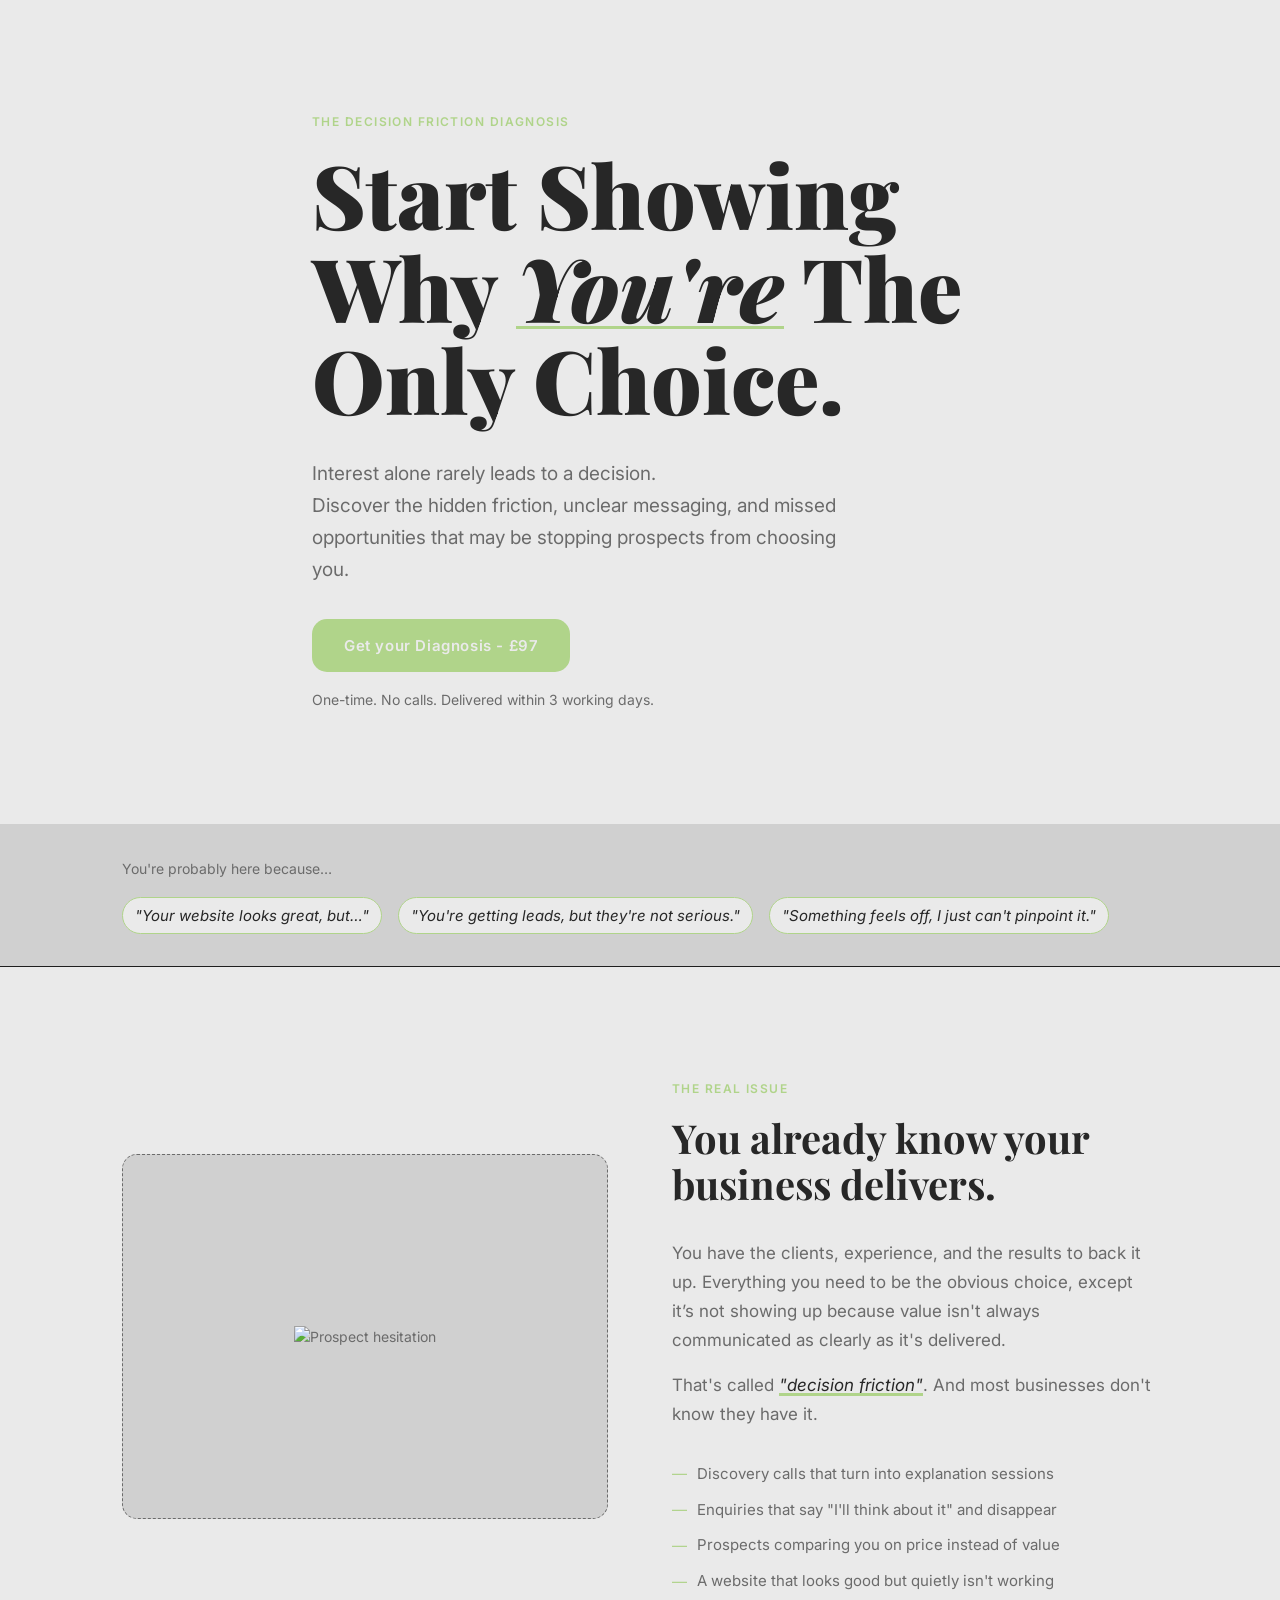
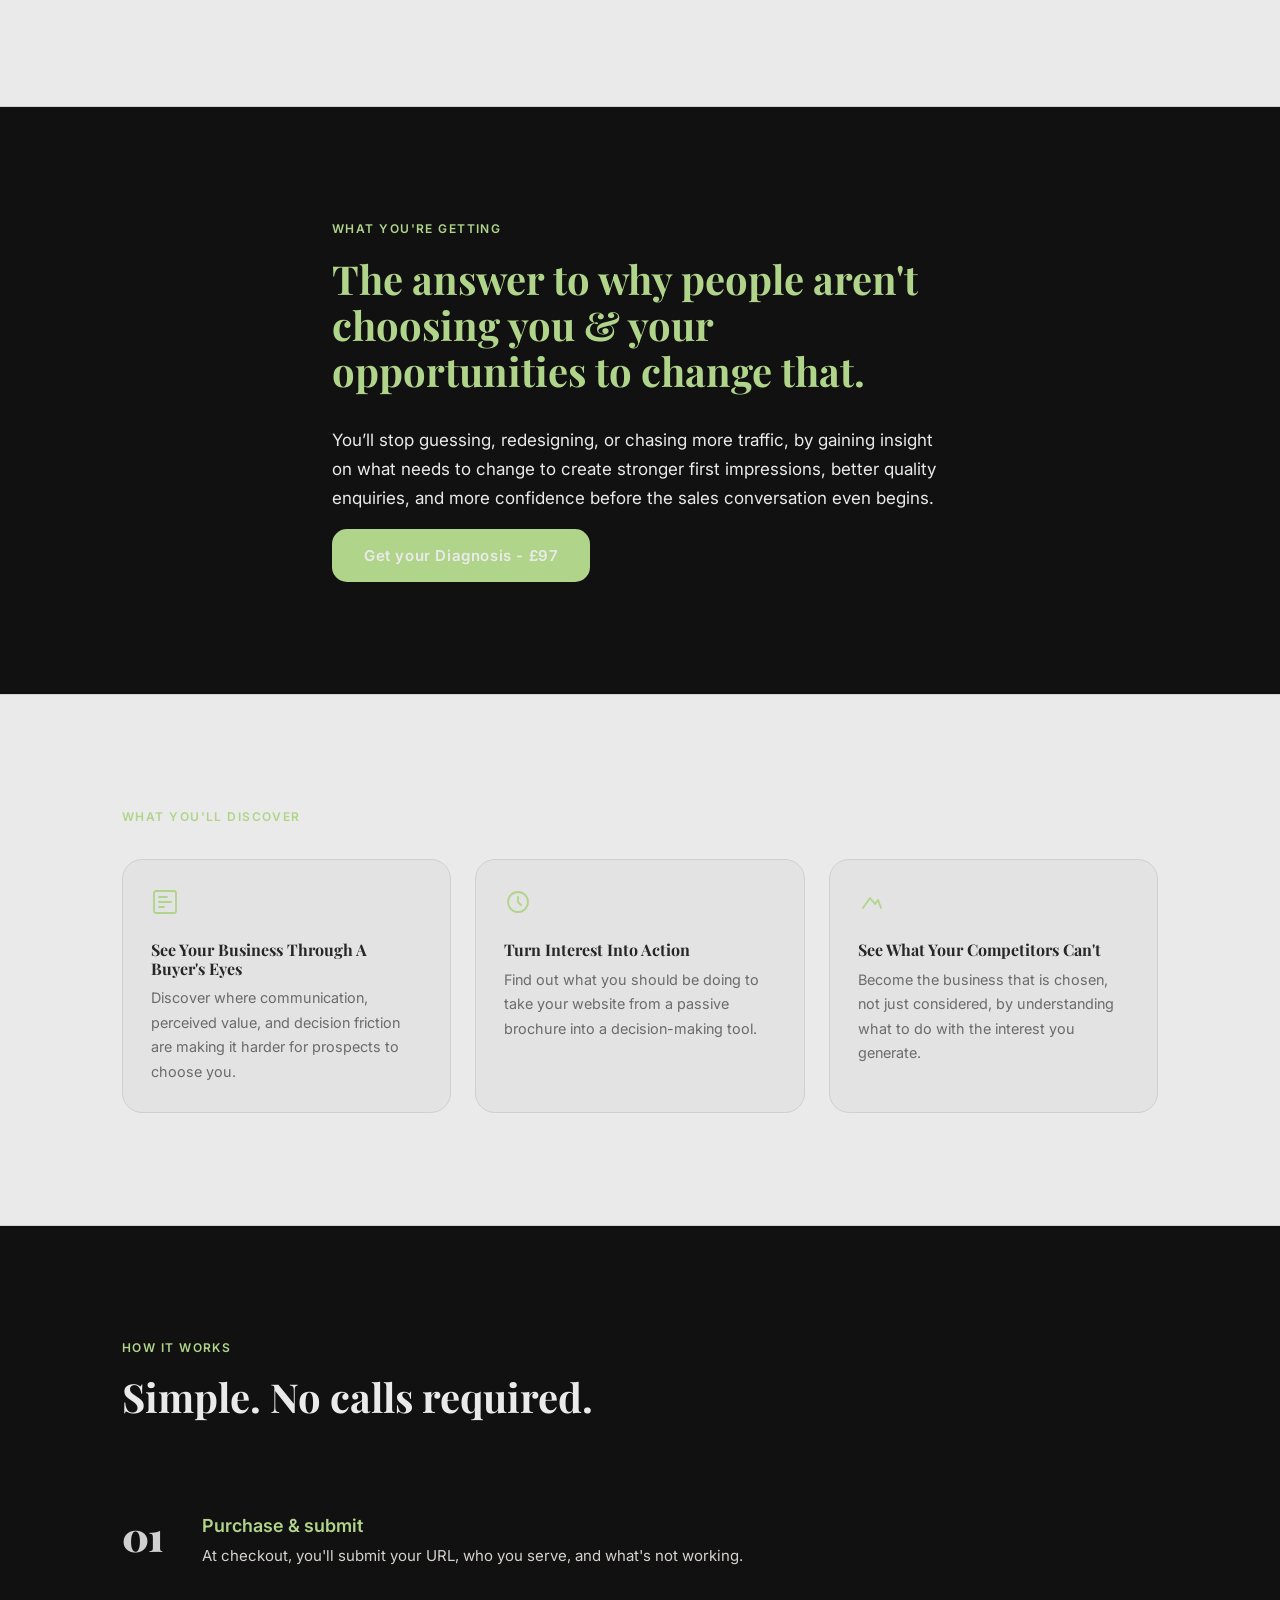
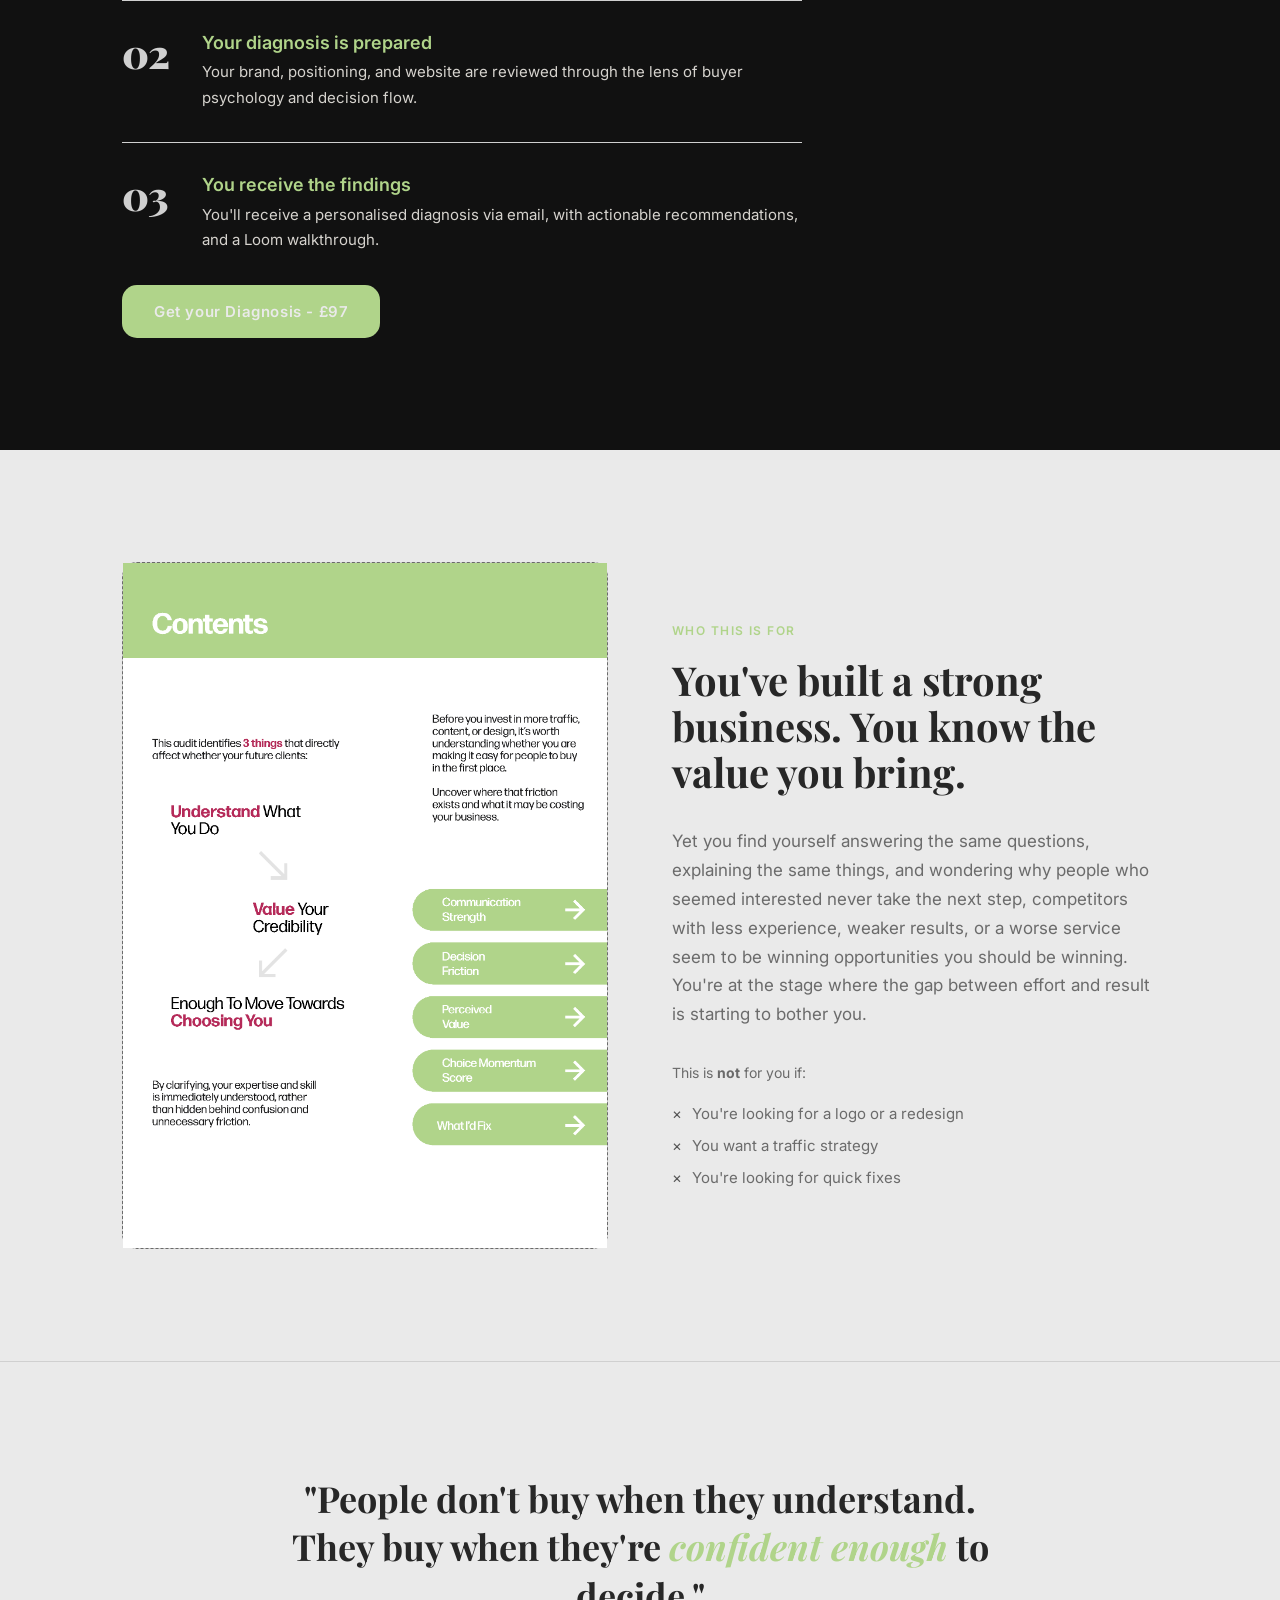
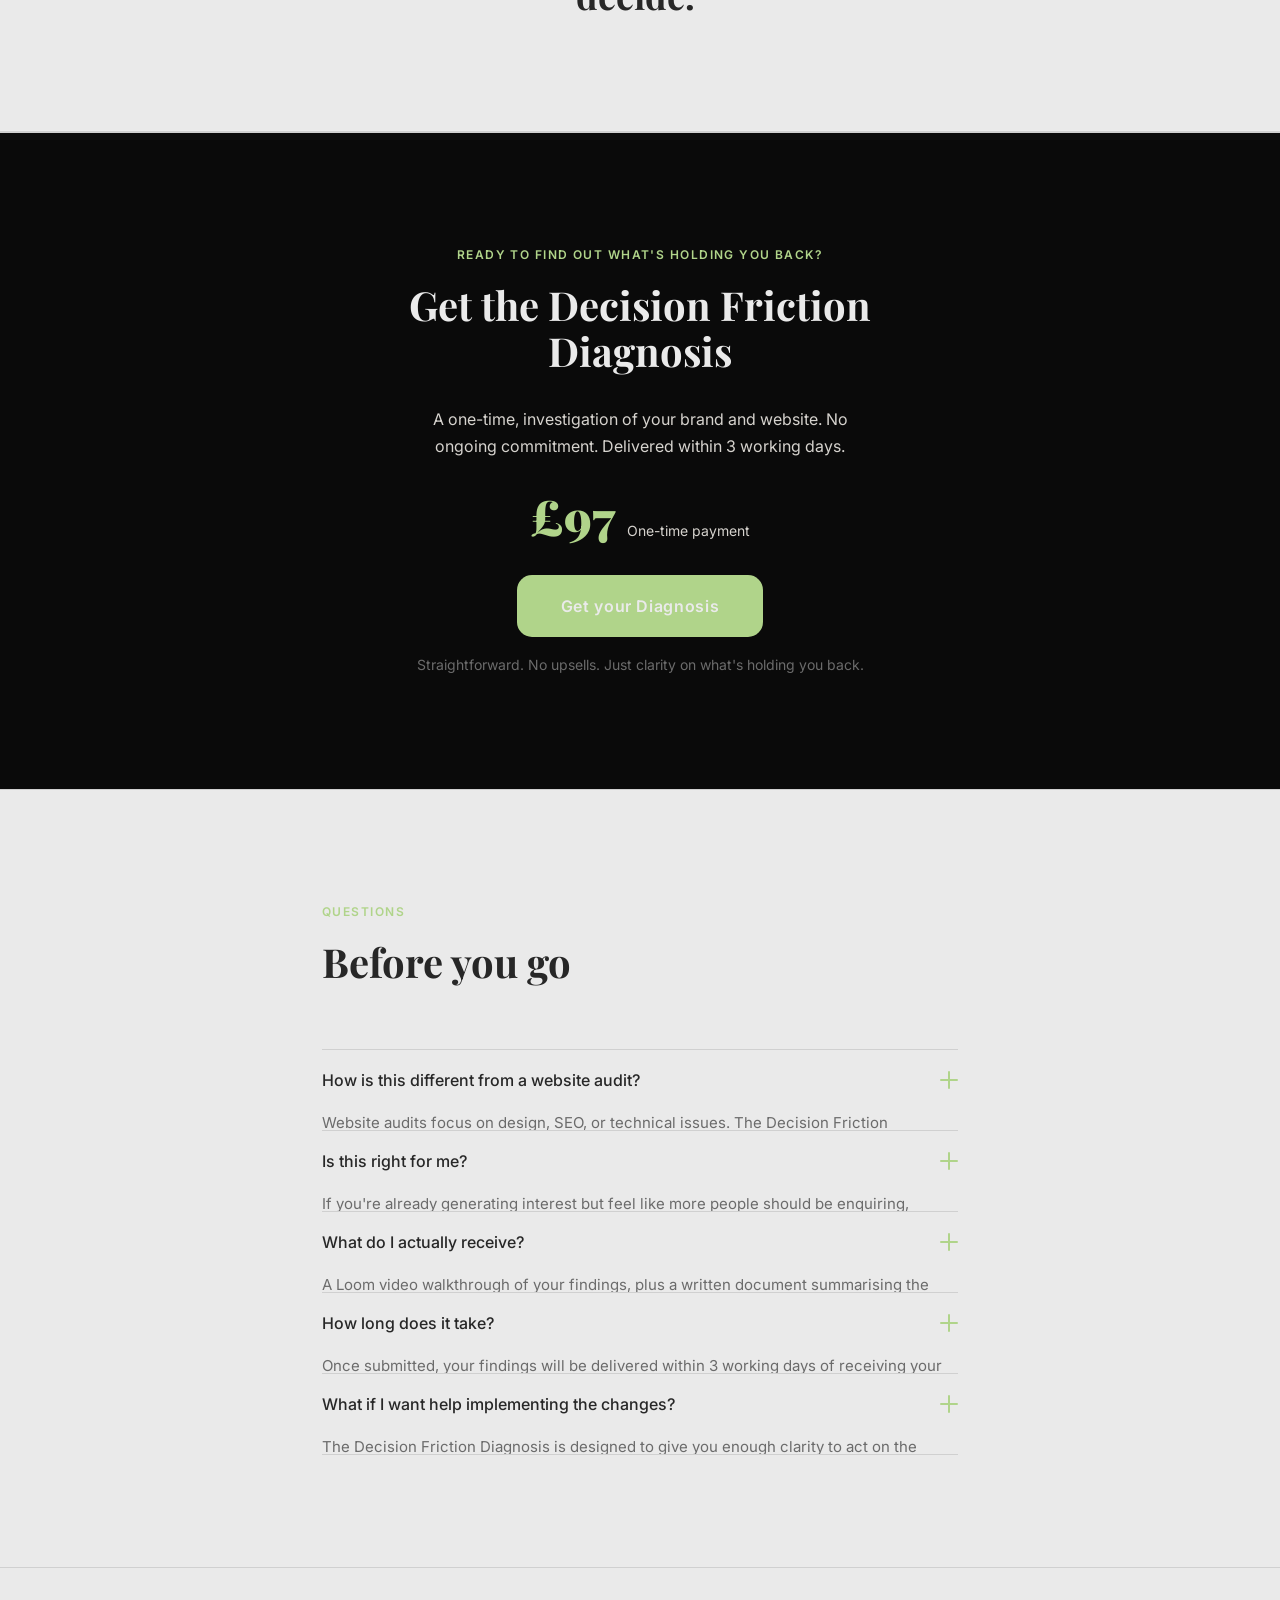
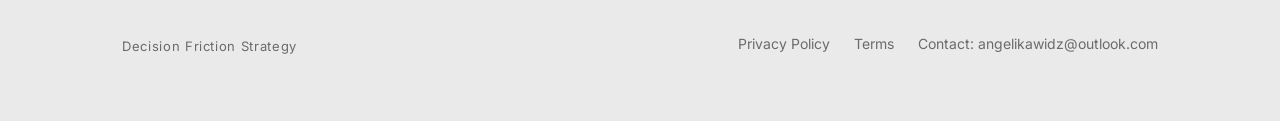
==== index.html @ 9b11dd6d "stripe link added" ====
<!DOCTYPE html>
<html lang="en">
<head>
  <meta charset="UTF-8" />
  <meta name="viewport" content="width=device-width, initial-scale=1.0" />
  <title>Decision Friction Audit — Become the Easiest Choice</title>
  <meta name="description" content="A strategic audit that identifies exactly where your brand and website are creating hesitation — and what to fix first." />
  <link rel="preconnect" href="https://fonts.googleapis.com" />
  <link rel="preconnect" href="https://fonts.gstatic.com" crossorigin />
  <link href="https://fonts.googleapis.com/css2?family=Playfair+Display:wght@700;900&family=Inter:wght@400;500;600&display=swap" rel="stylesheet" />
  <link rel="stylesheet" href="style.css" />
</head>
<body>

  <!-- ─── HERO ──────────────────────────────────────────────── -->
  <section class="hero">
    <div class="container hero__inner">
      <p class="eyebrow">The Decision Friction Diagnosis</p>
      <h1 class="hero__headline">
        Start Showing Why <span class="accent">You're</span> The Only Choice.
      </h1>
      <p class="hero__sub">
        Interest alone rarely leads to a decision.
<br>
Discover the hidden friction, unclear messaging, and missed opportunities that may be stopping prospects from choosing you.
      </p>
      <a href="https://buy.stripe.com/dRmaEXaLufKz7OXgvc9MY01" target="_blank" class="btn btn--primary">Get your Diagnosis - £97</a>
      <p class="hero__reassurance">One-time. No calls. Delivered within 3 working days.</p>
    </div>
  </section>

  <!-- ─── PROOF BAR ─────────────────────────────────────────── -->
  <section class="proof-bar">
    <div class="container proof-bar__inner">
      <p class="proof-bar__label">You're probably here because&hellip;</p>
      <div class="proof-bar__quotes">
        <span>"Your website looks great, but&hellip;"</span>
        <span>"You're getting leads, but they're not serious."</span>
        <span>"Something feels off, I just can't pinpoint it."</span>
      </div>
    </div>
  </section>

  <!-- ─── PROBLEM ───────────────────────────────────────────── -->
  <section class="section problem">
    <div class="container grid-two">
      <div class="problem__image">
        <div class="placeholder-img">
<img src="./image/Untitled - 14 June 2026 at 23.11.52 (1).gif" alt="Prospect hesitation"/>
        </div>
      </div>
      <div class="problem__copy">
        <p class="section-label">The real issue</p>
        <h2>You already know your business delivers.</h2>
        <p>
         You have the clients, experience, and the results to back it up. Everything you need to be the obvious choice, except it’s not showing up because value isn't always communicated as clearly as it's delivered.
        </p>
        <p>
          That's called <span class="accent">"decision friction"</span>. And most businesses don't know they have it.
        </p>
        <ul class="symptom-list">
          <li>Discovery calls that turn into explanation sessions</li>
          <li>Enquiries that say "I'll think about it" and disappear</li>
          <li>Prospects comparing you on price instead of value</li>
          <li>A website that looks good but quietly isn't working</li>
        </ul>
        
      </div>
    </div>
  </section>

  <!-- ─── SOLUTION INTRO ────────────────────────────────────── -->
  <section class="section solution">
    <div class="container solution__inner">
      <p class="section-label">What you're getting</p>
      <h2>The answer to why people aren't choosing you & your opportunities to change that.</h2>
      <p class="solution__lead">
        You’ll stop guessing, redesigning, or chasing more traffic, by gaining insight on what needs to change to create stronger first impressions, better quality enquiries, and more confidence before the sales conversation even begins.
      </p>
       <a href="https://buy.stripe.com/dRmaEXaLufKz7OXgvc9MY01" target="_blank" class="btn btn--primary">Get your Diagnosis - £97</a>
    </div>
  </section>

  <!-- ─── WHAT'S INCLUDED ───────────────────────────────────── -->
  <section class="section deliverables">
    <div class="container">
      <p class="section-label">What You'll Discover</p>
      <div class="deliverables__grid">

        <div class="deliverable-card">
          <div class="deliverable-card__icon">
            <svg width="28" height="28" viewBox="0 0 28 28" fill="none" aria-hidden="true">
              <rect x="3" y="3" width="22" height="22" rx="2" stroke="currentColor" stroke-width="1.8"/>
              <path d="M8 14h12M8 9h8M8 19h5" stroke="currentColor" stroke-width="1.8" stroke-linecap="round"/>
            </svg>
          </div>
          <h3>See Your Business Through A Buyer's Eyes</h3>
          <p>Discover where communication, perceived value, and decision friction are making it harder for prospects to choose you.</p>
        </div>

        <div class="deliverable-card">
          <div class="deliverable-card__icon">
            <svg width="28" height="28" viewBox="0 0 28 28" fill="none" aria-hidden="true">
              <circle cx="14" cy="14" r="10" stroke="currentColor" stroke-width="1.8"/>
              <path d="M14 9v5l3 3" stroke="currentColor" stroke-width="1.8" stroke-linecap="round" stroke-linejoin="round"/>
            </svg>
          </div>
          <h3>Turn Interest Into Action</h3>
          <p>Find out what you should be doing to take your website from a passive brochure into a decision-making tool.</p>
        </div>

        <div class="deliverable-card">
          <div class="deliverable-card__icon">
            <svg width="28" height="28" viewBox="0 0 28 28" fill="none" aria-hidden="true">
              <path d="M5 20L12 10l5 6 3-4 3 8" stroke="currentColor" stroke-width="1.8" stroke-linecap="round" stroke-linejoin="round"/>
            </svg>
          </div>
          <h3>See What Your Competitors Can't</h3>
          <p>Become the business that is chosen, not just considered, by understanding what to do with the interest you generate.</p>
        </div>

 

      </div>
    </div>
  </section>

  <!-- ─── HOW IT WORKS ──────────────────────────────────────── -->
  <section class="section how-it-works">
    <div class="container">
      <p class="section-label">How it works</p>
      <h2>Simple. No calls required.</h2>
      <div class="steps">
        <div class="step">
          <span class="step__num">01</span>
          <div>
            <h3>Purchase &amp; submit</h3>
            <p>At checkout, you'll submit your URL, who you serve, and what's not working.</p>
          </div>
        </div>
        <div class="step">
          <span class="step__num">02</span>
          <div>
            <h3>Your diagnosis is prepared</h3>
            <p>Your brand, positioning, and website are reviewed through the lens of buyer psychology and decision flow.</p>
          </div>
        </div>
        <div class="step">
          <span class="step__num">03</span>
          <div>
            <h3>You receive the findings</h3>
            <p>You'll receive a personalised diagnosis via email, with actionable recommendations, and a Loom walkthrough.</p>
          </div>
        </div>
      </div>
       <a href="https://buy.stripe.com/dRmaEXaLufKz7OXgvc9MY01" target="_blank" class="btn btn--primary">Get your Diagnosis - £97</a>
    </div>
  </section>

  <!-- ─── FOR WHO ───────────────────────────────────────────── -->
  <section class="section for-who">
    <div class="container grid-two grid-two--reversed">
      <div class="for-who__copy">
        <p class="section-label">Who this is for</p>
        <h2>You've built a strong business. You know the value you bring.</h2>
        <p>
          Yet you find yourself answering the same questions, explaining the same things, and wondering why people who seemed interested never take the next step, competitors with less experience, weaker results, or a worse service seem to be winning opportunities you should be winning. You're at the stage where the gap between effort and result is starting to bother you.
        </p>
        <p class="for-who__not-label">This is <strong>not</strong> for you if:</p>
        <ul class="not-list">
          <li>You're looking for a logo or a redesign</li>
          <li>You want a traffic strategy</li>
          <li>You're looking for quick fixes</li>
        </ul>
      </div>
      <div class="for-who__image">
        <div class="placeholder-img">
          <img src="./image/Decision Friction Diagnosis_Page_2.png" alt="Prospect hesitation"/>

        </div>
      </div>
    </div>
  </section>

  <!-- ─── BELIEF BLOCK ──────────────────────────────────────── -->
  <section class="belief">
    <div class="container">
      <blockquote class="belief__quote">
        "People don't buy when they understand.<br />
        They buy when they're <em>confident enough</em> to decide."
      </blockquote>
    </div>
  </section>

  <!-- ─── CTA ───────────────────────────────────────────────── -->
  <section class="section cta-section" id="get-audit">
    <div class="container cta-section__inner">
      <p class="section-label">Ready to find out what's holding you back?</p>
      <h2>Get the Decision Friction Diagnosis</h2>
      <p class="cta-section__detail">
        A one-time, investigation of your brand and website. No ongoing commitment. Delivered within 3 working days.
      </p>
      <div class="cta-section__price">
        <span class="price-amount">£97</span>
        <span class="price-note">One-time payment</span>
      </div>
      <a href="https://buy.stripe.com/dRmaEXaLufKz7OXgvc9MY01" target="_blank" class="btn btn--primary btn--large">Get your Diagnosis</a>
      <p class="cta-section__reassurance">Straightforward. No upsells. Just clarity on what's holding you back.</p>
    </div>
  </section>

  <!-- ─── FAQ ───────────────────────────────────────────────── -->
  <section class="section faq">
    <div class="container faq__inner">
      <p class="section-label">Questions</p>
      <h2>Before you go</h2>
      <div class="faq__list">

        <div class="faq__item">
          <button class="faq__question" aria-expanded="false">
            How is this different from a website audit?
            <span class="faq__icon" aria-hidden="true"></span>
          </button>
          <div class="faq__answer">
            <p>Website audits focus on design, SEO, or technical issues. The Decision Friction Diagnosis focuses on why prospects hesitate, delay, or leave without taking action by uncovering where decisions become hard.</p>
          </div>
        </div>

        <div class="faq__item">
          <button class="faq__question" aria-expanded="false">
            Is this right for me?
            <span class="faq__icon" aria-hidden="true"></span>
          </button>
          <div class="faq__answer">
            <p>If you're already generating interest but feel like more people should be enquiring, converting, or choosing your business, then yes.</p>
          </div>
        </div>

        <div class="faq__item">
          <button class="faq__question" aria-expanded="false">
            What do I actually receive?
            <span class="faq__icon" aria-hidden="true"></span>
          </button>
          <div class="faq__answer">
            <p>A Loom video walkthrough of your findings, plus a written document summarising the findings along with fixes you can implement. You get both so the insights are clear and you have something to refer back to when implementing.</p>
          </div>
        </div>

        <div class="faq__item">
          <button class="faq__question" aria-expanded="false">
            How long does it take?
            <span class="faq__icon" aria-hidden="true"></span>
          </button>
          <div class="faq__answer">
            <p>Once submitted, your findings will be delivered within 3 working days of receiving your completed brief. You'll be notified as soon as it's ready.</p>
          </div>
        </div>

        <div class="faq__item">
          <button class="faq__question" aria-expanded="false">
            What if I want help implementing the changes?
            <span class="faq__icon" aria-hidden="true"></span>
          </button>
          <div class="faq__answer">
            <p>The Decision Friction Diagnosis is designed to give you enough clarity to act on the findings yourself. If after reviewing it you'd like hands-on support, that's a conversation we can have at that point.</p>
          </div>
        </div>

      </div>
    </div>
  </section>

  <!-- ─── FOOTER ────────────────────────────────────────────── -->
  <footer class="footer">
    <div class="container footer__inner">
      <!-- <p class="footer__brand">[Your Name / Brand]</p> -->
      <p class="footer__tagline">Decision Friction Strategy</p>
      <nav class="footer__links" aria-label="Footer navigation">
        <a href="privacy policy.html">Privacy Policy</a>
        <a href="t&c.html">Terms</a>
        <a href="mailto:angelikawidz@outlook.com">Contact: angelikawidz@outlook.com</a>
      </nav>
    </div>
  </footer>

  <script src="script.js"></script>
</body>
</html>
---- style.css ----
/* ─────────────────────────────────────────────────
   TOKENS
───────────────────────────────────────────────── */
:root {
  --white:       #eaeaea;
  --dark-grey:   #272727;
  --green:        #b0d48a;
  --green-muted: #8fc96d;
  --grey-mid:    #6B6B6B;
  --grey-light:  #D6D3CE;
  --grey-rule:   #d0d0d0;

  --font-display: 'Playfair Display', Georgia, serif;
  --font-body:    'Inter', system-ui, sans-serif;

  --space-xs:  0.5rem;
  --space-sm:  1rem;
  --space-md:  2rem;
  --space-lg:  4rem;
  --space-xl:  7rem;

  --radius:    15px;
  --max-width: 1100px;
}

/* ─────────────────────────────────────────────────
   RESET & BASE
───────────────────────────────────────────────── */
*, *::before, *::after {
  box-sizing: border-box;
  margin: 0;
  padding: 0;
}

html {
  scroll-behavior: smooth;
}

body {
  background-color: var(--white);
  color: var(--dark-grey);
  font-family: var(--font-body);
  font-size: 1.0625rem;
  line-height: 1.7;
  -webkit-font-smoothing: antialiased;
}

img {
  display: block;
  max-width: 100%;
}

a {
  color: inherit;
  text-decoration: none;
}

ul {
  list-style: none;
}

/* ─────────────────────────────────────────────────
   LAYOUT
───────────────────────────────────────────────── */
.container {
  max-width: var(--max-width);
  margin-inline: auto;
  padding-inline: var(--space-md);
}

.section {
  padding-block: var(--space-xl);
}

.grid-two {
  display: grid;
  grid-template-columns: 1fr 1fr;
  gap: var(--space-lg);
  align-items: center;
}

.grid-two--reversed {
  direction: rtl;
}
.grid-two--reversed > * {
  direction: ltr;
}

/* ─────────────────────────────────────────────────
   TYPOGRAPHY
───────────────────────────────────────────────── */
h1, h2, h3 {
  font-family: var(--font-display);
  font-weight: 700;
  line-height: 1.15;
}

h2 {
  font-size: clamp(1.75rem, 3.5vw, 2.5rem);
  margin-bottom: var(--space-md);
  color: var(--white);
}

h3 {
  font-size: 1.125rem;
  margin-bottom: 0.5rem;
  
}

p {
  color: var(--grey-mid);
  margin-bottom: var(--space-sm);
}

p:last-child {
  margin-bottom: 0;
}

.eyebrow,
.section-label {
  font-family: var(--font-body);
  font-size: 0.75rem;
  font-weight: 600;
  letter-spacing: 0.12em;
  text-transform: uppercase;
  color: var(--green);
  margin-bottom: var(--space-sm);
}

.accent {
  position: relative;
  display: inline-block;
  font-style: italic;
  color: var(--dark-grey);
}

.accent::after {
  content: '';
  position: absolute;
  bottom: 4px;
  left: 0;
  right: 0;
  height: 3px;
  background: var(--green);
}

/* ─────────────────────────────────────────────────
   BUTTONS
───────────────────────────────────────────────── */
.btn {
  display: inline-block;
  font-family: var(--font-body);
  font-weight: 600;
  font-size: 0.9375rem;
  letter-spacing: 0.04em;
  border-radius: var(--radius);
  cursor: pointer;
  transition: background 0.2s ease, color 0.2s ease, transform 0.15s ease;
  text-align: center;
}

.btn--primary {
  background: var(--green);
  color: var(--white);
  padding: 0.875rem 2rem;
}

.btn--primary:hover {
  background: var(--green-muted);
  transform: translateY(-1px);
}

.btn--large {
  padding: 1.1rem 2.75rem;
  font-size: 1rem;
}

/* ─────────────────────────────────────────────────
   PLACEHOLDER IMAGES
───────────────────────────────────────────────── */
.placeholder-img {
  background: var(--grey-rule);
  border: 1px dashed var(--grey-mid);
  border-radius: var(--radius);
  aspect-ratio: 4 / 3;
  display: flex;
  align-items: center;
  justify-content: center;
  text-align: center;
  color: var(--grey-mid);
  font-size: 0.875rem;
  line-height: 1.5;
}

/* ─────────────────────────────────────────────────
   HERO
───────────────────────────────────────────────── */
.hero {
  padding-block: var(--space-xl);
  border-bottom: 1px solid var(--grey-rule);
}

.hero__inner {
  max-width: 720px;
}

.hero__headline {
  font-size: clamp(2.75rem, 7vw, 5.5rem);
  font-weight: 900;
  line-height: 1.05;
  margin-bottom: var(--space-md);
  color: var(--dark-grey);
}

.hero__sub {
  font-size: 1.1875rem;
  color: var(--grey-mid);
  max-width: 560px;
  margin-bottom: var(--space-md);
}

.hero__reassurance {
  margin-top: var(--space-sm);
  font-size: 0.875rem;
  color: var(--grey-mid);
}

/* ─────────────────────────────────────────────────
   PROOF BAR
───────────────────────────────────────────────── */
.proof-bar {
  background: var(--grey-rule);
  padding-block: var(--space-md);
  border-bottom: 1px solid #1F1F1F;
}

.proof-bar__inner {
  display: flex;
  flex-wrap: wrap;
  align-items: baseline;
  gap: var(--space-sm);
}

.proof-bar__label {
  color: var(--grey-mid);
  font-size: 0.875rem;
  margin: 0;
  white-space: nowrap;
}

.proof-bar__quotes {
  display: flex;
  flex-wrap: wrap;
  gap: var(--space-sm);
}

.proof-bar__quotes span {
  font-style: italic;
  font-size: 0.9375rem;
  color: var(--dark-grey);
  background: #eaeaea;
  border: 1px solid #b0d48a;
  padding: 0.3rem 0.75rem;
  border-radius: 2rem;
}

/* ─────────────────────────────────────────────────
   PROBLEM SECTION
───────────────────────────────────────────────── */
.problem__copy h2 {
  color: var(--dark-grey);
}

.symptom-list {
  margin-top: var(--space-md);
  display: flex;
  flex-direction: column;
  gap: 0.6rem;
}

.symptom-list li {
  display: flex;
  align-items: flex-start;
  gap: 0.65rem;
  color: var(--grey-mid);
  font-size: 0.9375rem;
}

.symptom-list li::before {
  content: '—';
  color: var(--green);
  flex-shrink: 0;
  margin-top: 0.05em;
}

/* ─────────────────────────────────────────────────
   SOLUTION
───────────────────────────────────────────────── */
.solution {
  border-top: 1px solid var(--grey-rule);
  border-bottom: 1px solid var(--grey-rule);
  background: #111;
}

.solution__inner {
  max-width: 680px;
}

.solution h2 {
  color: var(--green);
}

.solution__lead {
  font-size: 1.0625rem;
  color: var(--white);
}

/* ─────────────────────────────────────────────────
   DELIVERABLES
───────────────────────────────────────────────── */
.deliverables__grid {
  display: grid;
  grid-template-columns: repeat(3, 1fr);
  gap: 1.5rem;
  margin-top: var(--space-md);
}

.deliverable-card {
  background: #e3e3e3;
  border: 1px solid var(--grey-rule);
  border-radius: 20px;
  padding: 1.75rem;
  transition: border-color 0.2s ease;
}

.deliverable-card:hover {
  border-color: var(--green);
}

/* .deliverable-card--accent {
  border-color: var(--green);
  background: #141209;
} */

.deliverable-card__icon {
  color: var(--green);
  margin-bottom: 1rem;
}

.deliverable-card h3 {
  color: var(--dark-grey);
  font-size: 1rem;
  margin-bottom: 0.5rem;
}

.deliverable-card p {
  font-size: 0.9rem;
  margin: 0;
}

/* ─────────────────────────────────────────────────
   HOW IT WORKS
───────────────────────────────────────────────── */
.how-it-works {
  background: #111;
  border-top: 1px solid var(--grey-rule);
}

.how-it-works h2 {
  color: var(--white);
  margin-bottom: var(--space-lg);
}

.steps {
  display: flex;
  flex-direction: column;
  gap: 0;
  max-width: 680px;
}

.step {
  display: flex;
  align-items: flex-start;
  gap: 2rem;
  padding-block: 2rem;
  border-bottom: 1px solid var(--grey-rule);
}

.step:last-child {
  border-bottom: none;
}

.step__num {
  font-family: var(--font-display);
  font-size: 2.5rem;
  font-weight: 900;
  color: var(--grey-rule);
  line-height: 1;
  flex-shrink: 0;
  width: 3rem;
  letter-spacing: -0.02em;
}

.step h3 {
  color: var(--green);
  font-family: var(--font-body);
  font-weight: 600;
  margin-bottom: 0.35rem;
}

.step p {
  margin: 0;
  font-size: 0.9375rem;
  color: var(--grey-light);
}

/* ─────────────────────────────────────────────────
   FOR WHO
───────────────────────────────────────────────── */
.for-who__copy h2 {
  color: var(--dark-grey);
}

.for-who__not-label {
  margin-top: var(--space-md);
  font-size: 0.875rem;
  color: var(--grey-mid);
}

.not-list {
  margin-top: 0.5rem;
  display: flex;
  flex-direction: column;
  gap: 0.4rem;
}

.not-list li {
  display: flex;
  align-items: flex-start;
  gap: 0.65rem;
  color: var(--grey-mid);
  font-size: 0.9375rem;
}

.not-list li::before {
  content: '×';
  color: #555;
  flex-shrink: 0;
}

/* ─────────────────────────────────────────────────
   BELIEF BLOCK
───────────────────────────────────────────────── */
.belief {
  padding-block: var(--space-xl);
  border-top: 1px solid var(--grey-rule);
  border-bottom: 1px solid var(--grey-rule);
  background: var(--white);
}

.belief__quote {
  font-family: var(--font-display);
  font-size: clamp(1.5rem, 3.5vw, 2.25rem);
  font-weight: 700;
  font-style: normal;
  color: var(--dark-grey);
  line-height: 1.35;
  max-width: 720px;
  margin-inline: auto;
  text-align: center;
  border: none;
}

.belief__quote em {
  color: var(--green);
  font-style: italic;
}

/* ─────────────────────────────────────────────────
   CTA SECTION
───────────────────────────────────────────────── */
.cta-section {
  background: #0A0A0A;
  border-top: 1px solid var(--grey-rule);
}

.cta-section__inner {
  max-width: 580px;
  text-align: center;
}

.cta-section h2 {
  color: var(--white);
}

.cta-section__detail {
  font-size: 1rem;
  max-width: 480px;
  margin-inline: auto;
  margin-bottom: var(--space-md);
  color: var(--grey-light);
}

.cta-section__price {
  display: flex;
  align-items: baseline;
  justify-content: center;
  gap: 0.75rem;
  margin-bottom: var(--space-md);
}

.price-amount {
  font-family: var(--font-display);
  font-size: 3rem;
  font-weight: 900;
  color: var(--green);
  line-height: 1;
}

.price-note {
  font-size: 0.875rem;
  color: var(--grey-light);
}

.cta-section__reassurance {
  margin-top: var(--space-sm);
  font-size: 0.875rem;
  color: var(--grey-mid);
}

/* ─────────────────────────────────────────────────
   FAQ
───────────────────────────────────────────────── */
.faq {
  border-top: 1px solid var(--grey-rule);
}

.faq__inner {
  max-width: 700px;
}

.faq h2 {
  color: var(--dark-grey);
  margin-bottom: var(--space-lg);
}

.faq__list {
  display: flex;
  flex-direction: column;
  border-top: 1px solid var(--grey-rule);
}

.faq__item {
  border-bottom: 1px solid var(--grey-rule);
}

.faq__question {
  width: 100%;
  background: none;
  border: none;
  color: var(--dark-grey);
  font-family: var(--font-body);
  font-size: 1rem;
  font-weight: 500;
  text-align: left;
  padding-block: 1.25rem;
  cursor: pointer;
  display: flex;
  justify-content: space-between;
  align-items: center;
  gap: 1rem;
  transition: color 0.2s ease;
}

.faq__question:hover {
  color: var(--green);
}

.faq__icon {
  flex-shrink: 0;
  width: 18px;
  height: 18px;
  position: relative;
  color: var(--green);
}

.faq__icon::before,
.faq__icon::after {
  content: '';
  position: absolute;
  background: currentColor;
  border-radius: 1px;
  transition: transform 0.25s ease, opacity 0.25s ease;
}

.faq__icon::before {
  width: 18px;
  height: 2px;
  top: 8px;
  left: 0;
}

.faq__icon::after {
  width: 2px;
  height: 18px;
  left: 8px;
  top: 0;
}

.faq__question[aria-expanded="true"] .faq__icon::after {
  transform: rotate(90deg);
  opacity: 0;
}

.faq__answer {
  display: grid;
  grid-template-rows: 0fr;
  transition: grid-template-rows 0.3s ease;
}

.faq__answer.is-open {
  grid-template-rows: 1fr;
}

.faq__answer > p {
  overflow: hidden;
  padding-bottom: 1.25rem;
  margin: 0;
  font-size: 0.9375rem;
}

/* ─────────────────────────────────────────────────
   FOOTER
───────────────────────────────────────────────── */
.footer {
  border-top: 1px solid var(--grey-rule);
  padding-block: var(--space-lg);
}

.footer__inner {
  display: flex;
  align-items: center;
  justify-content: space-between;
  flex-wrap: wrap;
  gap: var(--space-sm);
}

.footer__brand {
  font-family: var(--font-display);
  font-size: 1.125rem;
  font-weight: 700;
  color: var(--dark-grey);
  margin: 0;
}

.footer__tagline {
  font-size: 0.8125rem;
  color: var(--grey-mid);
  margin: 0.2rem 0 0;
  letter-spacing: 0.05em;
}

.footer__links {
  display: flex;
  gap: 1.5rem;
}

.footer__links a {
  font-size: 0.875rem;
  color: var(--grey-mid);
  transition: color 0.2s ease;
}

.footer__links a:hover {
  color: var(--dark-grey);
}

/* ─────────────────────────────────────────────────
   RESPONSIVE
───────────────────────────────────────────────── */
@media (max-width: 900px) {
  .deliverables__grid {
    grid-template-columns: 1fr 1fr;
  }

  .grid-two {
    grid-template-columns: 1fr;
  }

  .grid-two--reversed {
    direction: ltr;
  }

  .problem__image {
    order: -1;
  }
}

@media (max-width: 600px) {
  :root {
    --space-xl: 4.5rem;
    --space-lg: 2.5rem;
  }

  .deliverables__grid {
    grid-template-columns: 1fr;
  }

  .proof-bar__quotes {
    flex-direction: column;
  }

  .footer__inner {
    flex-direction: column;
    align-items: flex-start;
  }

  .proof-bar__inner {
    flex-direction: column;
  }
}

/* ─────────────────────────────────────────────────
   REDUCED MOTION
───────────────────────────────────────────────── */
@media (prefers-reduced-motion: reduce) {
  *, *::before, *::after {
    transition-duration: 0.01ms !important;
  }

  html {
    scroll-behavior: auto;
  }
}

/* ─────────────────────────────────────────────────
   FOCUS STYLES
───────────────────────────────────────────────── */
:focus-visible {
  outline: 2px solid var(--green);
  outline-offset: 3px;
  border-radius: var(--radius);
}
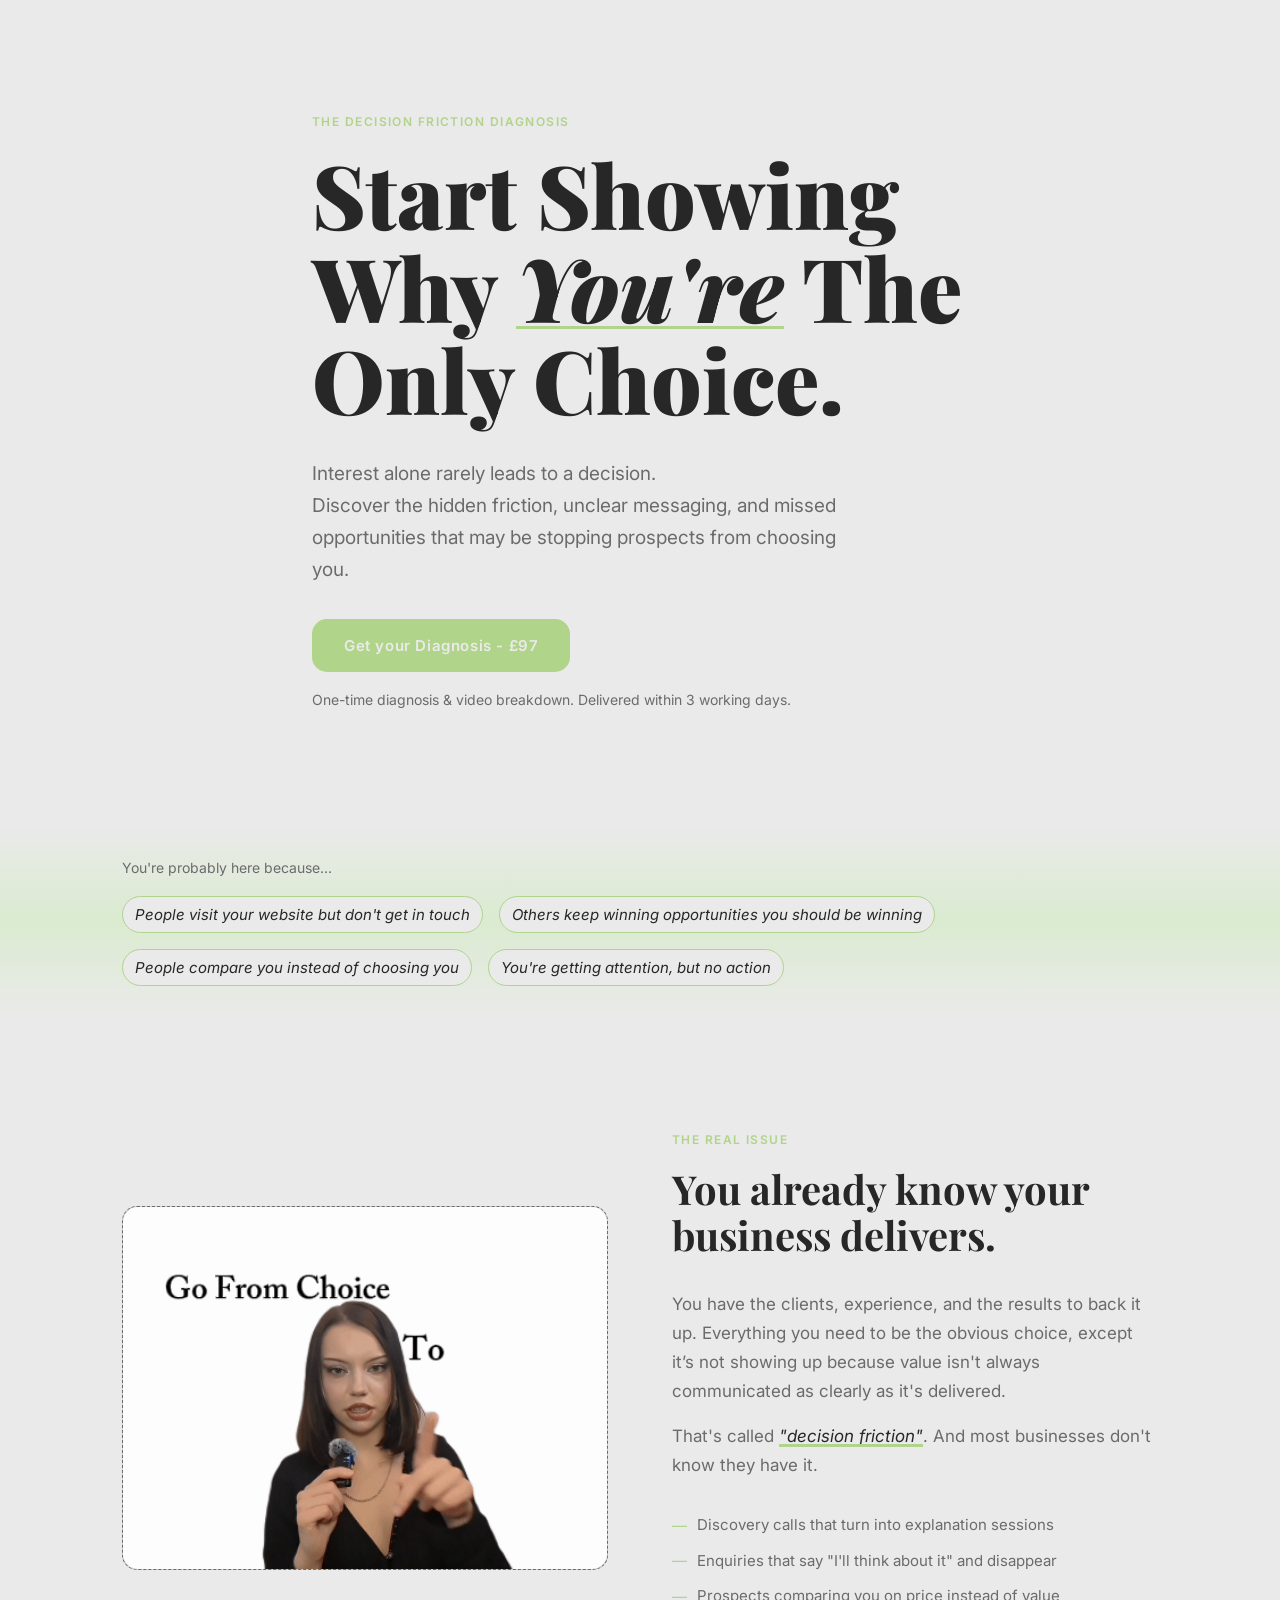
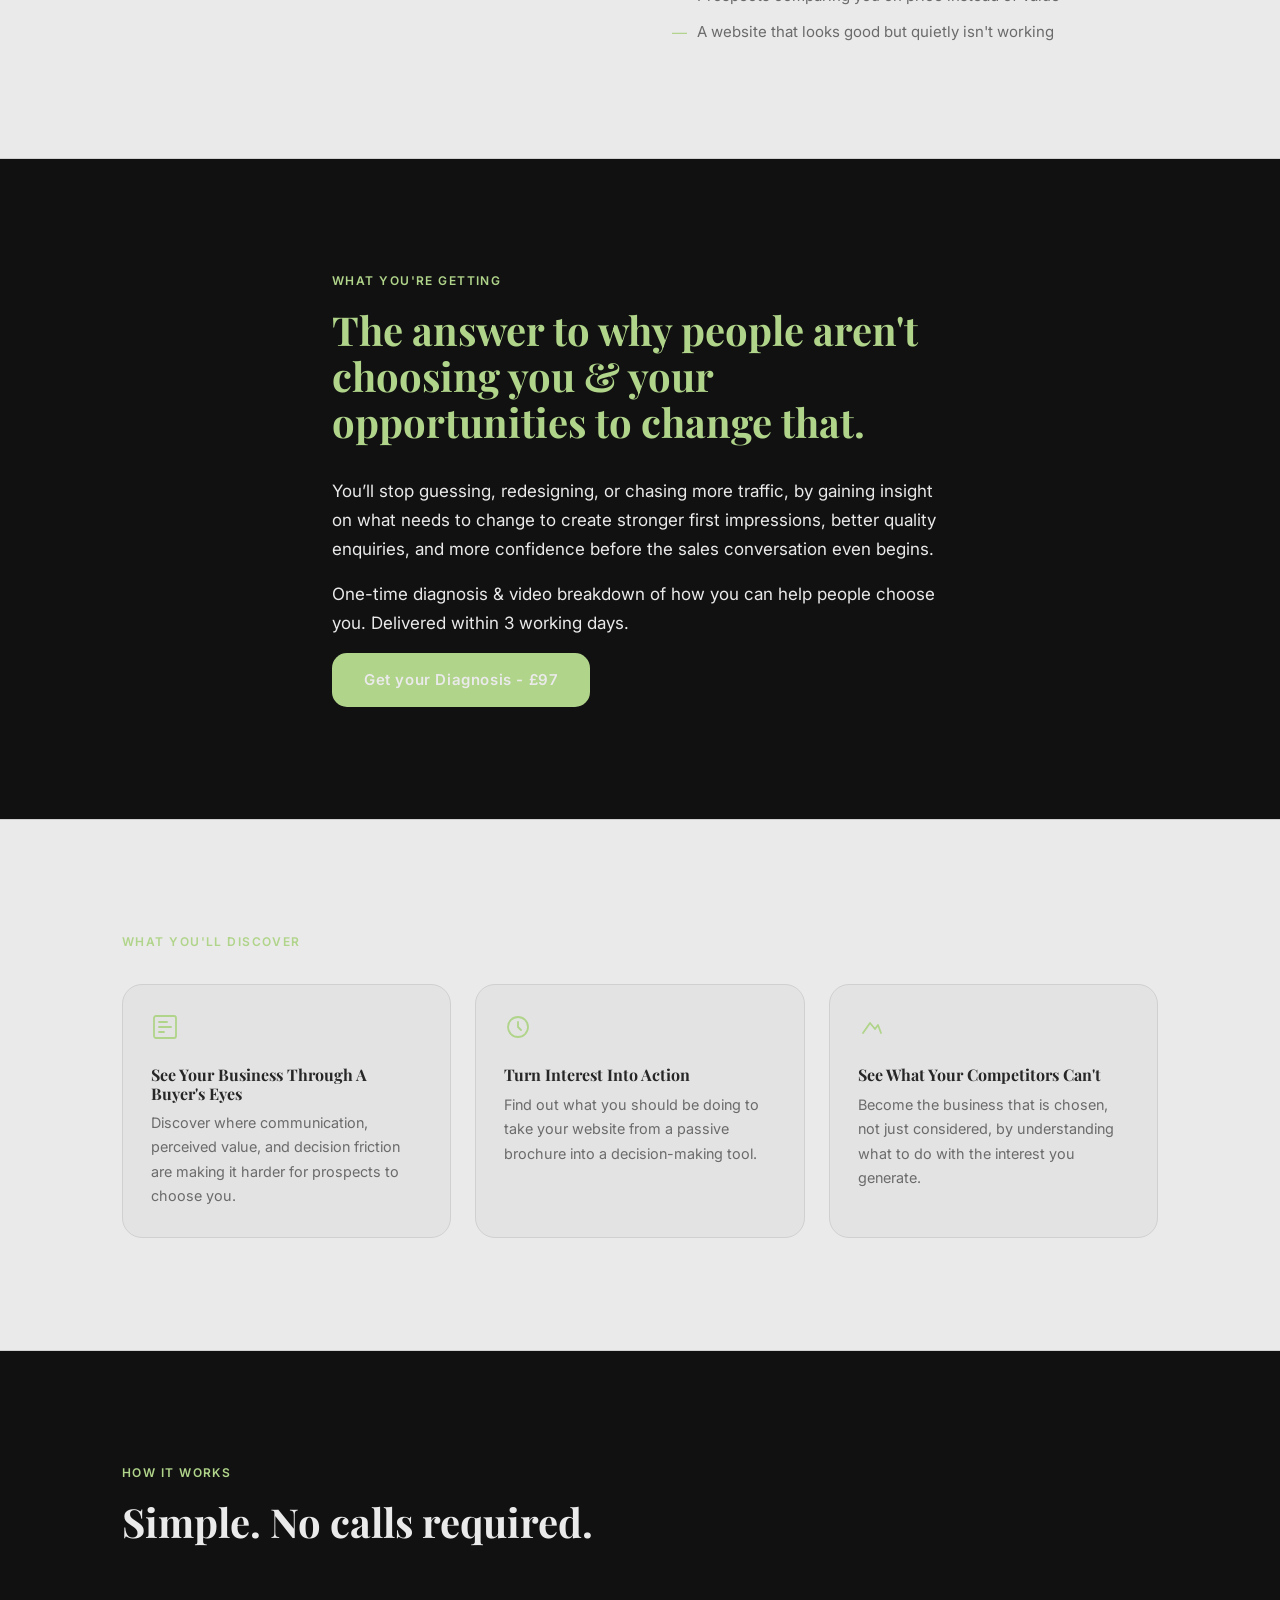
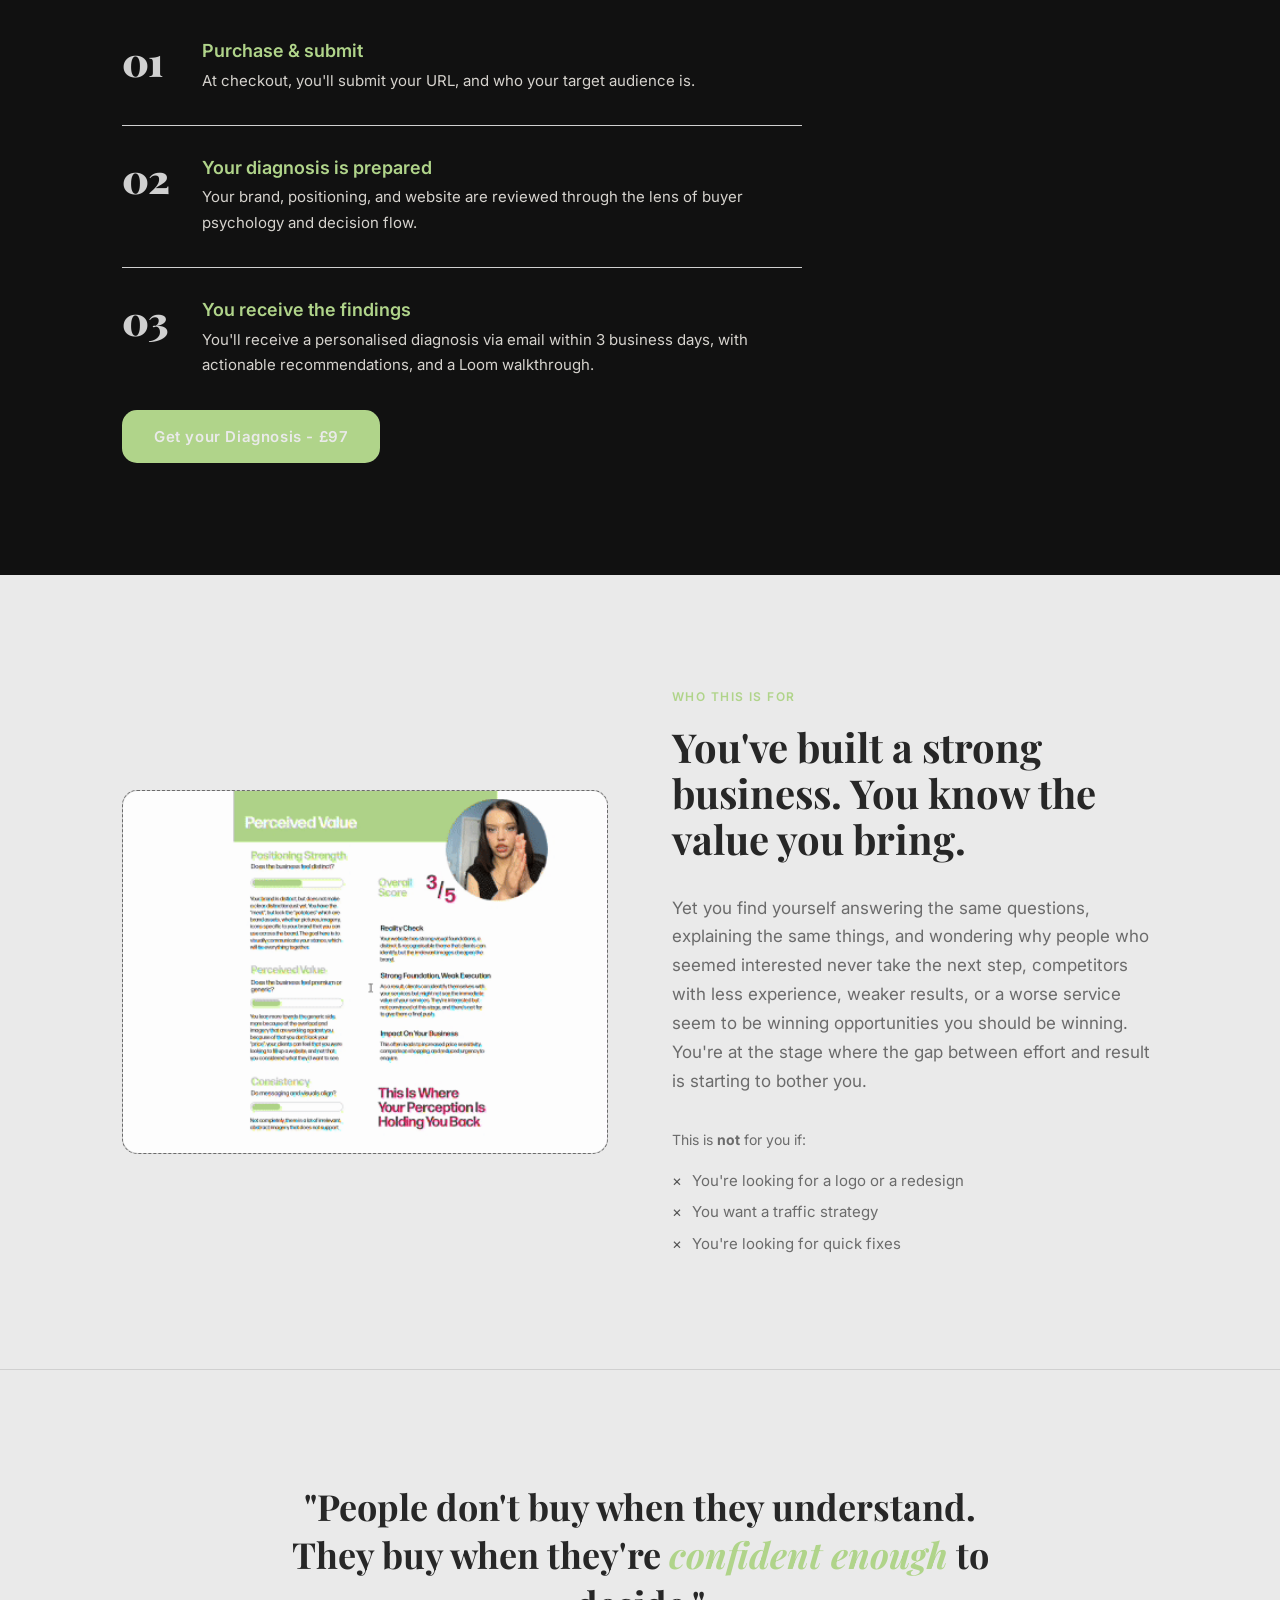
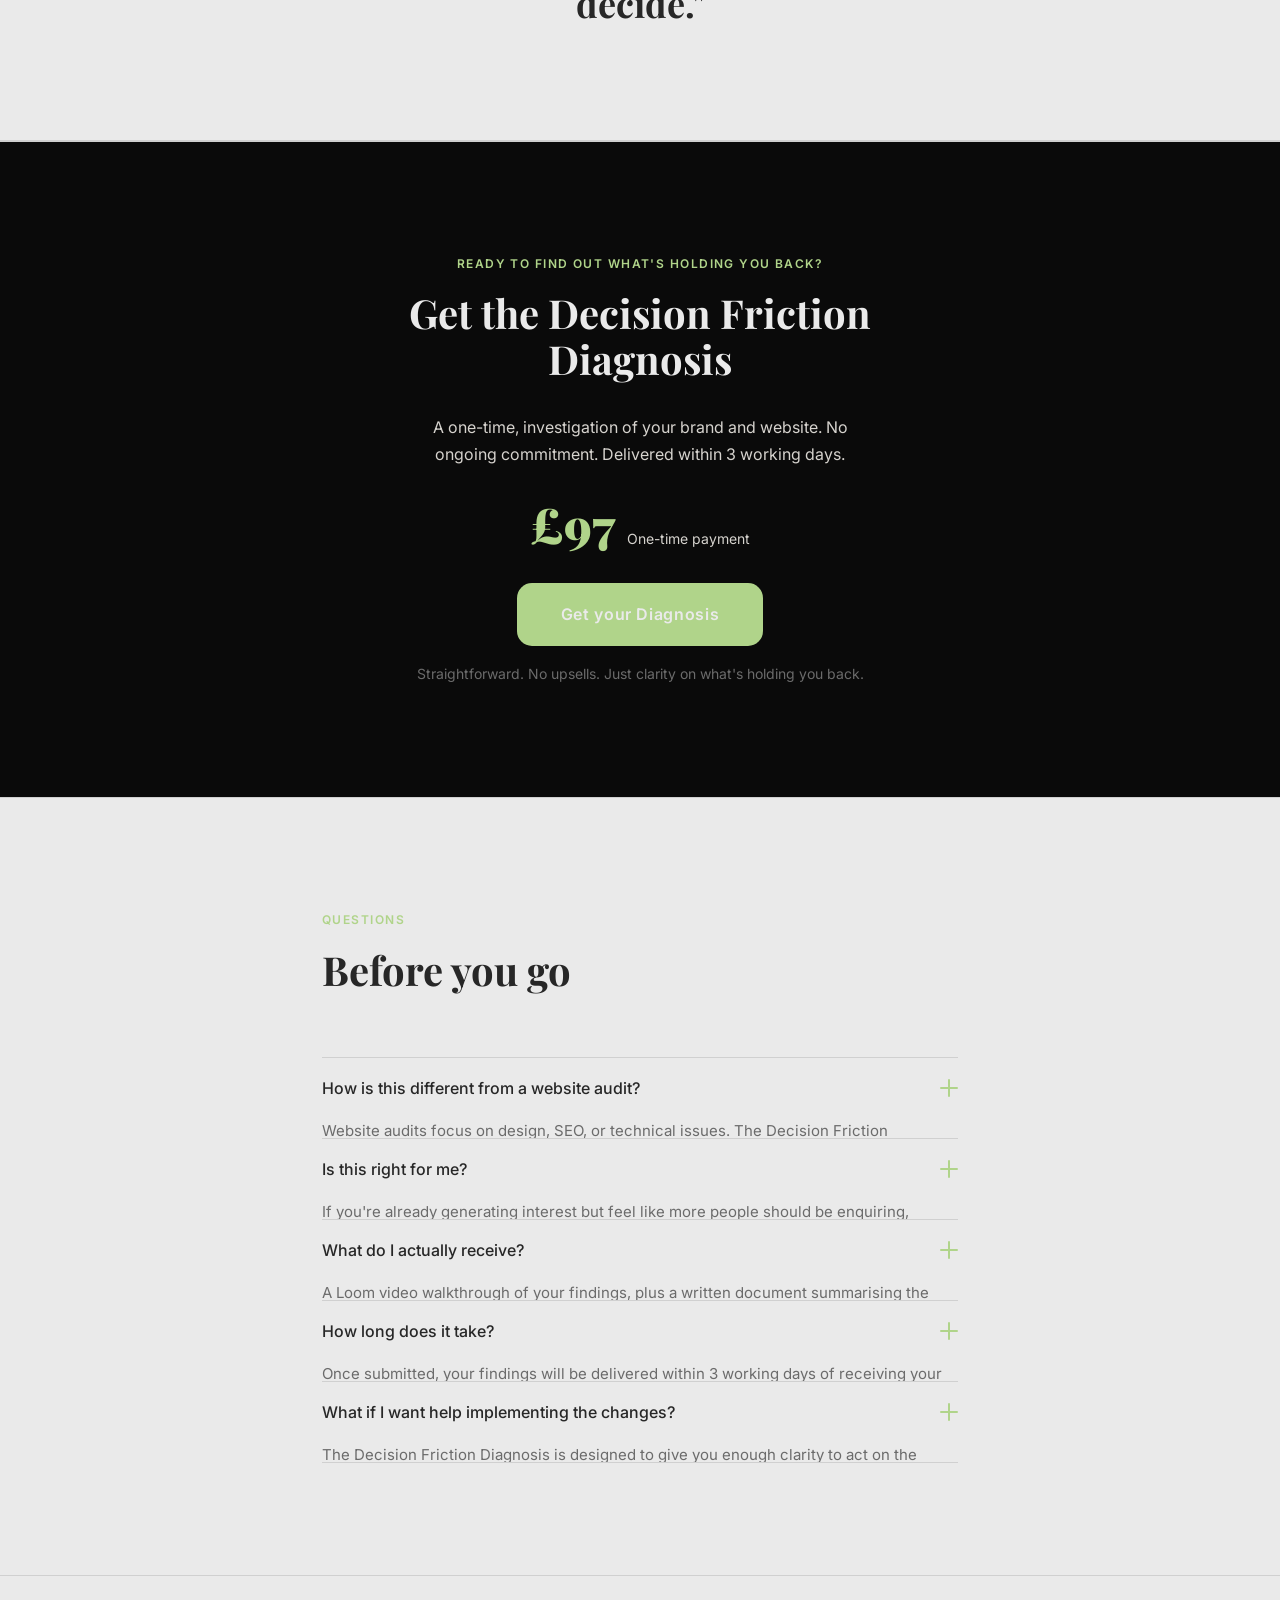
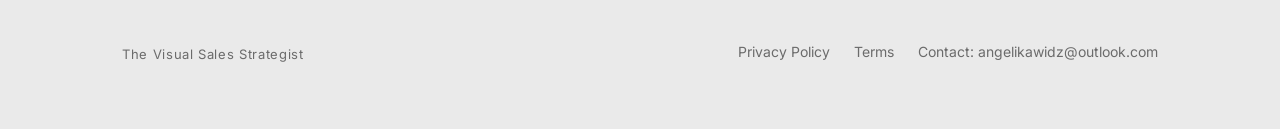
==== commit 62787556: "changes" ====
--- a/index.html
+++ b/index.html
@@ -25,7 +25,7 @@
 Discover the hidden friction, unclear messaging, and missed opportunities that may be stopping prospects from choosing you.
       </p>
       <a href="https://buy.stripe.com/dRmaEXaLufKz7OXgvc9MY01" target="_blank" class="btn btn--primary">Get your Diagnosis - £97</a>
-      <p class="hero__reassurance">One-time. No calls. Delivered within 3 working days.</p>
+      <p class="hero__reassurance">One-time diagnosis & video breakdown. Delivered within 3 working days.</p>
     </div>
   </section>
 
@@ -34,9 +34,10 @@
     <div class="container proof-bar__inner">
       <p class="proof-bar__label">You're probably here because&hellip;</p>
       <div class="proof-bar__quotes">
-        <span>"Your website looks great, but&hellip;"</span>
-        <span>"You're getting leads, but they're not serious."</span>
-        <span>"Something feels off, I just can't pinpoint it."</span>
+        <span>People visit your website but don't get in touch</span>
+        <span>Others keep winning opportunities you should be winning</span>
+        <span>People compare you instead of choosing you</span>
+        <span>You're getting attention, but no action</span>
       </div>
     </div>
   </section>
@@ -46,7 +47,7 @@
     <div class="container grid-two">
       <div class="problem__image">
         <div class="placeholder-img">
-<img src="./image/Untitled - 14 June 2026 at 23.11.52 (1).gif" alt="Prospect hesitation"/>
+<img src="ctod.gif" alt="Prospect hesitation"/>
         </div>
       </div>
       <div class="problem__copy">
@@ -77,6 +78,7 @@
       <p class="solution__lead">
         You’ll stop guessing, redesigning, or chasing more traffic, by gaining insight on what needs to change to create stronger first impressions, better quality enquiries, and more confidence before the sales conversation even begins.
       </p>
+      <p class="solution__lead">  One-time diagnosis & video breakdown of how you can help people choose you. Delivered within 3 working days.</p>
        <a href="https://buy.stripe.com/dRmaEXaLufKz7OXgvc9MY01" target="_blank" class="btn btn--primary">Get your Diagnosis - £97</a>
     </div>
   </section>
@@ -135,7 +137,7 @@
           <span class="step__num">01</span>
           <div>
             <h3>Purchase &amp; submit</h3>
-            <p>At checkout, you'll submit your URL, who you serve, and what's not working.</p>
+            <p>At checkout, you'll submit your URL, and who your target audience is.</p>
           </div>
         </div>
         <div class="step">
@@ -149,7 +151,7 @@
           <span class="step__num">03</span>
           <div>
             <h3>You receive the findings</h3>
-            <p>You'll receive a personalised diagnosis via email, with actionable recommendations, and a Loom walkthrough.</p>
+            <p>You'll receive a personalised diagnosis via email within 3 business days, with actionable recommendations, and a Loom walkthrough.</p>
           </div>
         </div>
       </div>
@@ -175,7 +177,7 @@
       </div>
       <div class="for-who__image">
         <div class="placeholder-img">
-          <img src="./image/Decision Friction Diagnosis_Page_2.png" alt="Prospect hesitation"/>
+          <img src="website vid(1).gif" alt="Prospect hesitation"/>
 
         </div>
       </div>
@@ -274,7 +276,7 @@
   <footer class="footer">
     <div class="container footer__inner">
       <!-- <p class="footer__brand">[Your Name / Brand]</p> -->
-      <p class="footer__tagline">Decision Friction Strategy</p>
+      <p class="footer__tagline">The Visual Sales Strategist</p>
       <nav class="footer__links" aria-label="Footer navigation">
         <a href="privacy policy.html">Privacy Policy</a>
         <a href="t&c.html">Terms</a>
--- a/style.css
+++ b/style.css
@@ -192,12 +192,19 @@
   line-height: 1.5;
 }
 
+.placeholder-img img {
+  width: 100%;
+  height: 100%;
+  object-fit: cover;
+  border-radius: var(--radius);
+}
+
 /* ─────────────────────────────────────────────────
    HERO
 ───────────────────────────────────────────────── */
 .hero {
   padding-block: var(--space-xl);
-  border-bottom: 1px solid var(--grey-rule);
+  /* border-bottom: 1px solid var(--grey-rule); */
 }
 
 .hero__inner {
@@ -229,10 +236,13 @@
    PROOF BAR
 ───────────────────────────────────────────────── */
 .proof-bar {
-  background: var(--grey-rule);
   padding-block: var(--space-md);
-  border-bottom: 1px solid #1F1F1F;
-}
+  background: linear-gradient(0deg, #EAEAEA 0%, #daebd0 50%, #EAEAEA 100%);
+  backdrop-filter: blur(11px);
+  -webkit-backdrop-filter: blur(11px);
+  /* border: 1px solid rgba(255, 255, 255, 0.2); */
+}
+
 
 .proof-bar__inner {
   display: flex;
@@ -448,6 +458,11 @@
   flex-shrink: 0;
 }
 
+.for-who__image img{
+width: 100%;
+border-radius: var(--radius);
+}
+
 /* ─────────────────────────────────────────────────
    BELIEF BLOCK
 ───────────────────────────────────────────────── */
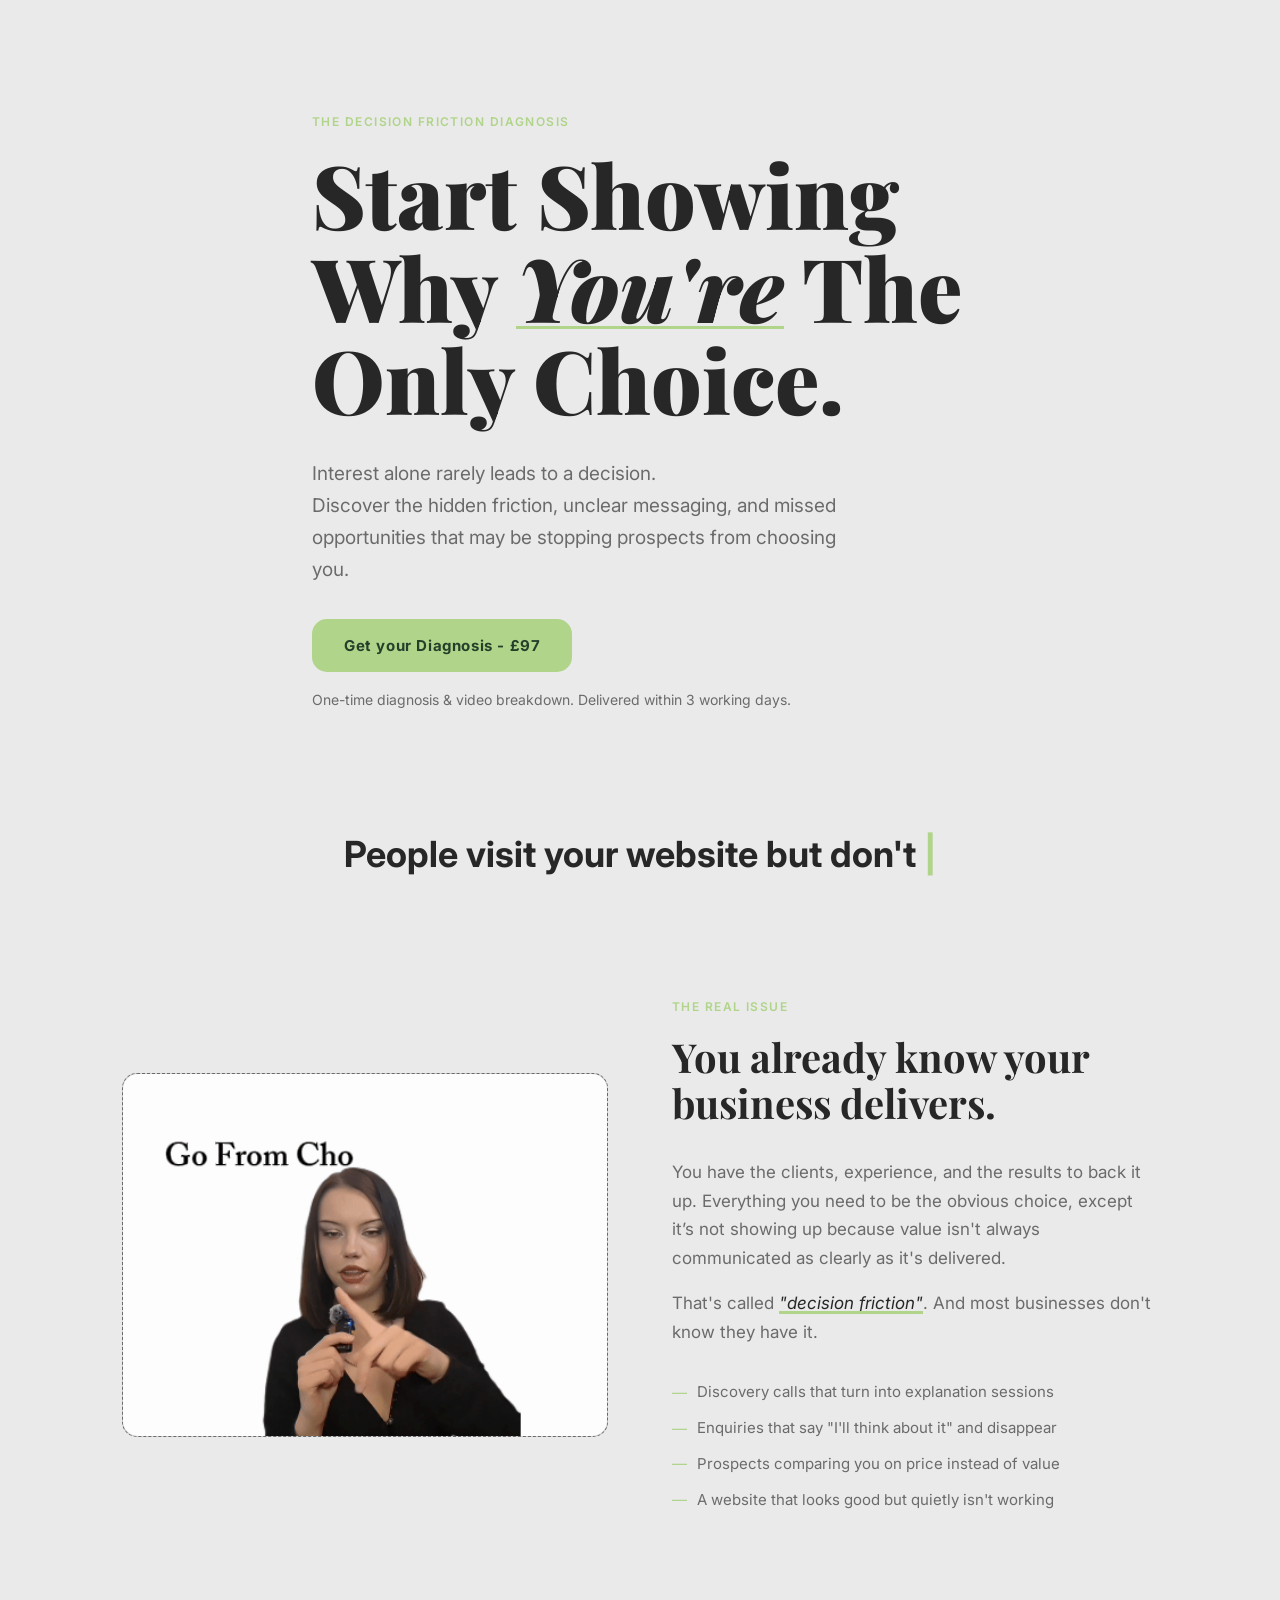
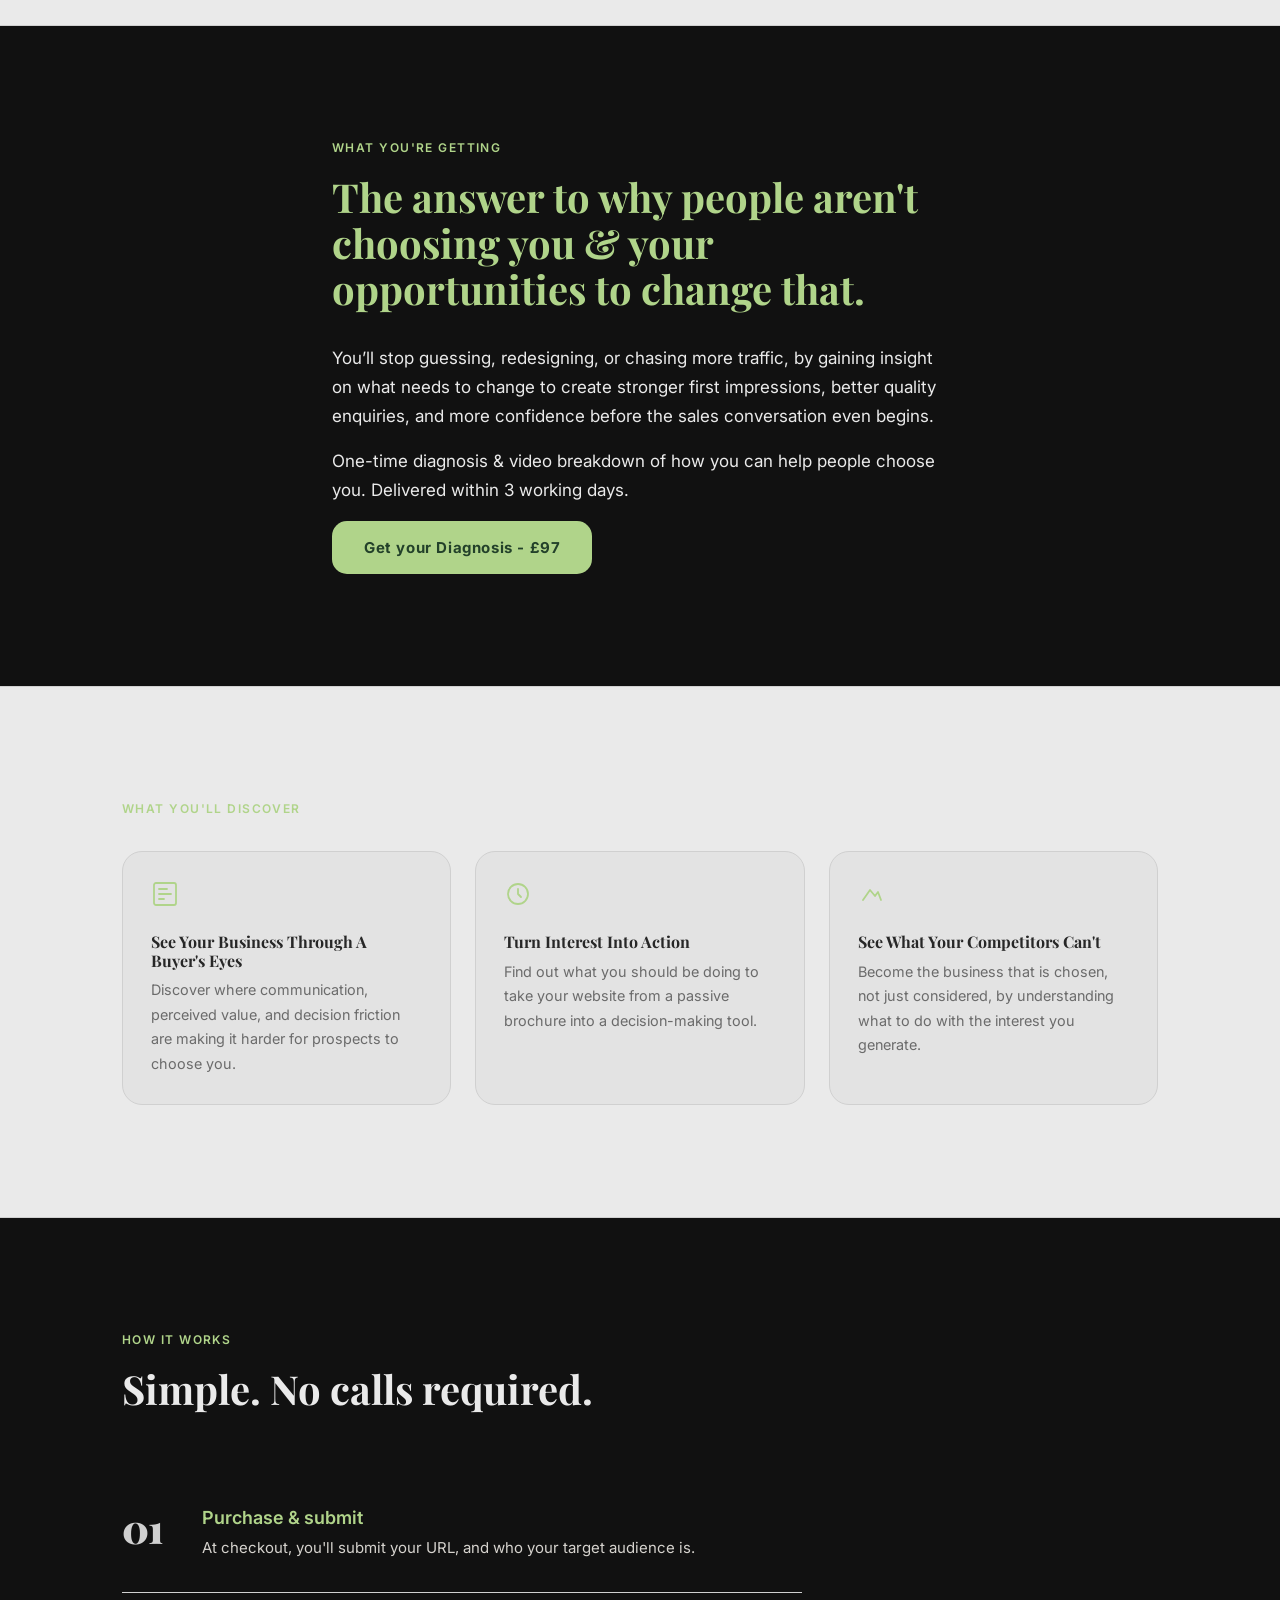
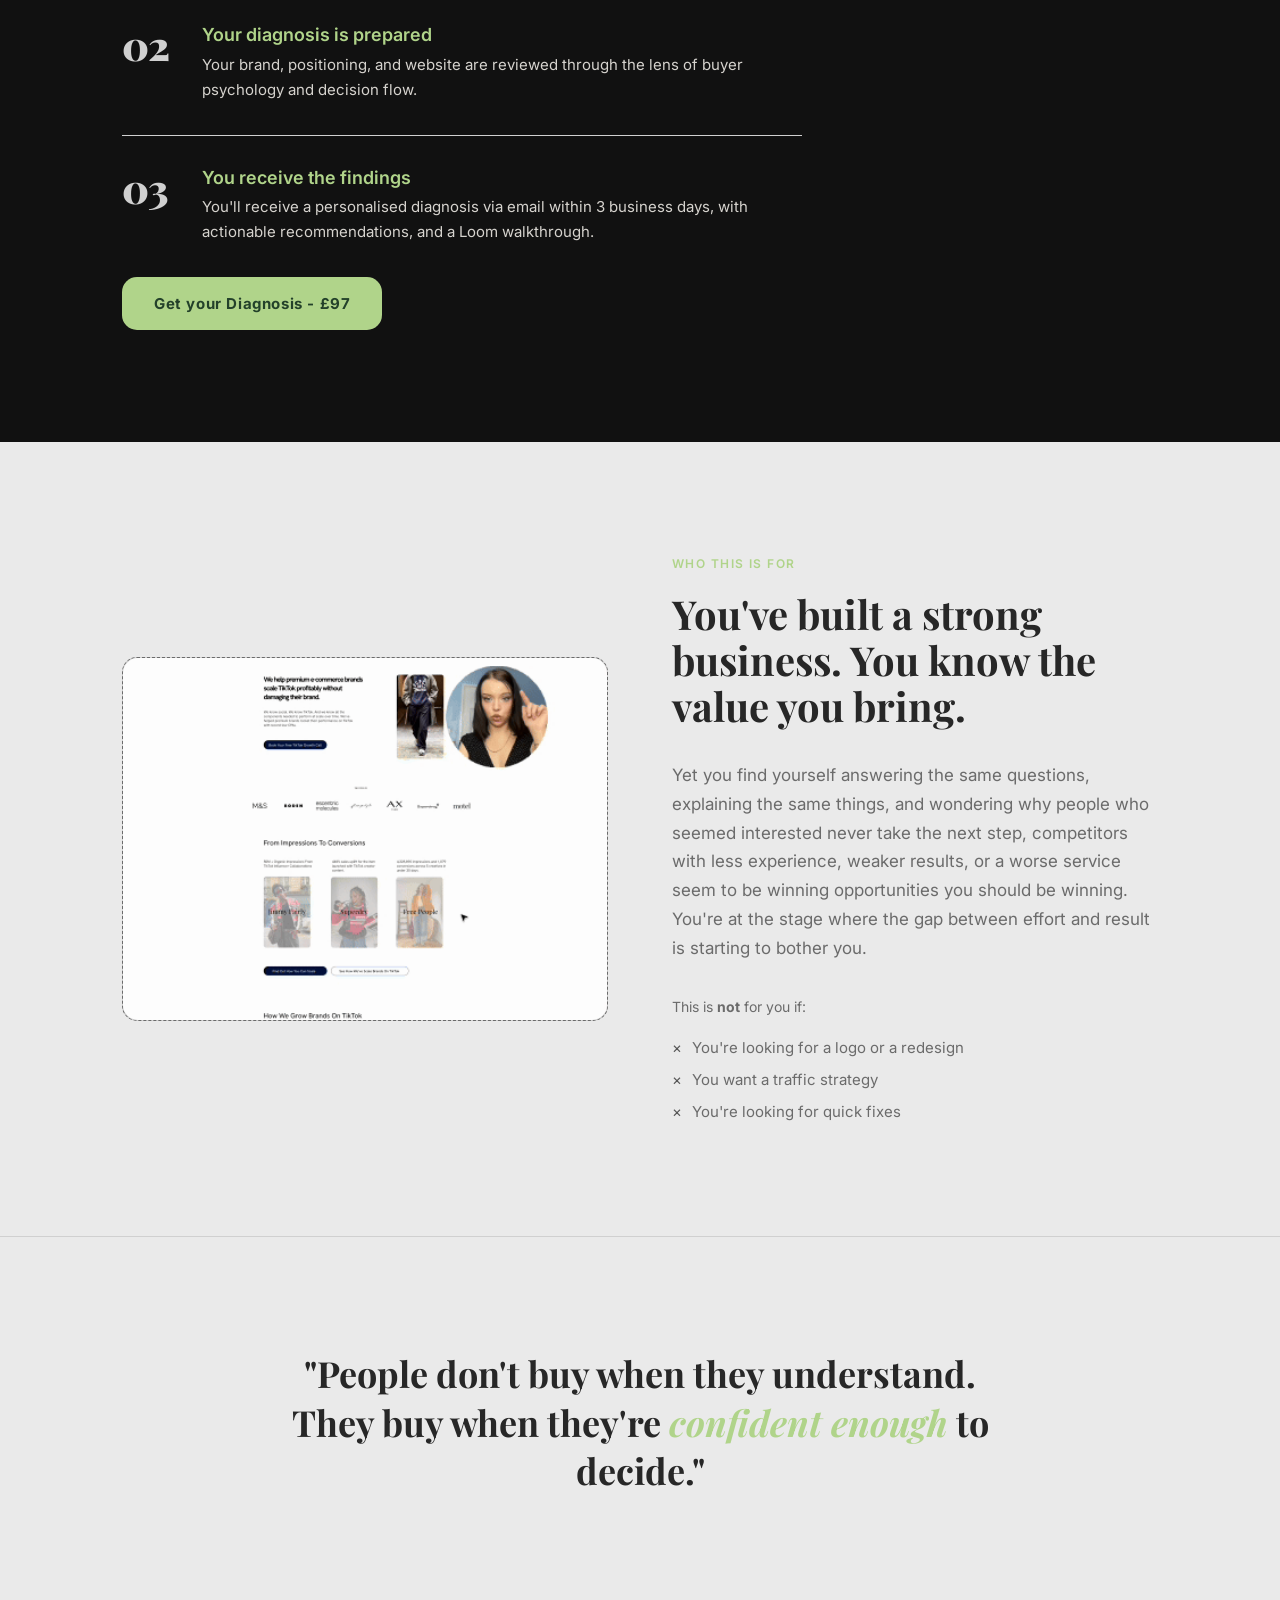
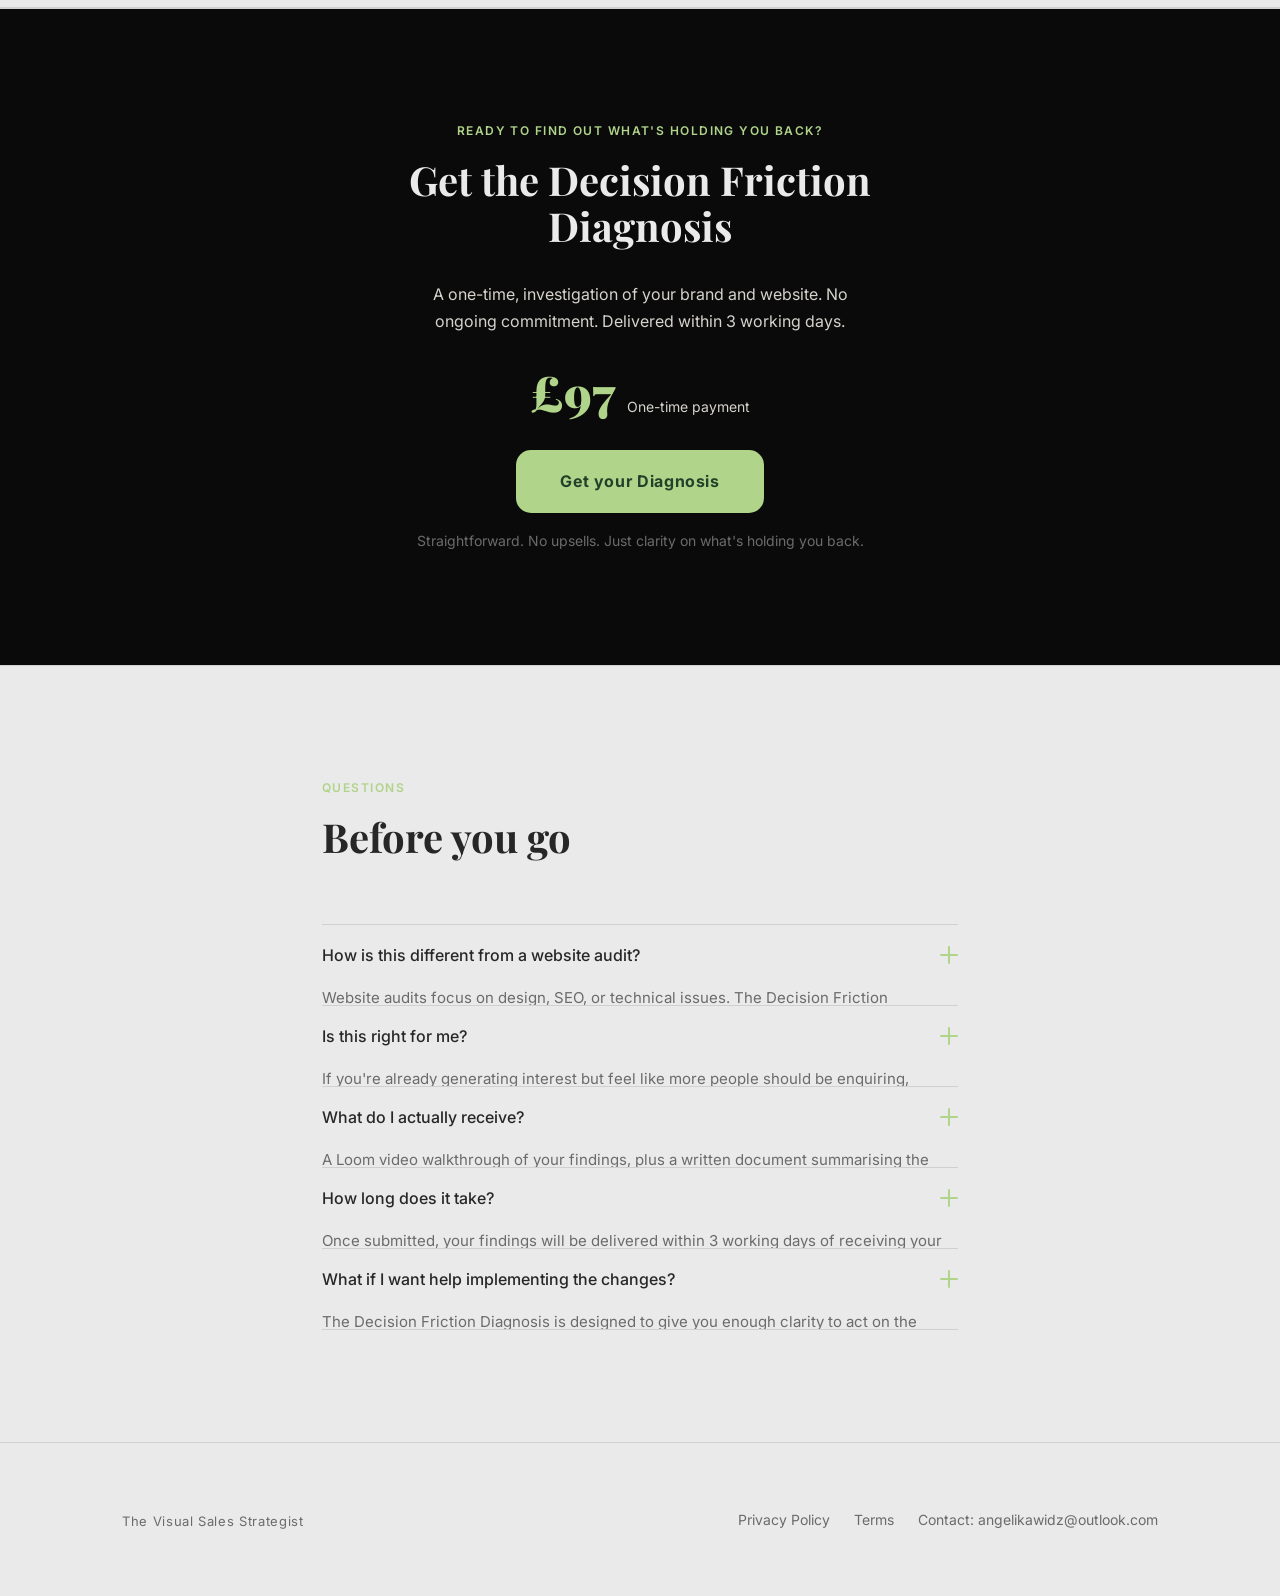
==== commit a51e705b: "animation" ====
--- a/index.html
+++ b/index.html
@@ -30,17 +30,13 @@
   </section>
 
   <!-- ─── PROOF BAR ─────────────────────────────────────────── -->
-  <section class="proof-bar">
-    <div class="container proof-bar__inner">
-      <p class="proof-bar__label">You're probably here because&hellip;</p>
-      <div class="proof-bar__quotes">
-        <span>People visit your website but don't get in touch</span>
-        <span>Others keep winning opportunities you should be winning</span>
-        <span>People compare you instead of choosing you</span>
-        <span>You're getting attention, but no action</span>
-      </div>
-    </div>
-  </section>
+   <section class="pain-bar">
+  <p class="typing-line">
+  <span id="typing"></span>
+  <span class="cursor">|</span>
+</p>
+</section>
+
 
   <!-- ─── PROBLEM ───────────────────────────────────────────── -->
   <section class="section problem">
--- a/style.css
+++ b/style.css
@@ -4,6 +4,7 @@
 :root {
   --white:       #eaeaea;
   --dark-grey:   #272727;
+  /* --green:        #4E5E3D; */
   --green:        #b0d48a;
   --green-muted: #8fc96d;
   --grey-mid:    #6B6B6B;
@@ -161,8 +162,10 @@
 
 .btn--primary {
   background: var(--green);
-  color: var(--white);
+  color: #23412A;
   padding: 0.875rem 2rem;
+  font-weight: 700;
+
 }
 
 .btn--primary:hover {
@@ -232,48 +235,27 @@
   color: var(--grey-mid);
 }
 
-/* ─────────────────────────────────────────────────
-   PROOF BAR
-───────────────────────────────────────────────── */
-.proof-bar {
-  padding-block: var(--space-md);
-  background: linear-gradient(0deg, #EAEAEA 0%, #daebd0 50%, #EAEAEA 100%);
-  backdrop-filter: blur(11px);
-  -webkit-backdrop-filter: blur(11px);
-  /* border: 1px solid rgba(255, 255, 255, 0.2); */
-}
-
-
-.proof-bar__inner {
-  display: flex;
-  flex-wrap: wrap;
-  align-items: baseline;
-  gap: var(--space-sm);
-}
-
-.proof-bar__label {
-  color: var(--grey-mid);
-  font-size: 0.875rem;
+/* typing line */
+
+.pain-bar {
+  font-size: clamp(1.5rem, 3vw, 2.25rem);
+  color: var(--dark-grey);
   margin: 0;
-  white-space: nowrap;
-}
-
-.proof-bar__quotes {
-  display: flex;
-  flex-wrap: wrap;
-  gap: var(--space-sm);
-}
-
-.proof-bar__quotes span {
-  font-style: italic;
-  font-size: 0.9375rem;
-  color: var(--dark-grey);
-  background: #eaeaea;
-  border: 1px solid #b0d48a;
-  padding: 0.3rem 0.75rem;
-  border-radius: 2rem;
-}
-
+}
+/* .pain-headline {
+  color: var(--dark-grey);
+  text-align: center;
+} */
+.typing-line {
+  font-size: clamp(1.5rem, 3vw, 2.25rem);
+  font-weight: 700;
+  color: var(--dark-grey);
+  text-align: center;
+}
+
+.cursor {
+  color: #B0D48A;
+}
 /* ─────────────────────────────────────────────────
    PROBLEM SECTION
 ───────────────────────────────────────────────── */
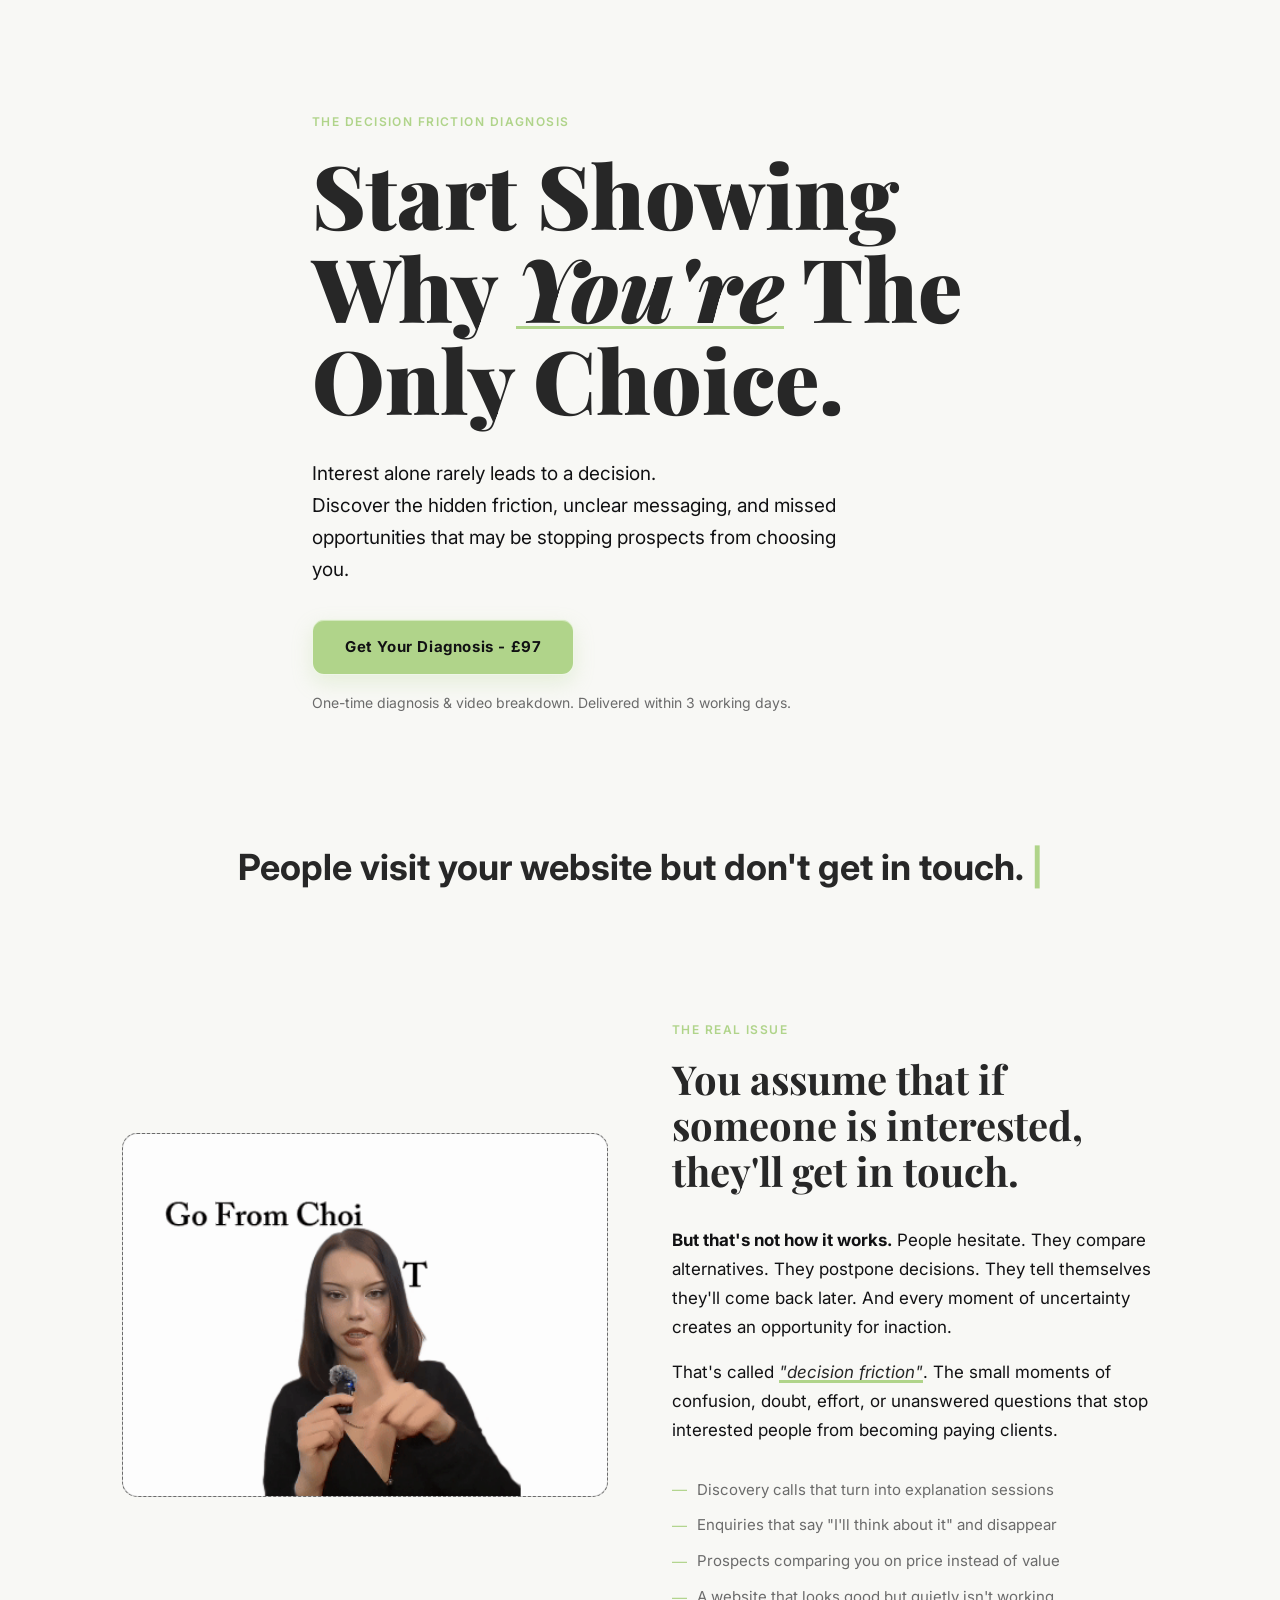
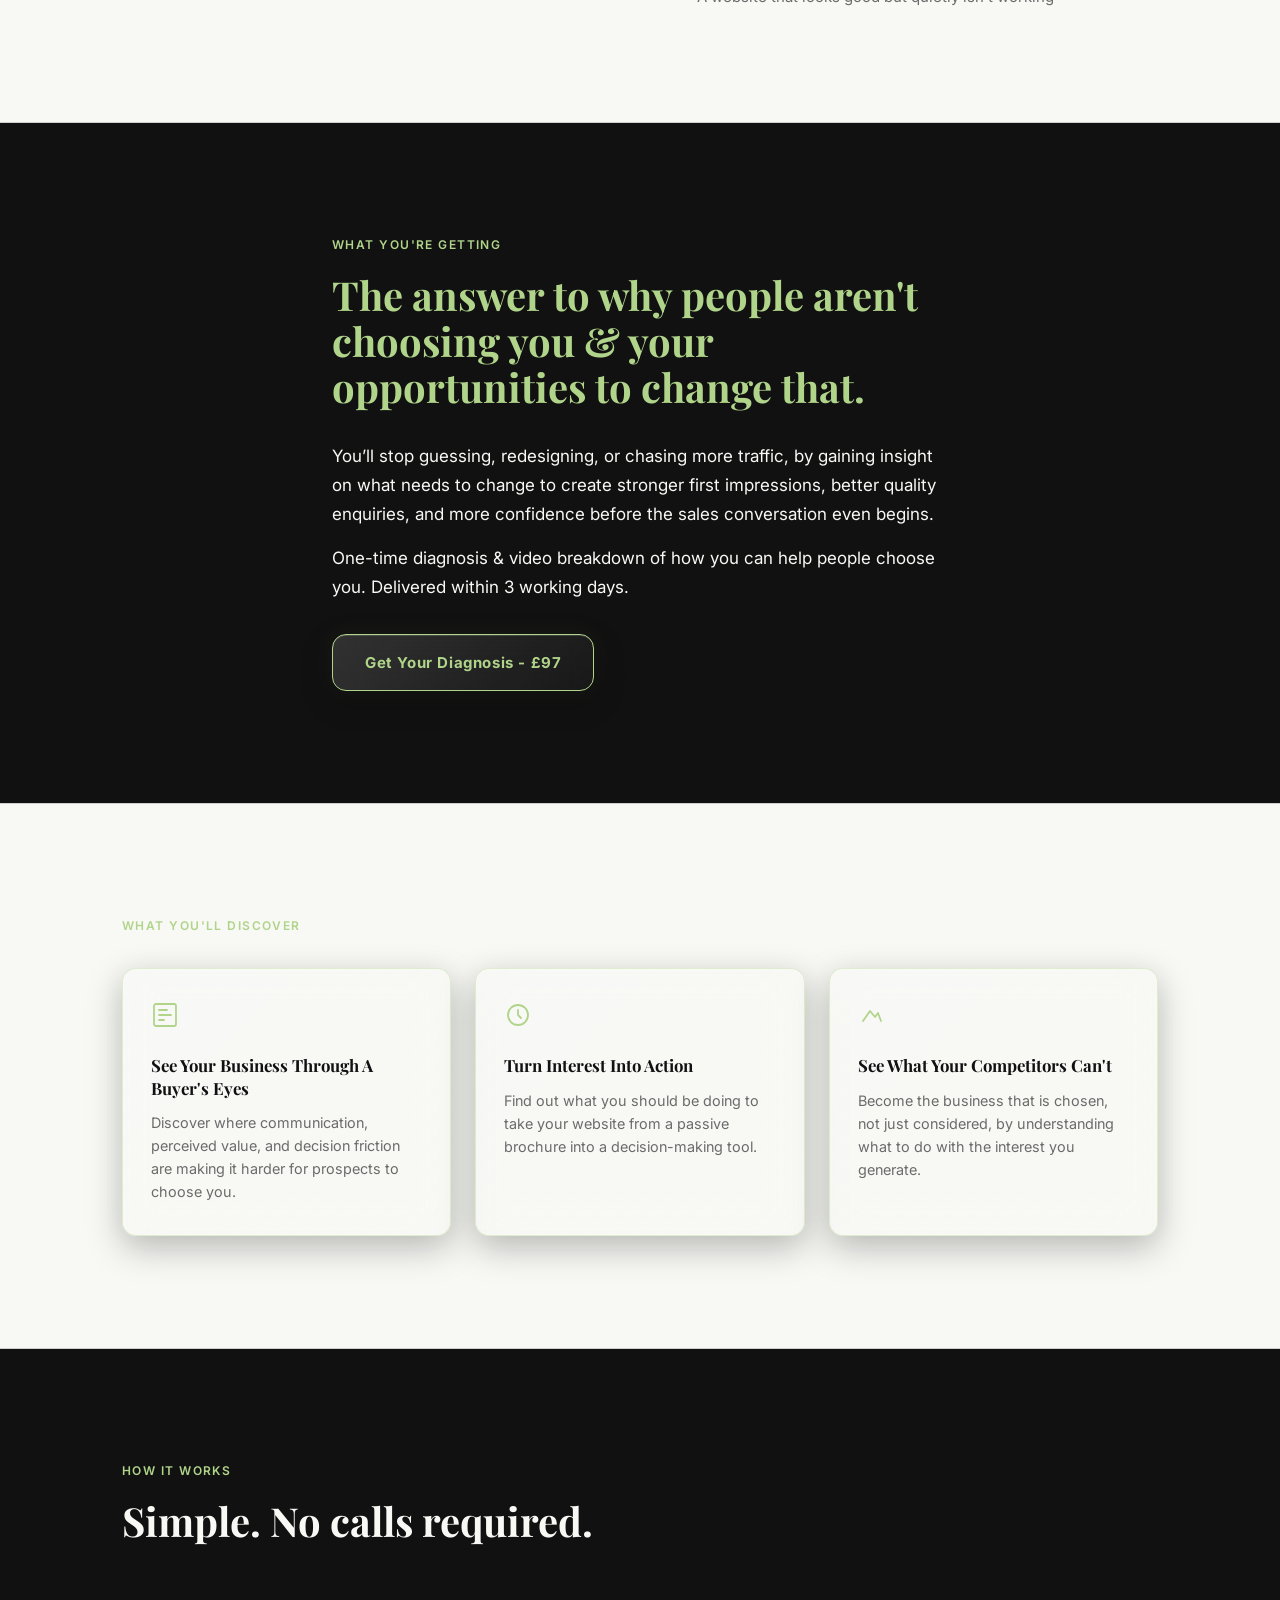
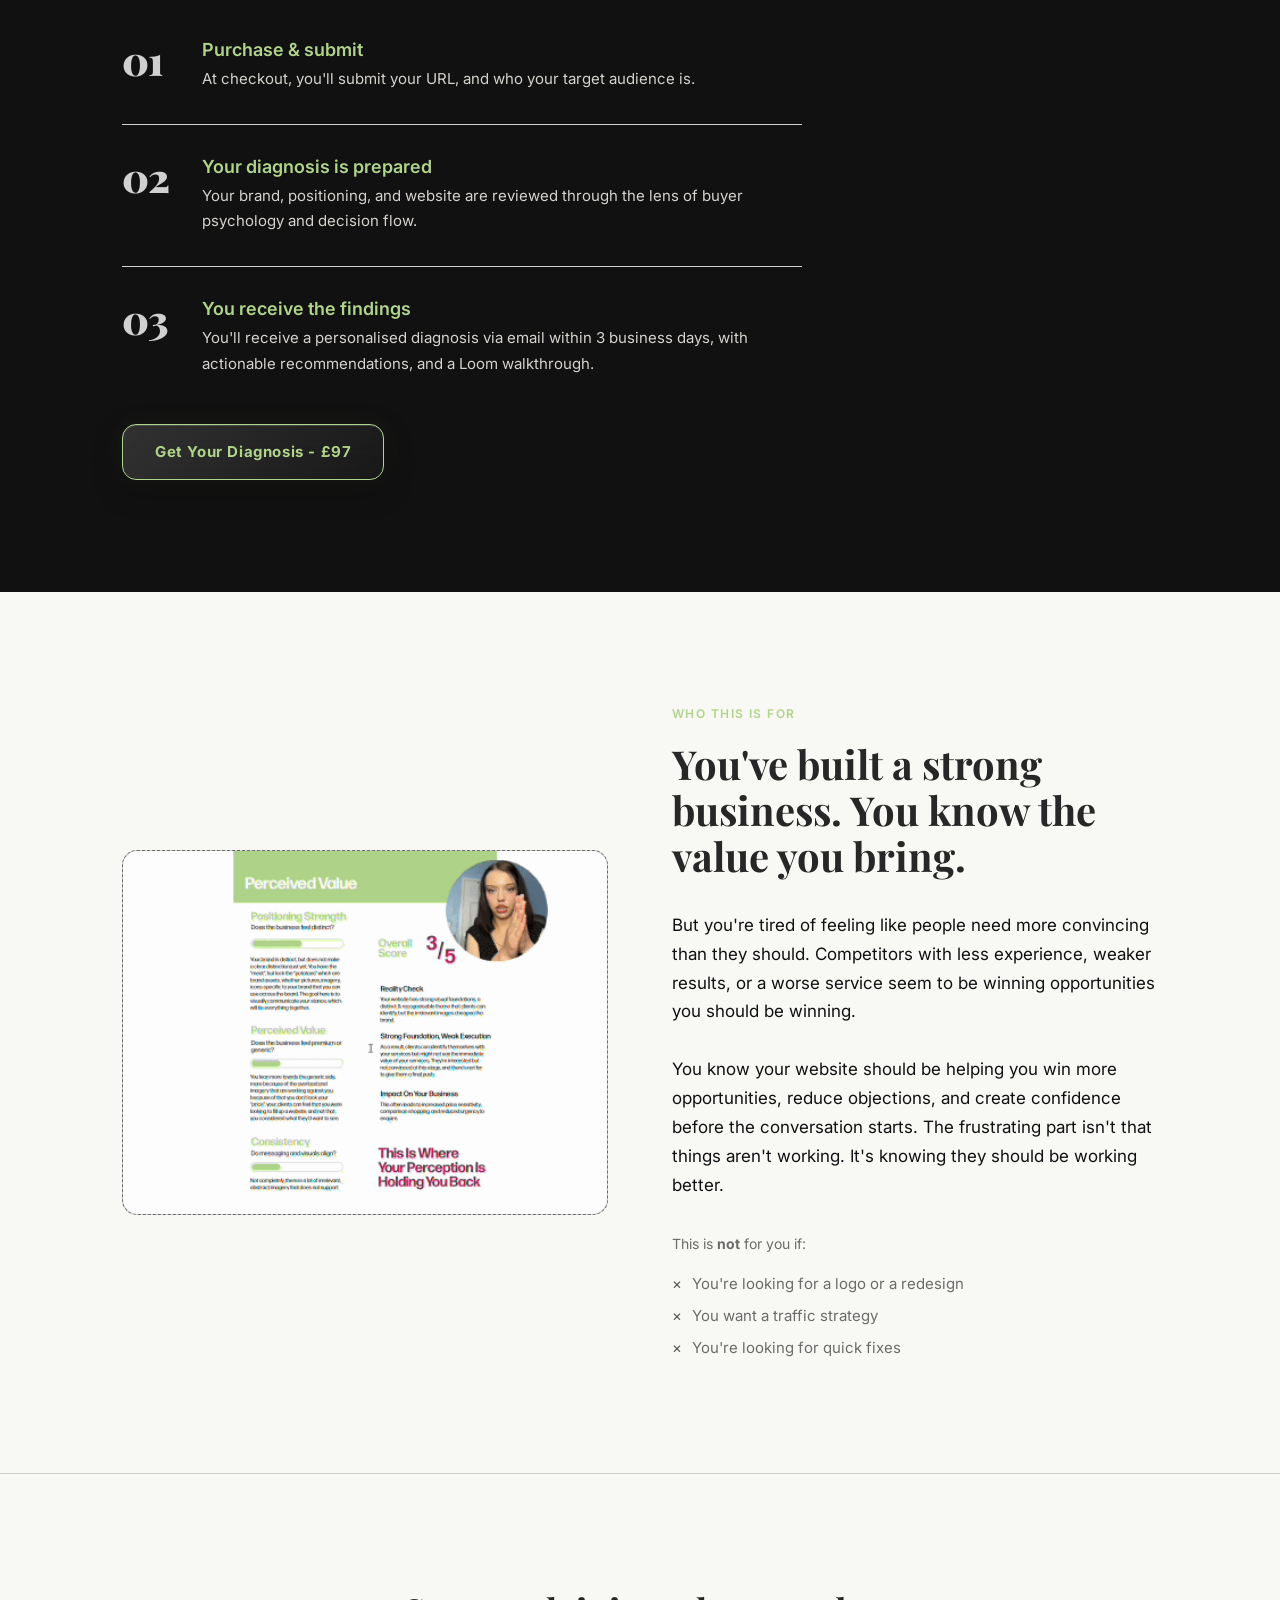
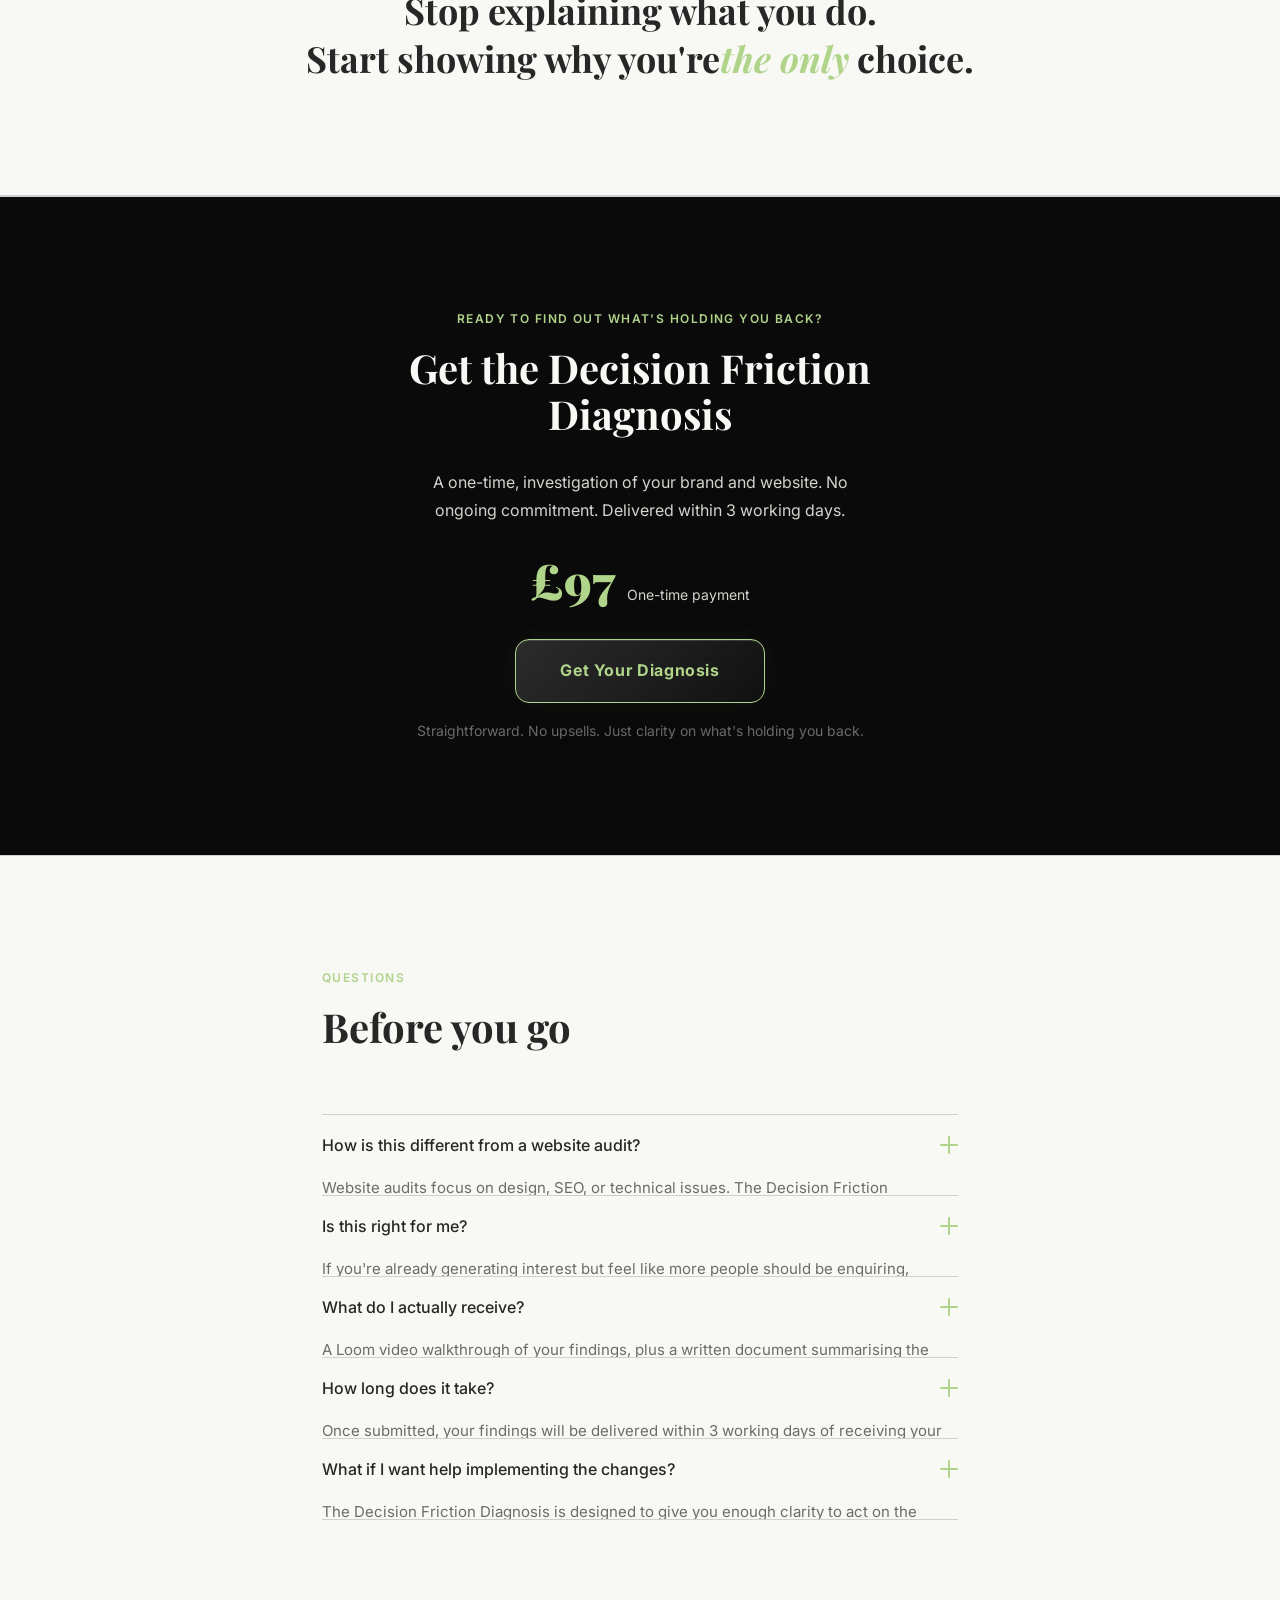
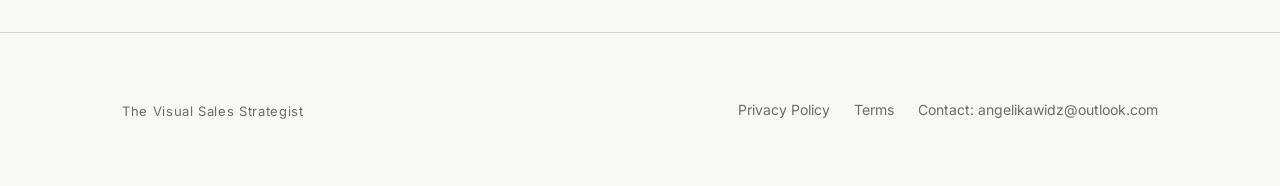
==== commit 6315d9d9: "changes animations" ====
--- a/index.html
+++ b/index.html
@@ -24,7 +24,7 @@
 <br>
 Discover the hidden friction, unclear messaging, and missed opportunities that may be stopping prospects from choosing you.
       </p>
-      <a href="https://buy.stripe.com/dRmaEXaLufKz7OXgvc9MY01" target="_blank" class="btn btn--primary">Get your Diagnosis - £97</a>
+      <a href="https://buy.stripe.com/dRmaEXaLufKz7OXgvc9MY01" target="_blank" class="btn btn--primary" id="hero__button">Get Your Diagnosis - £97</a>
       <p class="hero__reassurance">One-time diagnosis & video breakdown. Delivered within 3 working days.</p>
     </div>
   </section>
@@ -48,12 +48,12 @@
       </div>
       <div class="problem__copy">
         <p class="section-label">The real issue</p>
-        <h2>You already know your business delivers.</h2>
-        <p>
-         You have the clients, experience, and the results to back it up. Everything you need to be the obvious choice, except it’s not showing up because value isn't always communicated as clearly as it's delivered.
+        <h2>You assume that if someone is interested, they'll get in touch.</h2>
+        <p class="subline">
+         <b>But that's not how it works.</b> People hesitate. They compare alternatives. They postpone decisions. They tell themselves they'll come back later. And every moment of uncertainty creates an opportunity for inaction.
         </p>
-        <p>
-          That's called <span class="accent">"decision friction"</span>. And most businesses don't know they have it.
+        <p class="subline">
+          That's called <span class="accent">"decision friction"</span>. The small moments of confusion, doubt, effort, or unanswered questions that stop interested people from becoming paying clients.
         </p>
         <ul class="symptom-list">
           <li>Discovery calls that turn into explanation sessions</li>
@@ -75,7 +75,7 @@
         You’ll stop guessing, redesigning, or chasing more traffic, by gaining insight on what needs to change to create stronger first impressions, better quality enquiries, and more confidence before the sales conversation even begins.
       </p>
       <p class="solution__lead">  One-time diagnosis & video breakdown of how you can help people choose you. Delivered within 3 working days.</p>
-       <a href="https://buy.stripe.com/dRmaEXaLufKz7OXgvc9MY01" target="_blank" class="btn btn--primary">Get your Diagnosis - £97</a>
+       <a href="https://buy.stripe.com/dRmaEXaLufKz7OXgvc9MY01" target="_blank" class="btn btn--primary">Get Your Diagnosis - £97</a>
     </div>
   </section>
 
@@ -151,7 +151,7 @@
           </div>
         </div>
       </div>
-       <a href="https://buy.stripe.com/dRmaEXaLufKz7OXgvc9MY01" target="_blank" class="btn btn--primary">Get your Diagnosis - £97</a>
+       <a href="https://buy.stripe.com/dRmaEXaLufKz7OXgvc9MY01" target="_blank" class="btn btn--primary">Get Your Diagnosis - £97</a>
     </div>
   </section>
 
@@ -161,8 +161,14 @@
       <div class="for-who__copy">
         <p class="section-label">Who this is for</p>
         <h2>You've built a strong business. You know the value you bring.</h2>
-        <p>
-          Yet you find yourself answering the same questions, explaining the same things, and wondering why people who seemed interested never take the next step, competitors with less experience, weaker results, or a worse service seem to be winning opportunities you should be winning. You're at the stage where the gap between effort and result is starting to bother you.
+        <p class="subline">
+          But you're tired of feeling like people need more convincing than they should. Competitors with less experience, weaker results, or a worse service seem to be winning opportunities you should be winning. 
+          
+          <br><br>You know your website should be helping you win more opportunities, reduce objections, and create confidence before the conversation starts.
+
+The frustrating part isn't that things aren't working.
+
+It's knowing they should be working better.
         </p>
         <p class="for-who__not-label">This is <strong>not</strong> for you if:</p>
         <ul class="not-list">
@@ -184,8 +190,8 @@
   <section class="belief">
     <div class="container">
       <blockquote class="belief__quote">
-        "People don't buy when they understand.<br />
-        They buy when they're <em>confident enough</em> to decide."
+        Stop explaining what you do.<br />
+        Start showing why you're<em> the only </em> choice.
       </blockquote>
     </div>
   </section>
@@ -202,7 +208,7 @@
         <span class="price-amount">£97</span>
         <span class="price-note">One-time payment</span>
       </div>
-      <a href="https://buy.stripe.com/dRmaEXaLufKz7OXgvc9MY01" target="_blank" class="btn btn--primary btn--large">Get your Diagnosis</a>
+      <a href="https://buy.stripe.com/dRmaEXaLufKz7OXgvc9MY01" target="_blank" class="btn btn--primary btn--large">Get Your Diagnosis</a>
       <p class="cta-section__reassurance">Straightforward. No upsells. Just clarity on what's holding you back.</p>
     </div>
   </section>
--- a/style.css
+++ b/style.css
@@ -2,14 +2,14 @@
    TOKENS
 ───────────────────────────────────────────────── */
 :root {
-  --white:       #eaeaea;
+  --white:        #F8F8F5;
   --dark-grey:   #272727;
-  /* --green:        #4E5E3D; */
   --green:        #b0d48a;
   --green-muted: #8fc96d;
   --grey-mid:    #6B6B6B;
   --grey-light:  #D6D3CE;
   --grey-rule:   #d0d0d0;
+  --ink:         #111113;
 
   --font-display: 'Playfair Display', Georgia, serif;
   --font-body:    'Inter', system-ui, sans-serif;
@@ -149,33 +149,152 @@
    BUTTONS
 ───────────────────────────────────────────────── */
 .btn {
-  display: inline-block;
+  display: inline-flex;
+  align-items: center;
+  justify-content: center;
   font-family: var(--font-body);
-  font-weight: 600;
   font-size: 0.9375rem;
+  font-weight: 700;
   letter-spacing: 0.04em;
-  border-radius: var(--radius);
+  border-radius: 14px;
   cursor: pointer;
-  transition: background 0.2s ease, color 0.2s ease, transform 0.15s ease;
+  transition:
+    transform .2s ease,
+    background .2s ease,
+    box-shadow .2s ease,
+    border-color .2s ease;
   text-align: center;
+  margin-top: var(--space-sm);
+
 }
 
 .btn--primary {
-  background: var(--green);
-  color: #23412A;
-  padding: 0.875rem 2rem;
-  font-weight: 700;
-
+  position: relative;
+  overflow: hidden;
+  padding: 0.9rem 2rem;
+  color: var(--green);
+  background:
+    linear-gradient(
+      135deg,
+      rgba(255,255,255,0.14),
+      rgba(255,255,255,0.03)
+    );
+  backdrop-filter: blur(14px);
+  -webkit-backdrop-filter: blur(14px);
+  border: 1px solid rgba(176,212,138,0.35);
+  box-shadow:
+    inset 0 1px 0 rgba(255,255,255,0.15),
+    0 10px 30px rgba(0,0,0,0.25),
+    0 0 25px rgba(176,212,138,0.08);
+      border: 1px solid var(--green);
+      
 }
 
 .btn--primary:hover {
-  background: var(--green-muted);
-  transform: translateY(-1px);
+  transform: translateY(-2px);
+  background:
+    linear-gradient(
+      135deg,
+      rgba(176,212,138,0.25),
+      rgba(176,212,138,0.08)
+    );
+  border-color: rgba(176,212,138,0.7);
+  box-shadow:
+    inset 0 1px 0 rgba(255,255,255,0.25),
+    0 15px 40px rgba(0,0,0,0.3),
+    0 0 35px rgba(176,212,138,0.25);
+}
+
+.btn--primary::before {
+  content: "";
+  position: absolute;
+  inset: 0;
+  background: linear-gradient(
+    110deg,
+    transparent 30%,
+    rgba(255,255,255,.18),
+    transparent 70%
+  );
+  transform: translateX(-120%);
+  animation: buttonShine 5s ease-in-out infinite;
+}
+
+@keyframes buttonShine {
+  0%, 55% {
+    transform: translateX(-120%);
+  }
+
+  70% {
+    transform: translateX(120%);
+  }
+
+  100% {
+    transform: translateX(120%);
+  }
+}
+
+.btn--primary:hover::before {
+  transform: translateX(120%);
 }
 
 .btn--large {
   padding: 1.1rem 2.75rem;
   font-size: 1rem;
+  margin-top: 0;
+}
+
+#hero__button {
+  position: relative;
+  overflow: hidden;
+  color: var(--ink);
+  background: var(--green);
+  border: 1px solid rgba(255,255,255,0.8);
+  border-radius: 12px;
+  box-shadow:
+    0 8px 20px rgba(176,212,138,0.25),
+    inset 0 1px 0 rgba(255,255,255,0.45);
+  backdrop-filter: blur(10px);
+  -webkit-backdrop-filter: blur(10px);
+  transition:
+    transform .2s ease,
+    box-shadow .2s ease;
+    margin-top: 0;
+}
+
+#hero__button:hover {
+  transform: translateY(-2px);
+  box-shadow:
+    0 14px 30px rgba(176,212,138,0.35),
+    inset 0 1px 0 rgba(255,255,255,0.6);
+}
+
+#hero__button::before {
+  content: "";
+  position: absolute;
+  inset: 0;
+  background: linear-gradient(
+    110deg,
+    transparent 20%,
+    rgba(255,255,255,.45),
+    transparent 80%
+  );
+
+  transform: translateX(-120%);
+  animation: heroShine 5s ease-in-out infinite;
+}
+
+@keyframes heroShine {
+  0%, 60% {
+    transform: translateX(-120%);
+  }
+
+  75% {
+    transform: translateX(120%);
+  }
+
+  100% {
+    transform: translateX(120%);
+  }
 }
 
 /* ─────────────────────────────────────────────────
@@ -224,7 +343,7 @@
 
 .hero__sub {
   font-size: 1.1875rem;
-  color: var(--grey-mid);
+  color: var(--ink);
   max-width: 560px;
   margin-bottom: var(--space-md);
 }
@@ -241,6 +360,7 @@
   font-size: clamp(1.5rem, 3vw, 2.25rem);
   color: var(--dark-grey);
   margin: 0;
+  padding: 10px 0;
 }
 /* .pain-headline {
   color: var(--dark-grey);
@@ -318,21 +438,79 @@
 }
 
 .deliverable-card {
-  background: #e3e3e3;
-  border: 1px solid var(--grey-rule);
-  border-radius: 20px;
-  padding: 1.75rem;
-  transition: border-color 0.2s ease;
-}
+  position: relative;
+  overflow: hidden;
+
+  padding: 2rem 1.75rem;
+
+  border-radius: 14px;
+
+  background:
+    linear-gradient(
+      135deg,
+      rgba(255,255,255,0.12),
+      rgba(255,255,255,0.025)
+    );
+
+  backdrop-filter: blur(18px);
+  -webkit-backdrop-filter: blur(18px);
+
+  border: 1px solid rgba(176,212,138,0.35);
+
+  box-shadow:
+    inset 0 1px 0 rgba(255,255,255,0.18),
+    0 12px 35px rgba(0,0,0,0.25),
+    0 0 25px rgba(176,212,138,0.08);
+
+  transition:
+    transform .25s ease,
+    background .25s ease,
+    box-shadow .25s ease,
+    border-color .25s ease;
+}
+
+
+/* glass shine */
+.deliverable-card::before {
+  content: "";
+  position: absolute;
+  inset: 0;
+
+  background: linear-gradient(
+    110deg,
+    transparent 25%,
+    rgba(255,255,255,.16),
+    transparent 75%
+  );
+
+  transform: translateX(-120%);
+  transition: transform .6s ease;
+}
+
+
+.deliverable-card:hover::before {
+  transform: translateX(120%);
+}
+
 
 .deliverable-card:hover {
-  border-color: var(--green);
-}
-
-/* .deliverable-card--accent {
-  border-color: var(--green);
-  background: #141209;
-} */
+  transform: translateY(-5px);
+
+  background:
+    linear-gradient(
+      135deg,
+      rgba(176,212,138,0.22),
+      rgba(176,212,138,0.06)
+    );
+
+  border-color: rgba(176,212,138,0.75);
+
+  box-shadow:
+    inset 0 1px 0 rgba(255,255,255,0.3),
+    0 18px 45px rgba(0,0,0,0.3),
+    0 0 40px rgba(176,212,138,0.22);
+}
+
 
 .deliverable-card__icon {
   color: var(--green);
@@ -340,14 +518,16 @@
 }
 
 .deliverable-card h3 {
-  color: var(--dark-grey);
-  font-size: 1rem;
-  margin-bottom: 0.5rem;
+  color: var(--ink);
+  font-size: 1.05rem;
+  line-height: 1.35;
+  margin-bottom: .75rem;
 }
 
 .deliverable-card p {
-  font-size: 0.9rem;
-  margin: 0;
+  color: var(--grey-mid);
+  line-height: 1.6;
+  font-size: .9rem;
 }
 
 /* ─────────────────────────────────────────────────
@@ -413,6 +593,10 @@
   color: var(--dark-grey);
 }
 
+.subline {
+  color: var(--ink);
+}
+
 .for-who__not-label {
   margin-top: var(--space-md);
   font-size: 0.875rem;
@@ -469,8 +653,34 @@
 }
 
 .belief__quote em {
+  position: relative;
+  display: inline-block;
   color: var(--green);
   font-style: italic;
+}
+
+.belief__quote em::after {
+  content: "";
+  position: absolute;
+  left: -0.1em;
+  right: -0.1em;
+  bottom: 0.05em;
+  height: 0.35em;
+
+  background: rgba(176,212,138,0.25);
+  z-index: -1;
+
+  transform: scaleX(0);
+  transform-origin: left;
+
+  animation: highlightReveal 1.2s ease-out forwards;
+  animation-delay: 0.8s;
+}
+
+@keyframes highlightReveal {
+  to {
+    transform: scaleX(1);
+  }
 }
 
 /* ─────────────────────────────────────────────────
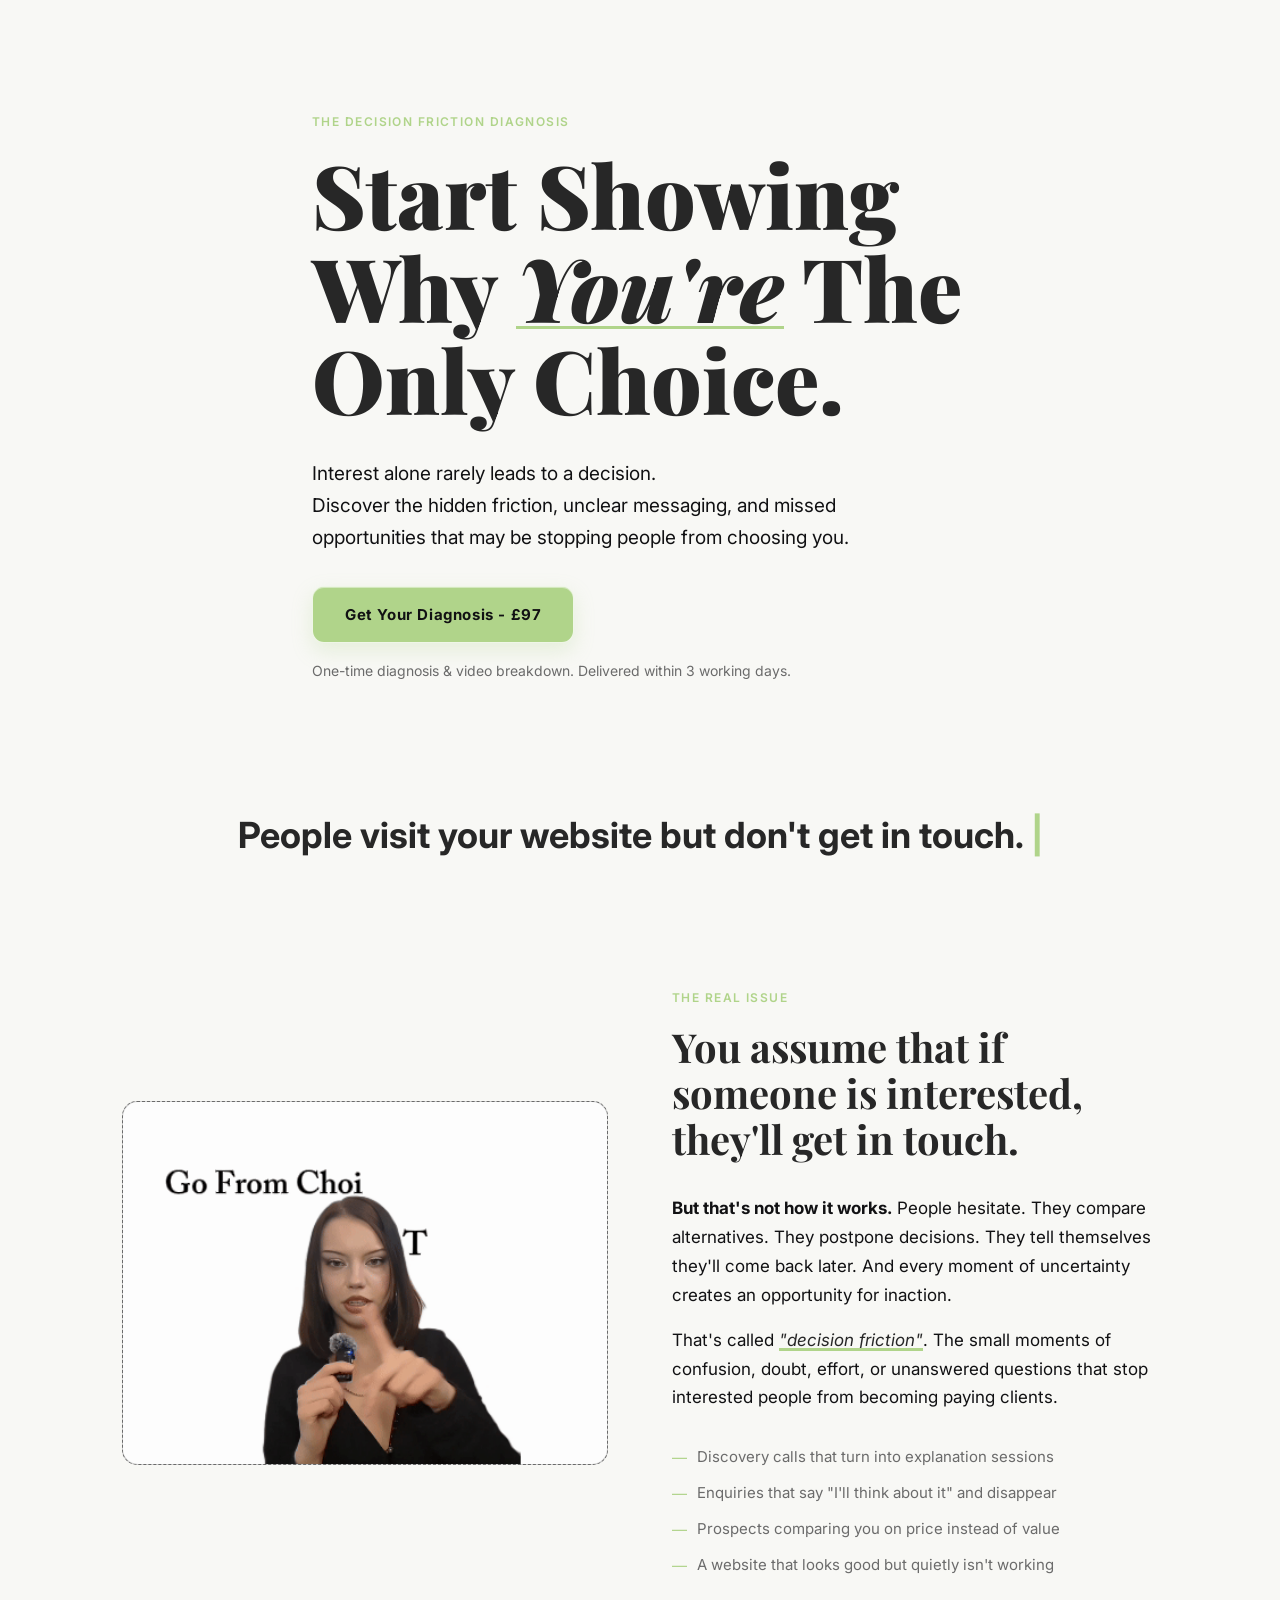
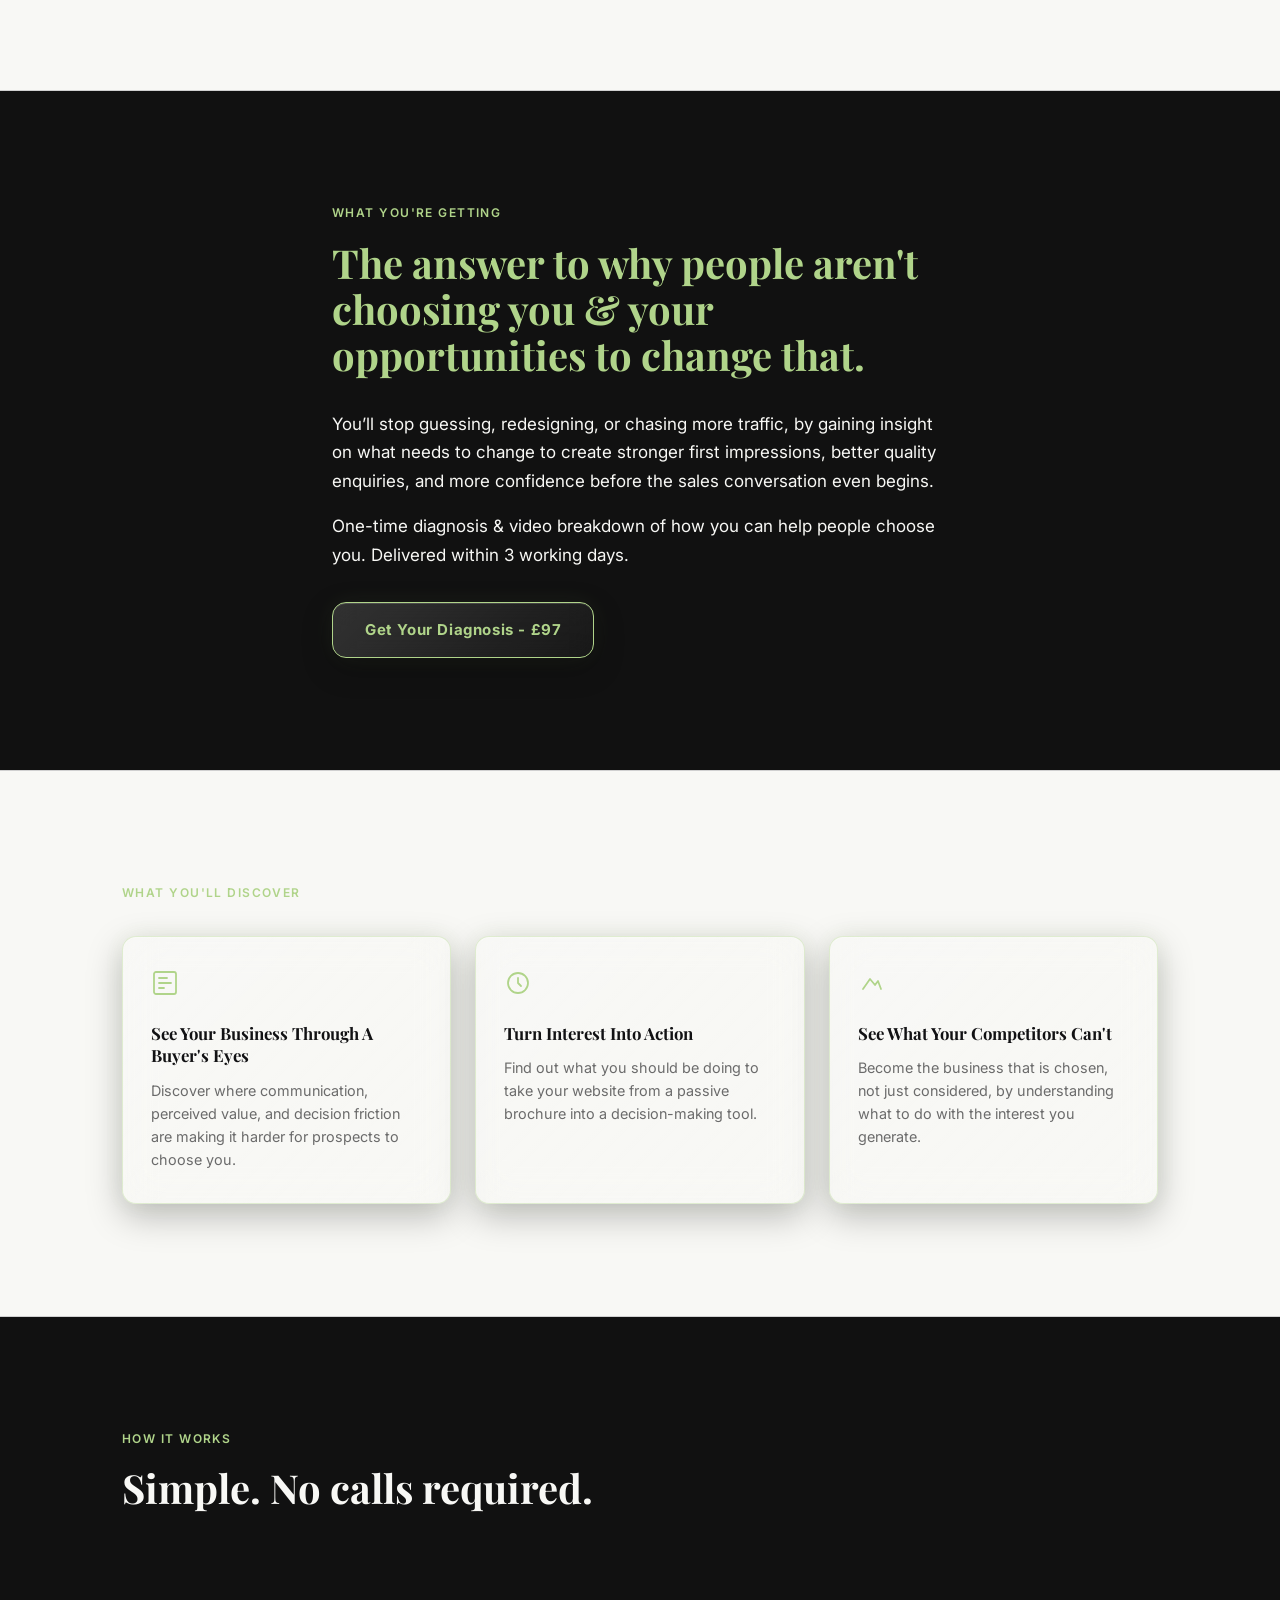
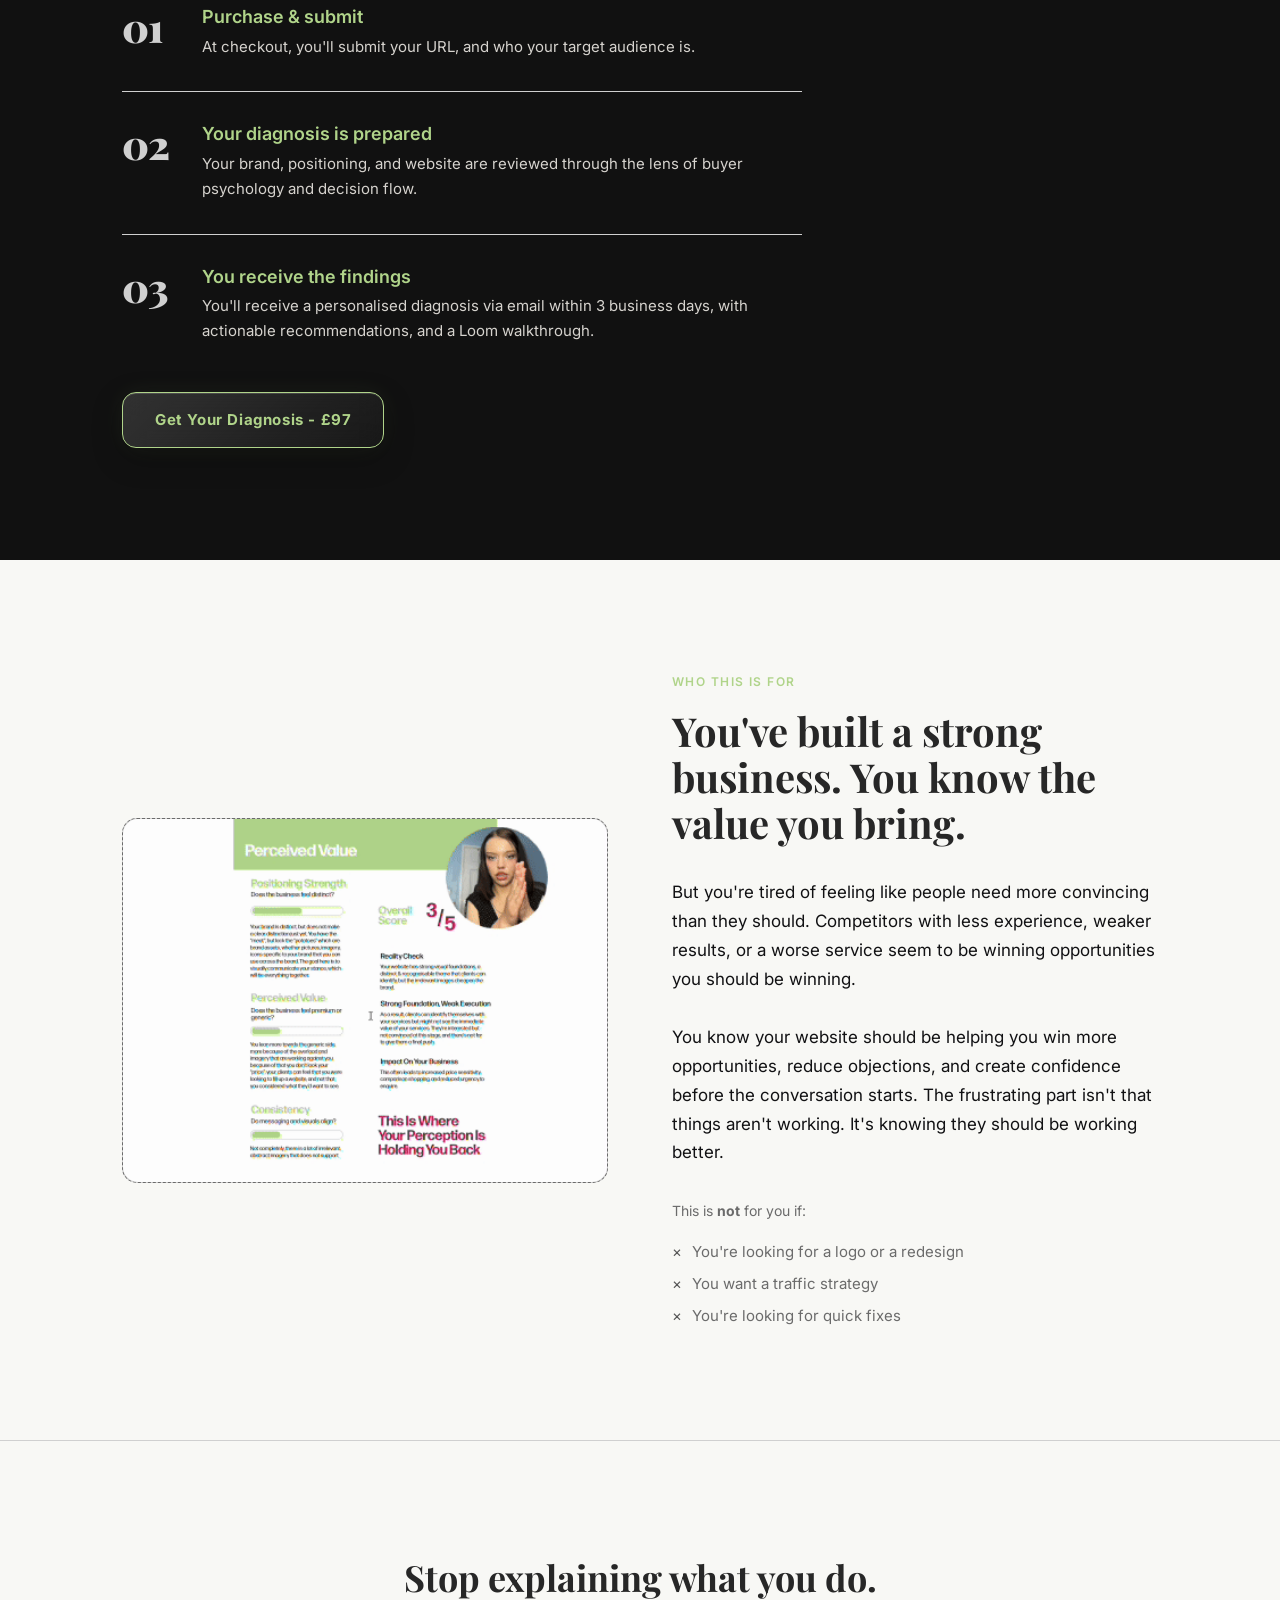
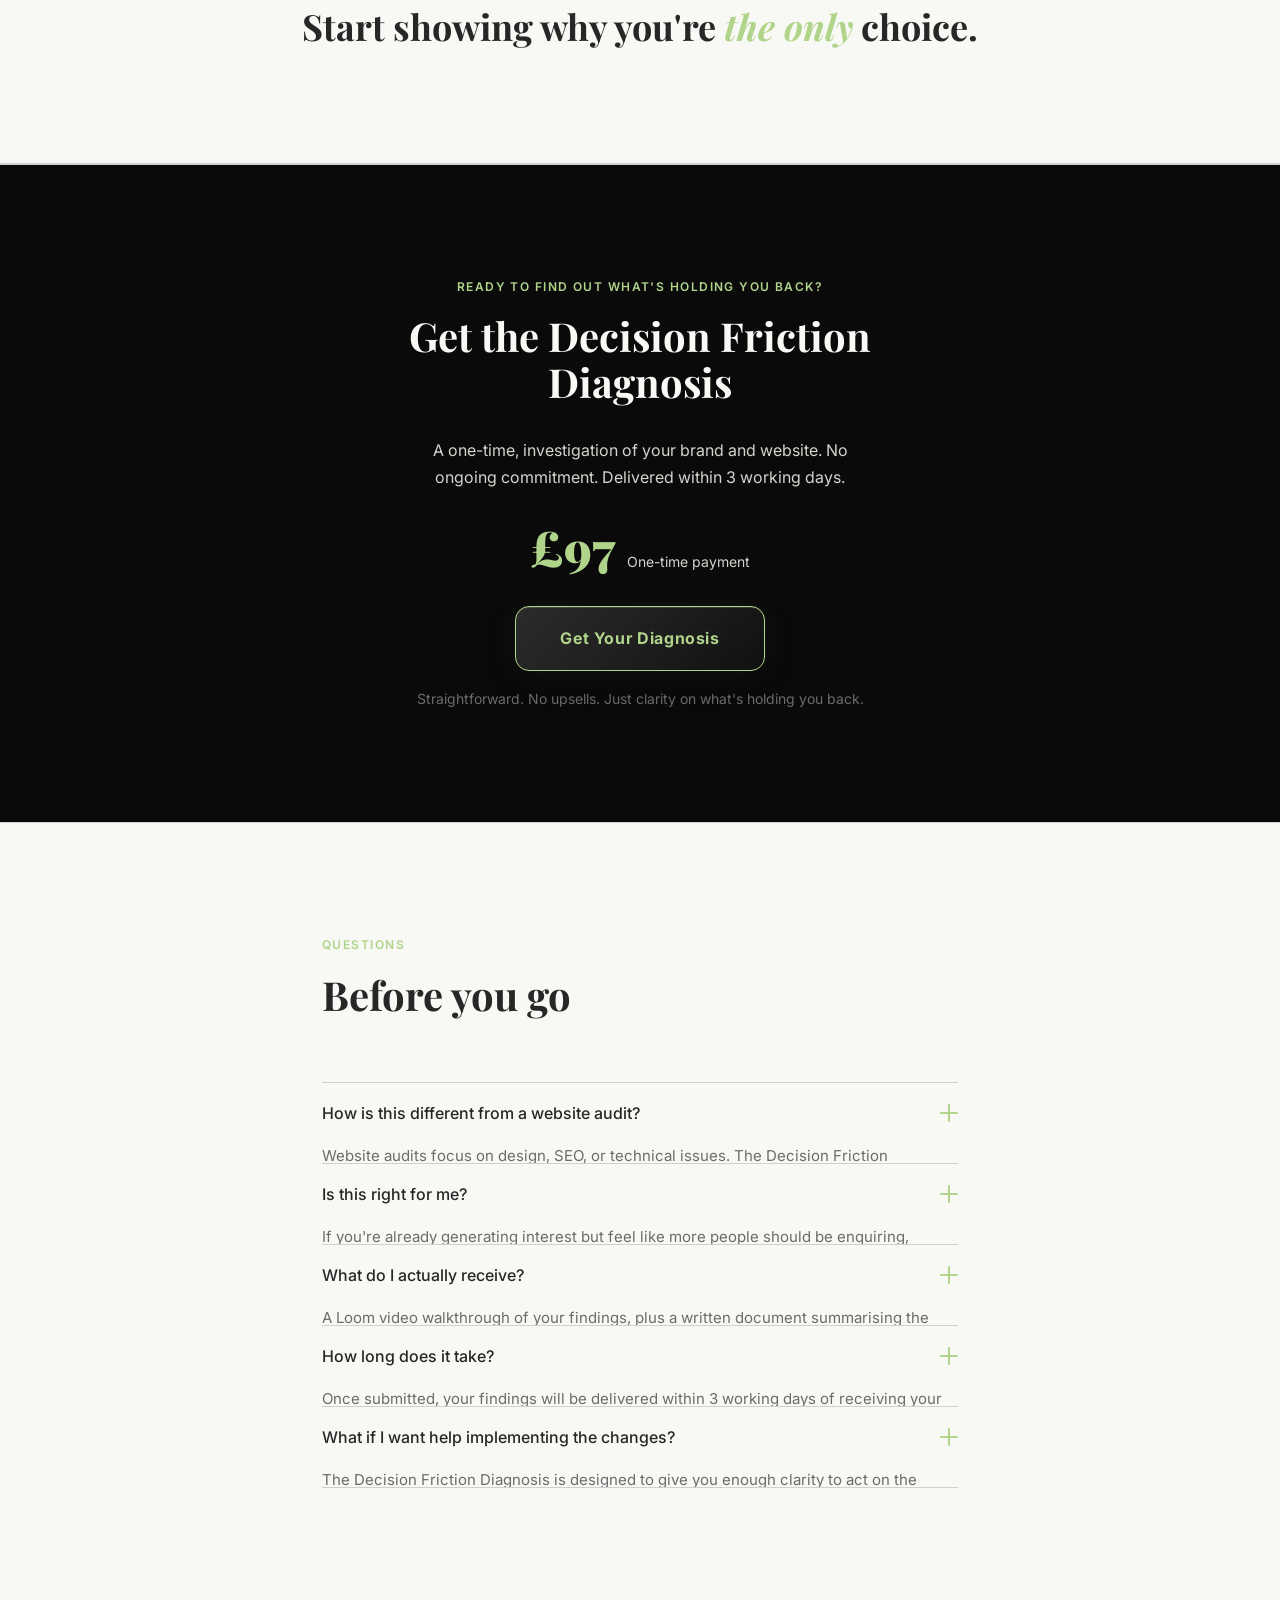
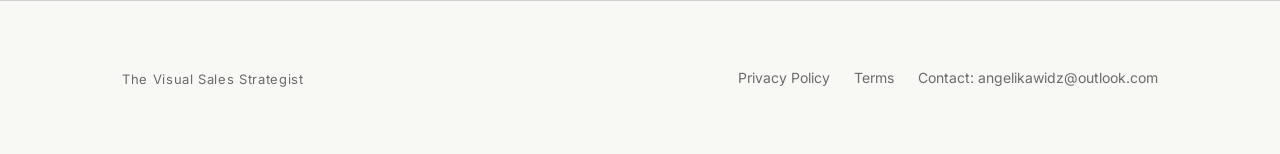
==== commit 6333da9b: "word" ====
--- a/index.html
+++ b/index.html
@@ -22,7 +22,7 @@
       <p class="hero__sub">
         Interest alone rarely leads to a decision.
 <br>
-Discover the hidden friction, unclear messaging, and missed opportunities that may be stopping prospects from choosing you.
+Discover the hidden friction, unclear messaging, and missed opportunities that may be stopping people from choosing you.
       </p>
       <a href="https://buy.stripe.com/dRmaEXaLufKz7OXgvc9MY01" target="_blank" class="btn btn--primary" id="hero__button">Get Your Diagnosis - £97</a>
       <p class="hero__reassurance">One-time diagnosis & video breakdown. Delivered within 3 working days.</p>
@@ -191,7 +191,7 @@
     <div class="container">
       <blockquote class="belief__quote">
         Stop explaining what you do.<br />
-        Start showing why you're<em> the only </em> choice.
+        Start showing why you're <em> the only </em> choice.
       </blockquote>
     </div>
   </section>
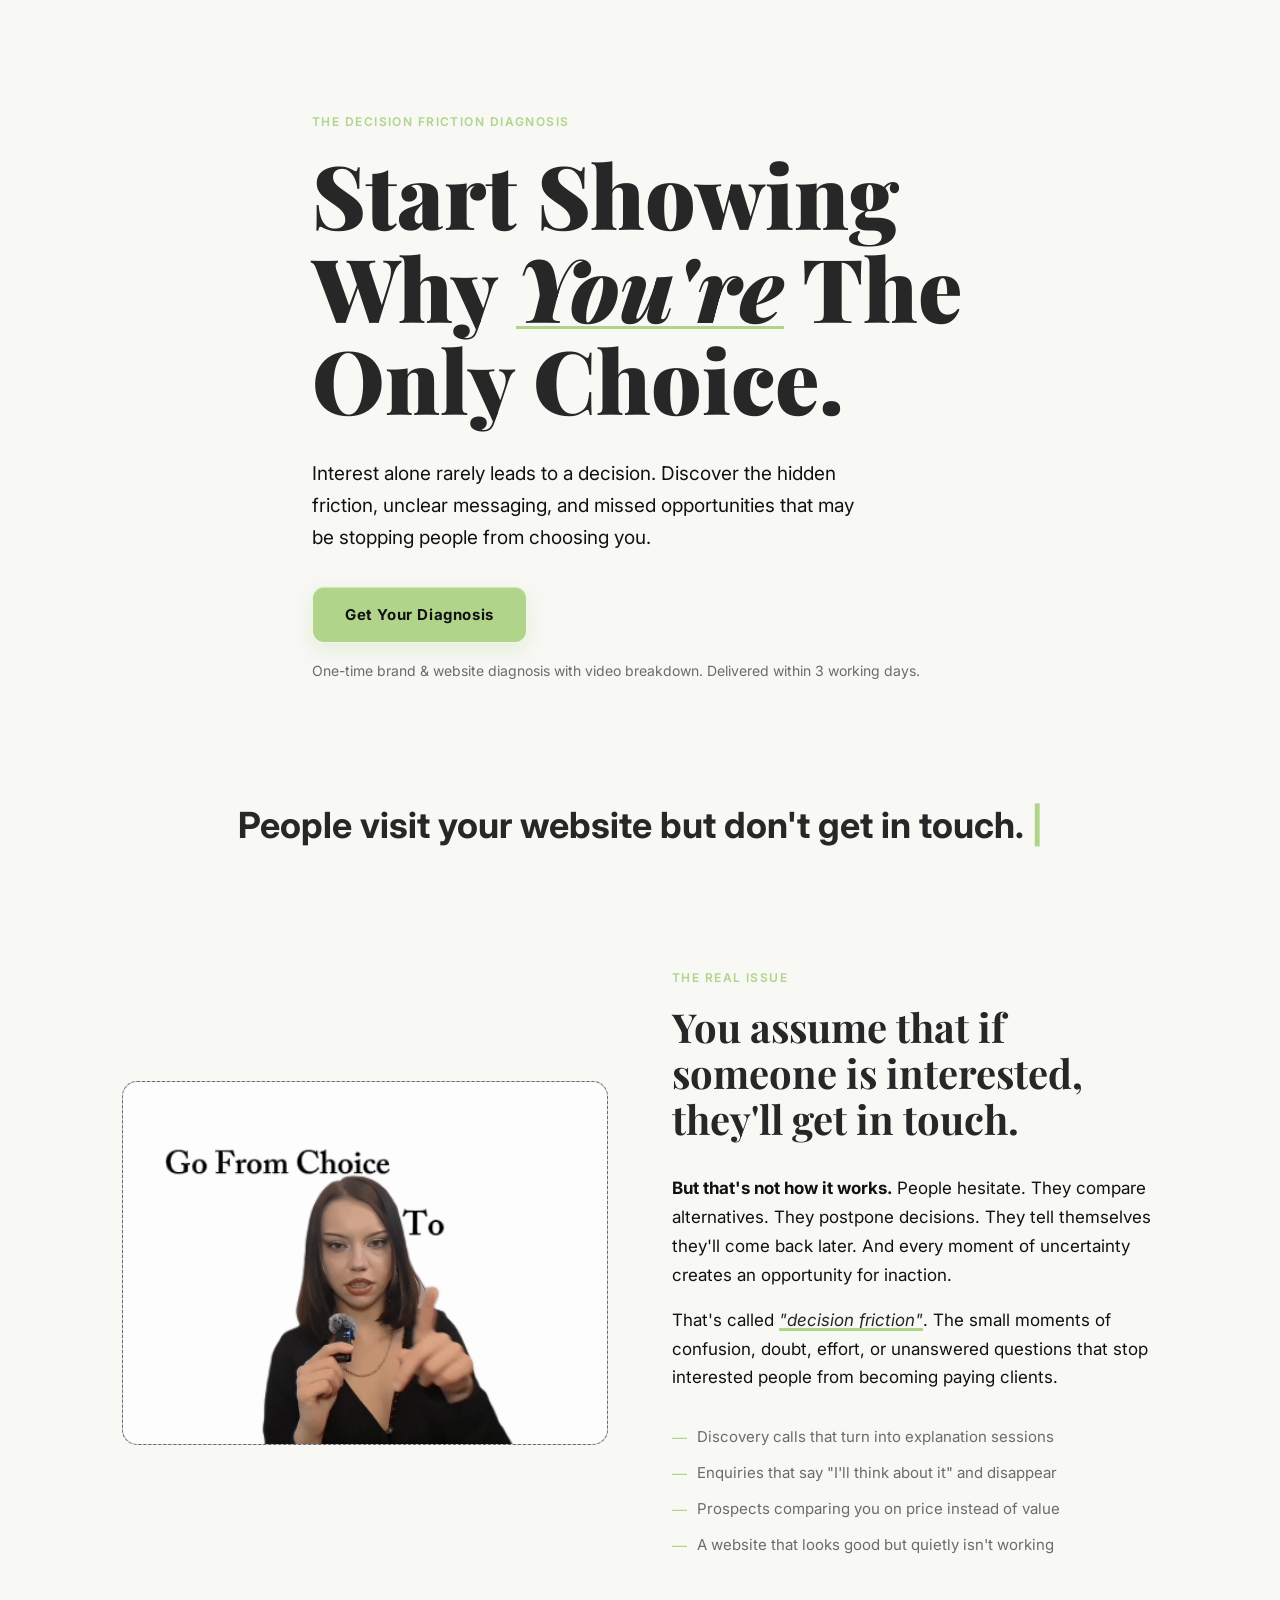
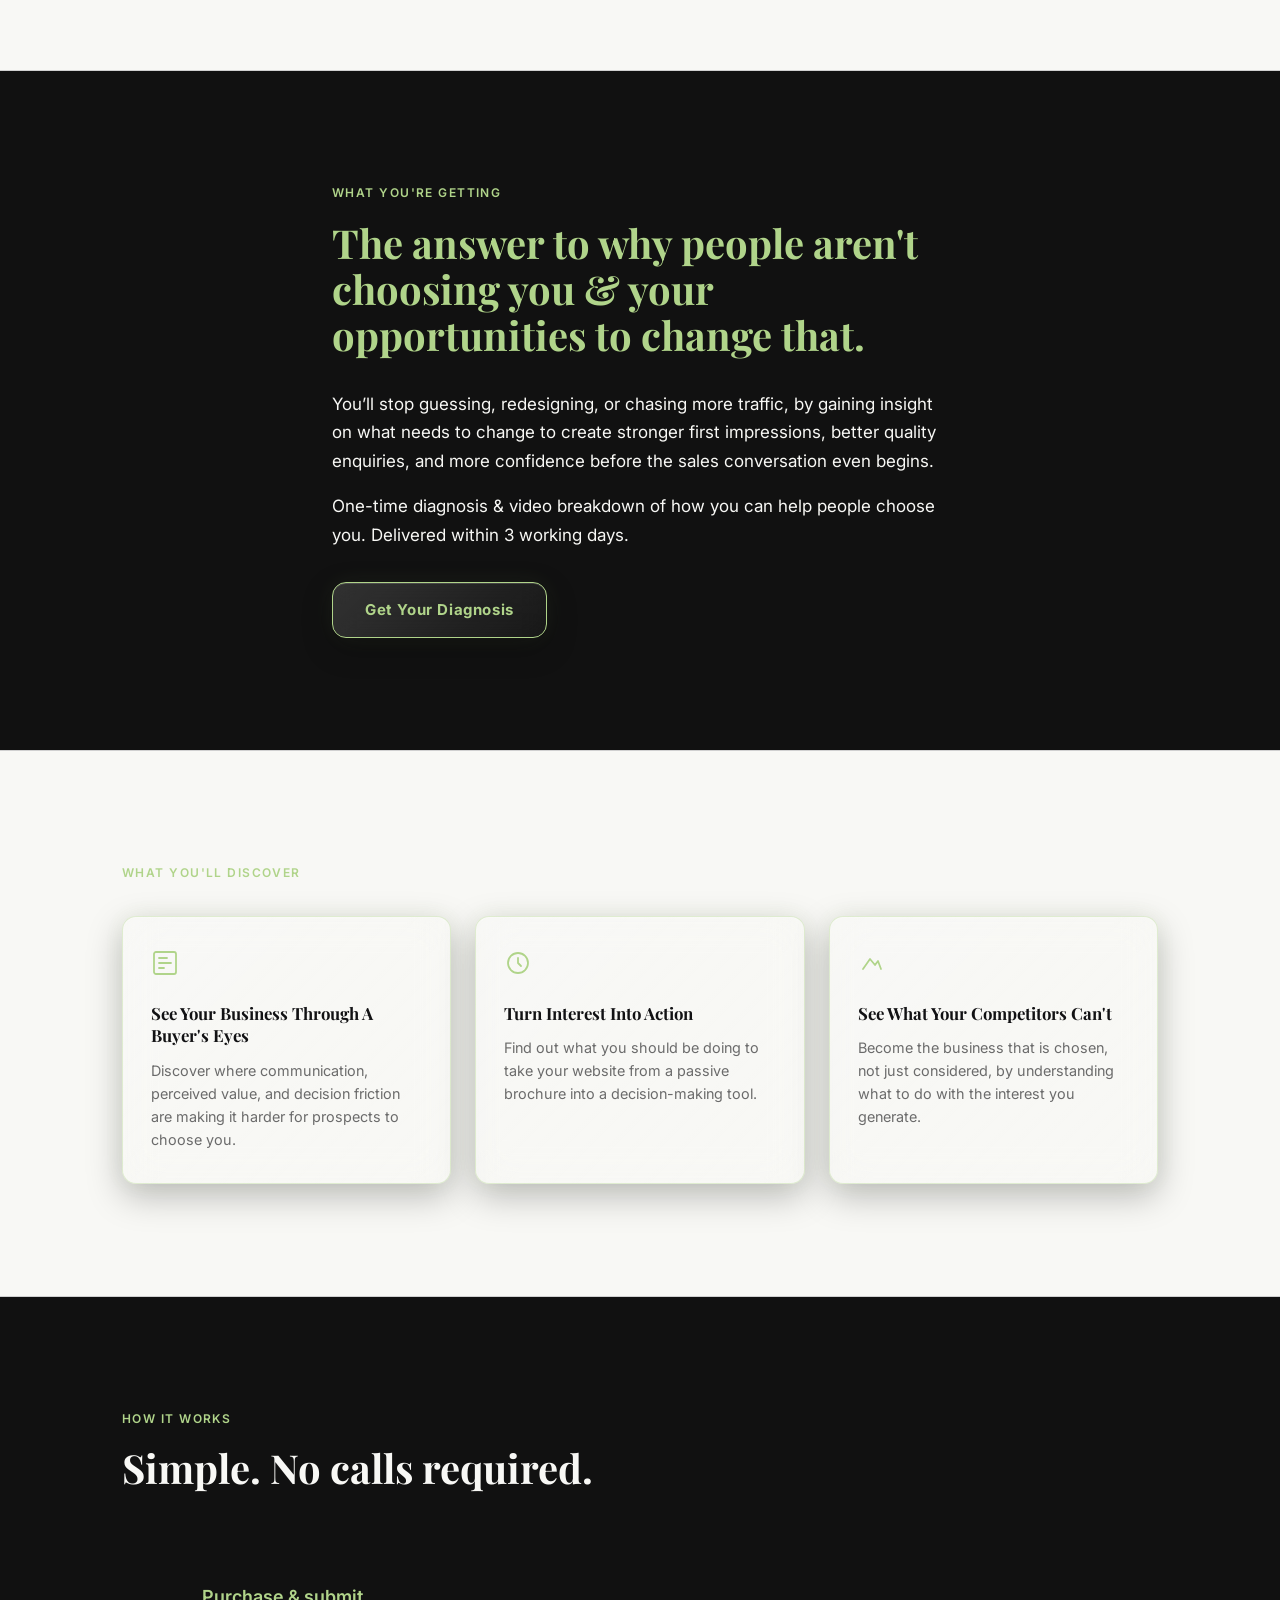
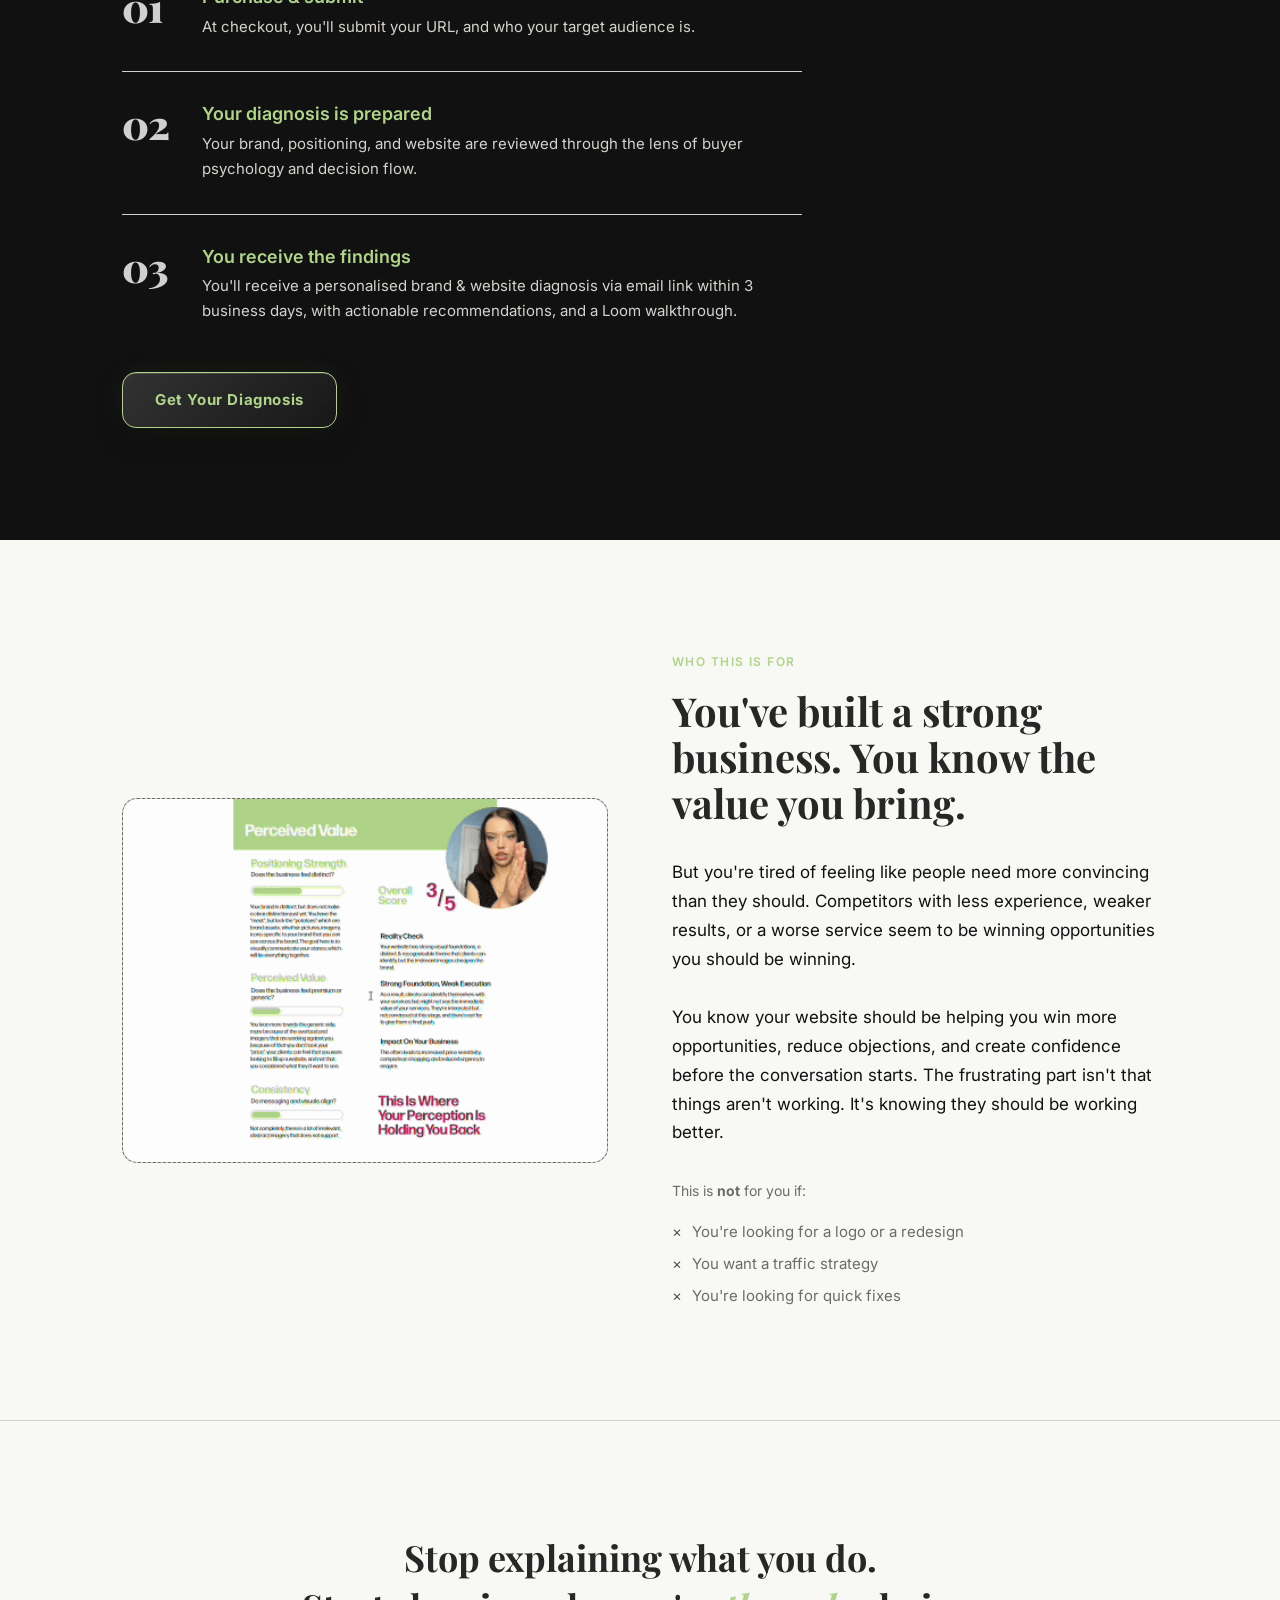
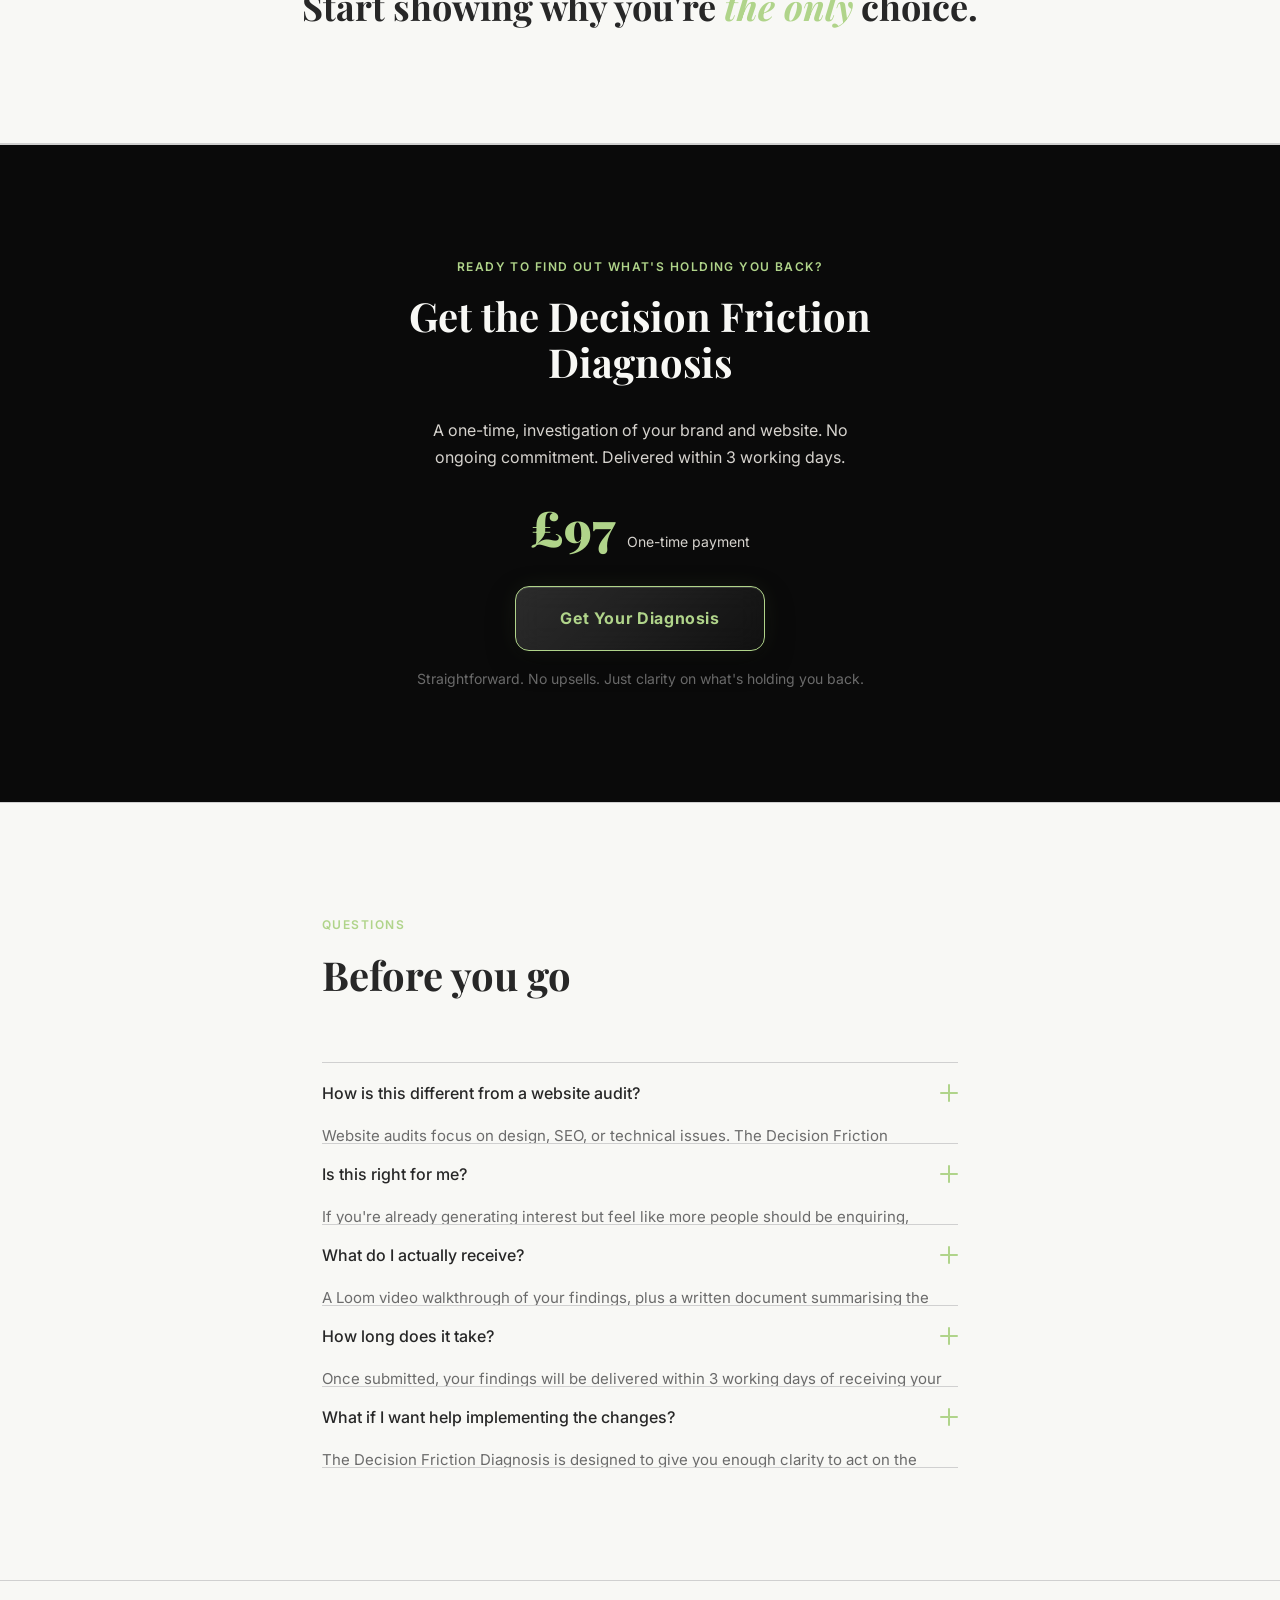
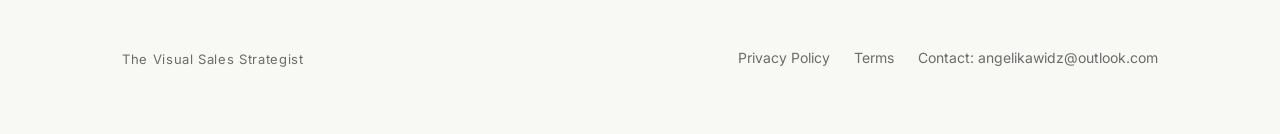
==== commit b53c2fe7: "fixes" ====
--- a/index.html
+++ b/index.html
@@ -21,11 +21,10 @@
       </h1>
       <p class="hero__sub">
         Interest alone rarely leads to a decision.
-<br>
 Discover the hidden friction, unclear messaging, and missed opportunities that may be stopping people from choosing you.
       </p>
-      <a href="https://buy.stripe.com/dRmaEXaLufKz7OXgvc9MY01" target="_blank" class="btn btn--primary" id="hero__button">Get Your Diagnosis - £97</a>
-      <p class="hero__reassurance">One-time diagnosis & video breakdown. Delivered within 3 working days.</p>
+      <a href="https://buy.stripe.com/dRmaEXaLufKz7OXgvc9MY01" target="_blank" class="btn btn--primary" id="hero__button">Get Your Diagnosis</a>
+      <p class="hero__reassurance">One-time brand & website diagnosis with video breakdown. Delivered within 3 working days.</p>
     </div>
   </section>
 
@@ -75,7 +74,7 @@
         You’ll stop guessing, redesigning, or chasing more traffic, by gaining insight on what needs to change to create stronger first impressions, better quality enquiries, and more confidence before the sales conversation even begins.
       </p>
       <p class="solution__lead">  One-time diagnosis & video breakdown of how you can help people choose you. Delivered within 3 working days.</p>
-       <a href="https://buy.stripe.com/dRmaEXaLufKz7OXgvc9MY01" target="_blank" class="btn btn--primary">Get Your Diagnosis - £97</a>
+       <a href="https://buy.stripe.com/dRmaEXaLufKz7OXgvc9MY01" target="_blank" class="btn btn--primary">Get Your Diagnosis</a>
     </div>
   </section>
 
@@ -147,11 +146,11 @@
           <span class="step__num">03</span>
           <div>
             <h3>You receive the findings</h3>
-            <p>You'll receive a personalised diagnosis via email within 3 business days, with actionable recommendations, and a Loom walkthrough.</p>
-          </div>
-        </div>
-      </div>
-       <a href="https://buy.stripe.com/dRmaEXaLufKz7OXgvc9MY01" target="_blank" class="btn btn--primary">Get Your Diagnosis - £97</a>
+            <p>You'll receive a personalised brand & website diagnosis via email link within 3 business days, with actionable recommendations, and a Loom walkthrough.</p>
+          </div>
+        </div>
+      </div>
+       <a href="https://buy.stripe.com/dRmaEXaLufKz7OXgvc9MY01" target="_blank" class="btn btn--primary">Get Your Diagnosis</a>
     </div>
   </section>
 
--- a/style.css
+++ b/style.css
@@ -360,7 +360,16 @@
   font-size: clamp(1.5rem, 3vw, 2.25rem);
   color: var(--dark-grey);
   margin: 0;
-  padding: 10px 0;
+    max-height: 10vh;
+}
+@media screen and (max-width: 600px) {
+.pain-bar {
+  padding: 5% 10%;
+    max-height: 10vh;
+  display: flex;
+  align-items: center;
+}
+  
 }
 /* .pain-headline {
   color: var(--dark-grey);
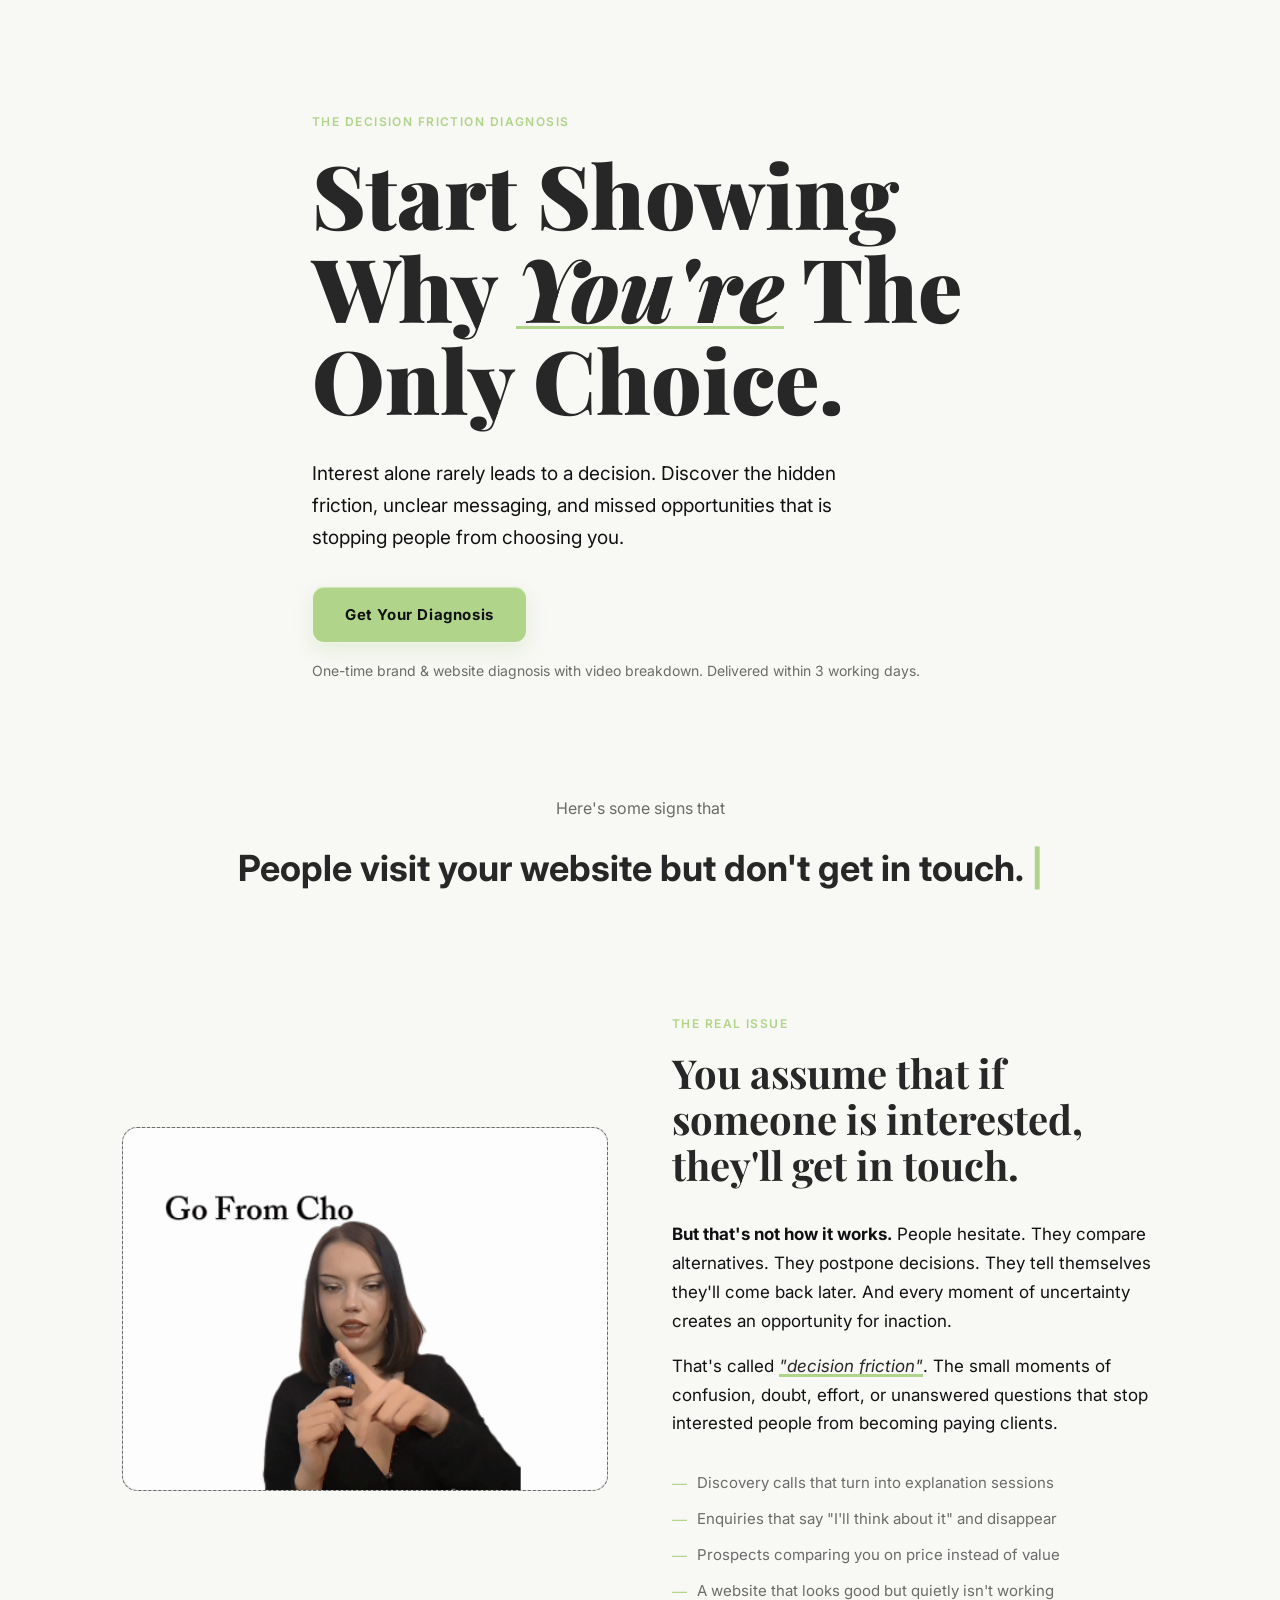
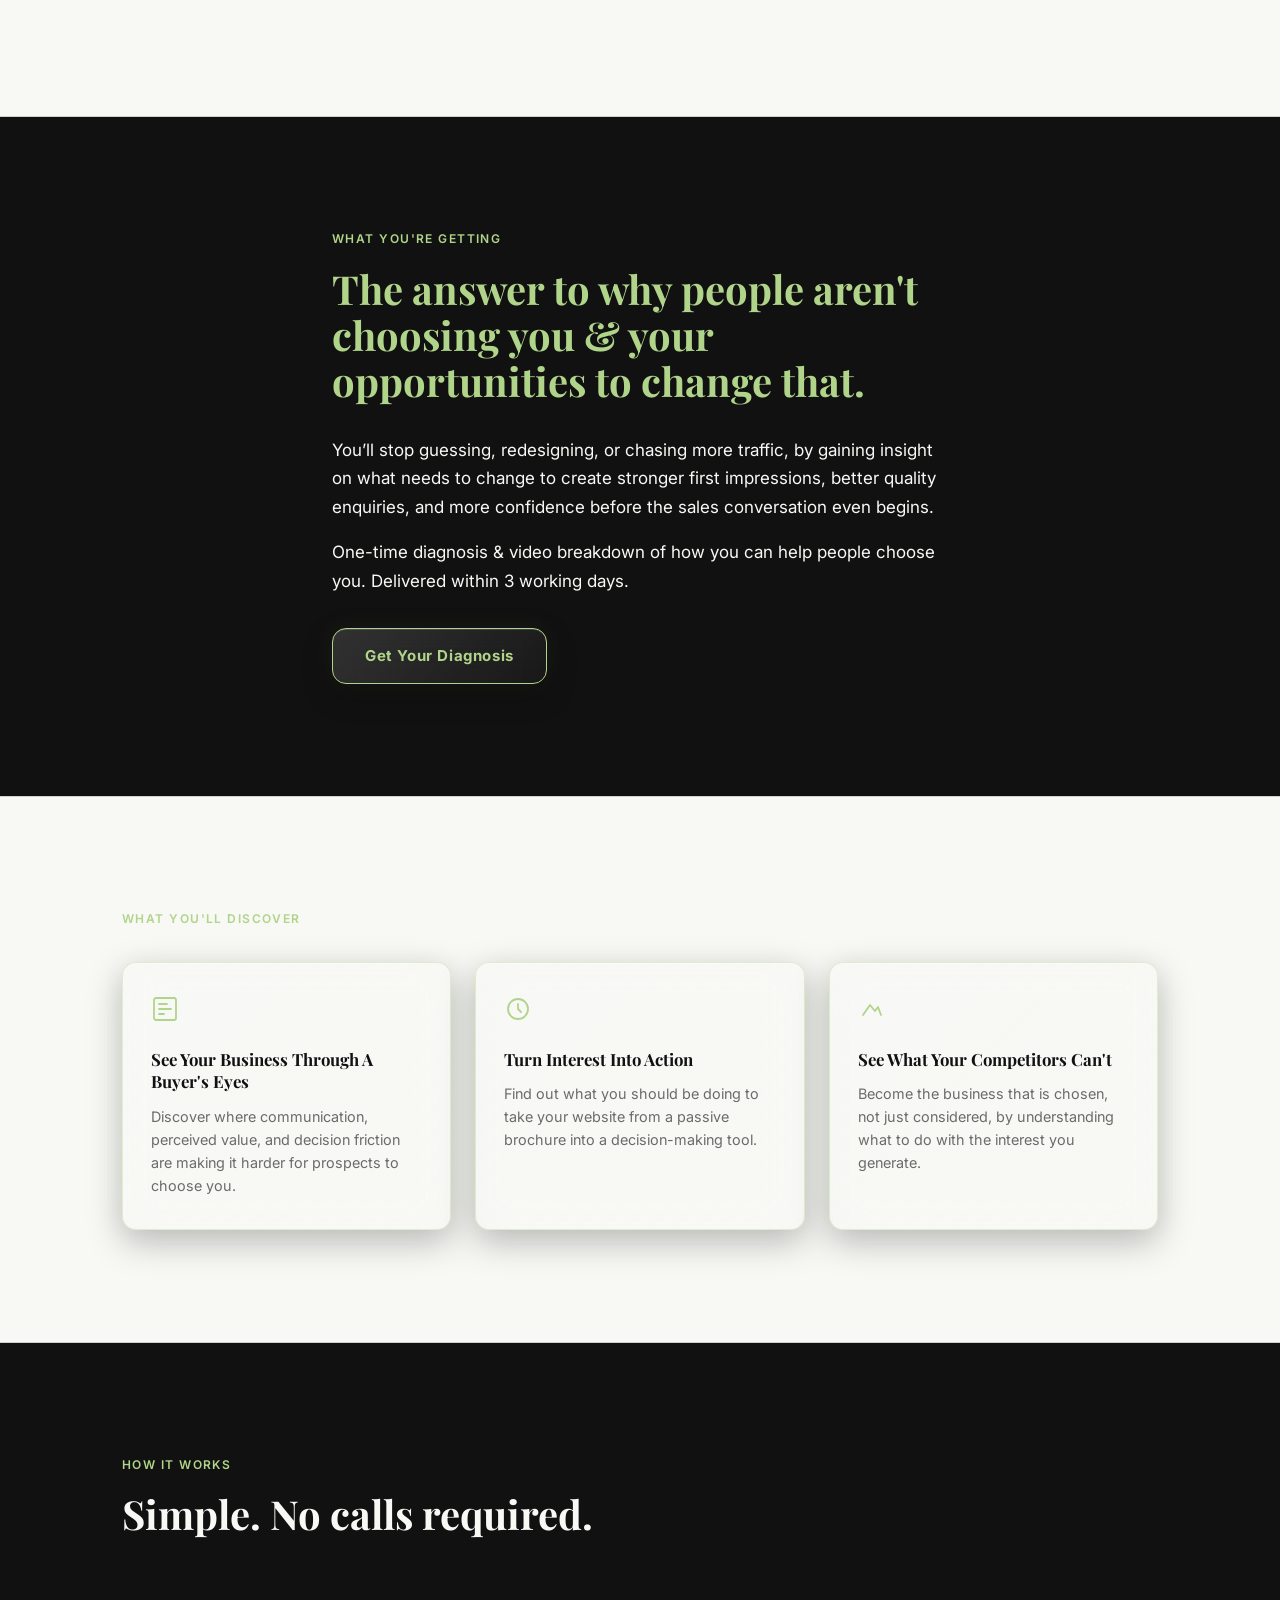
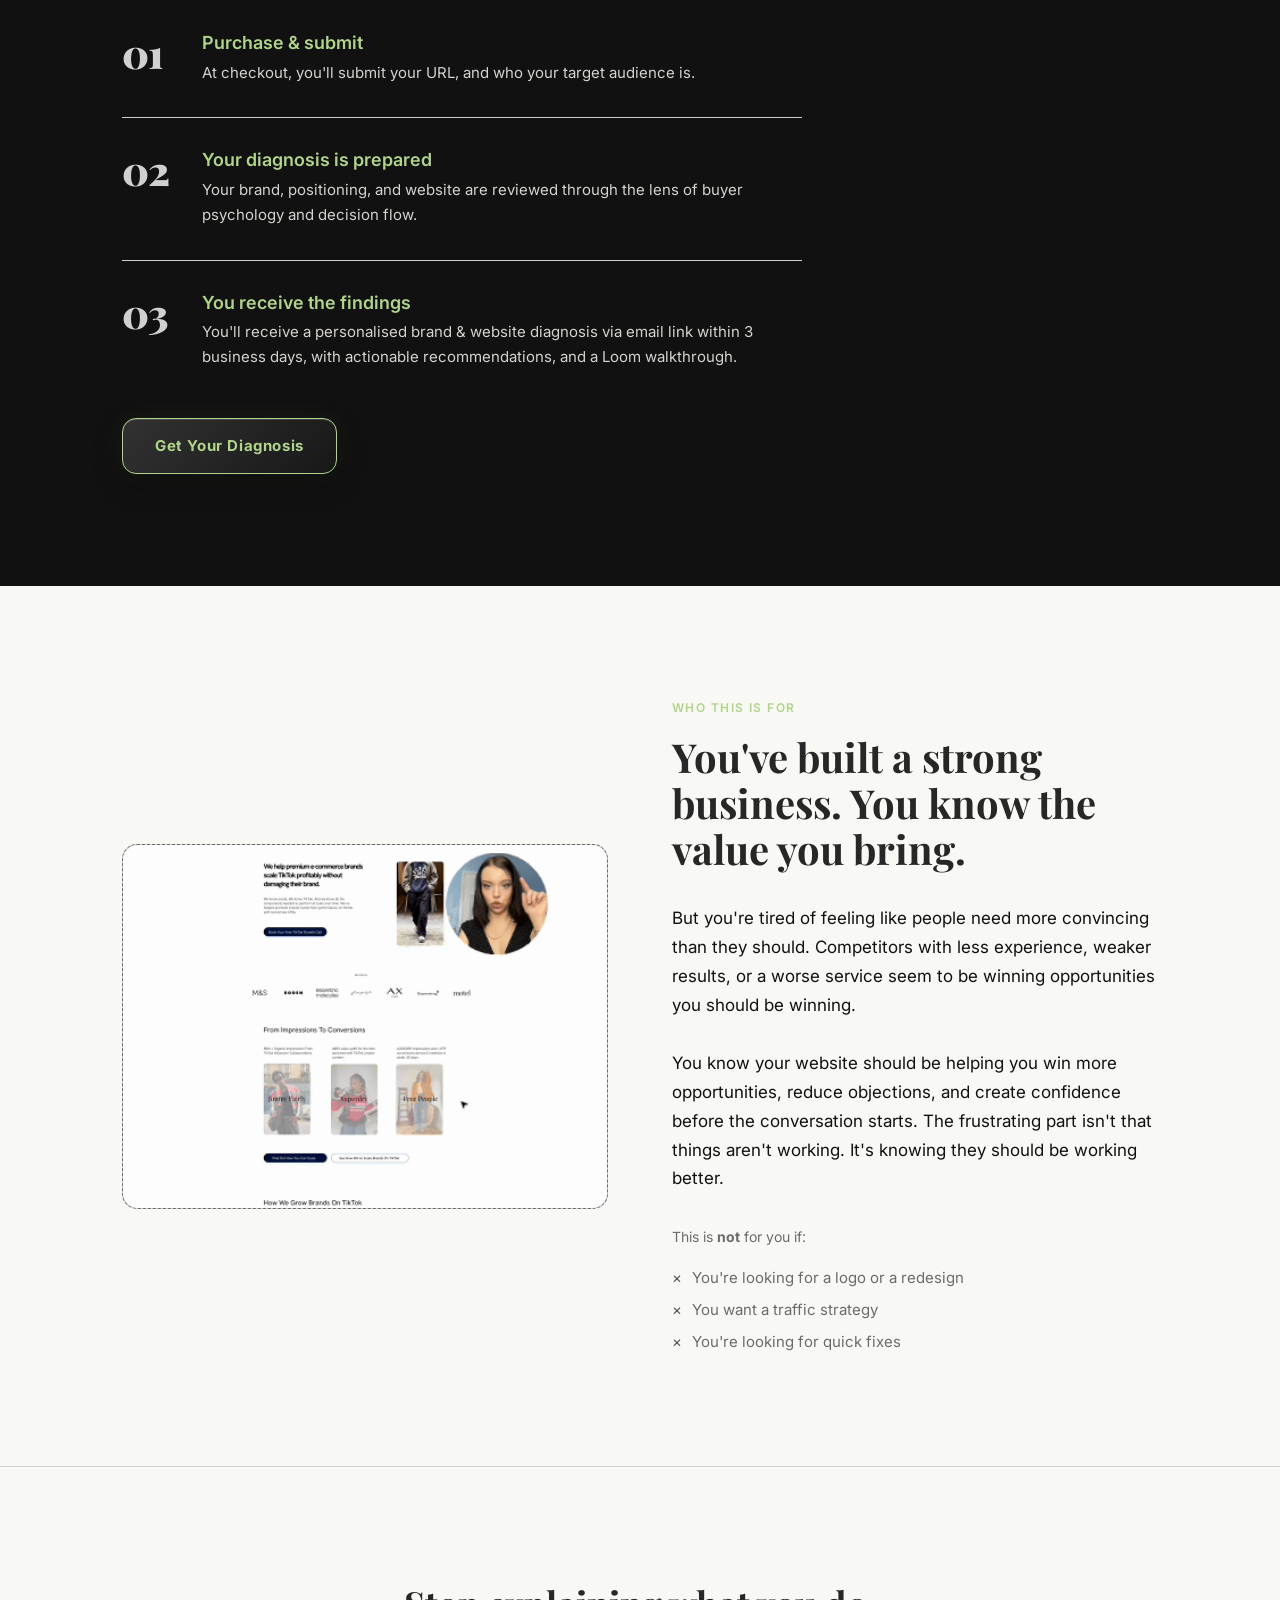
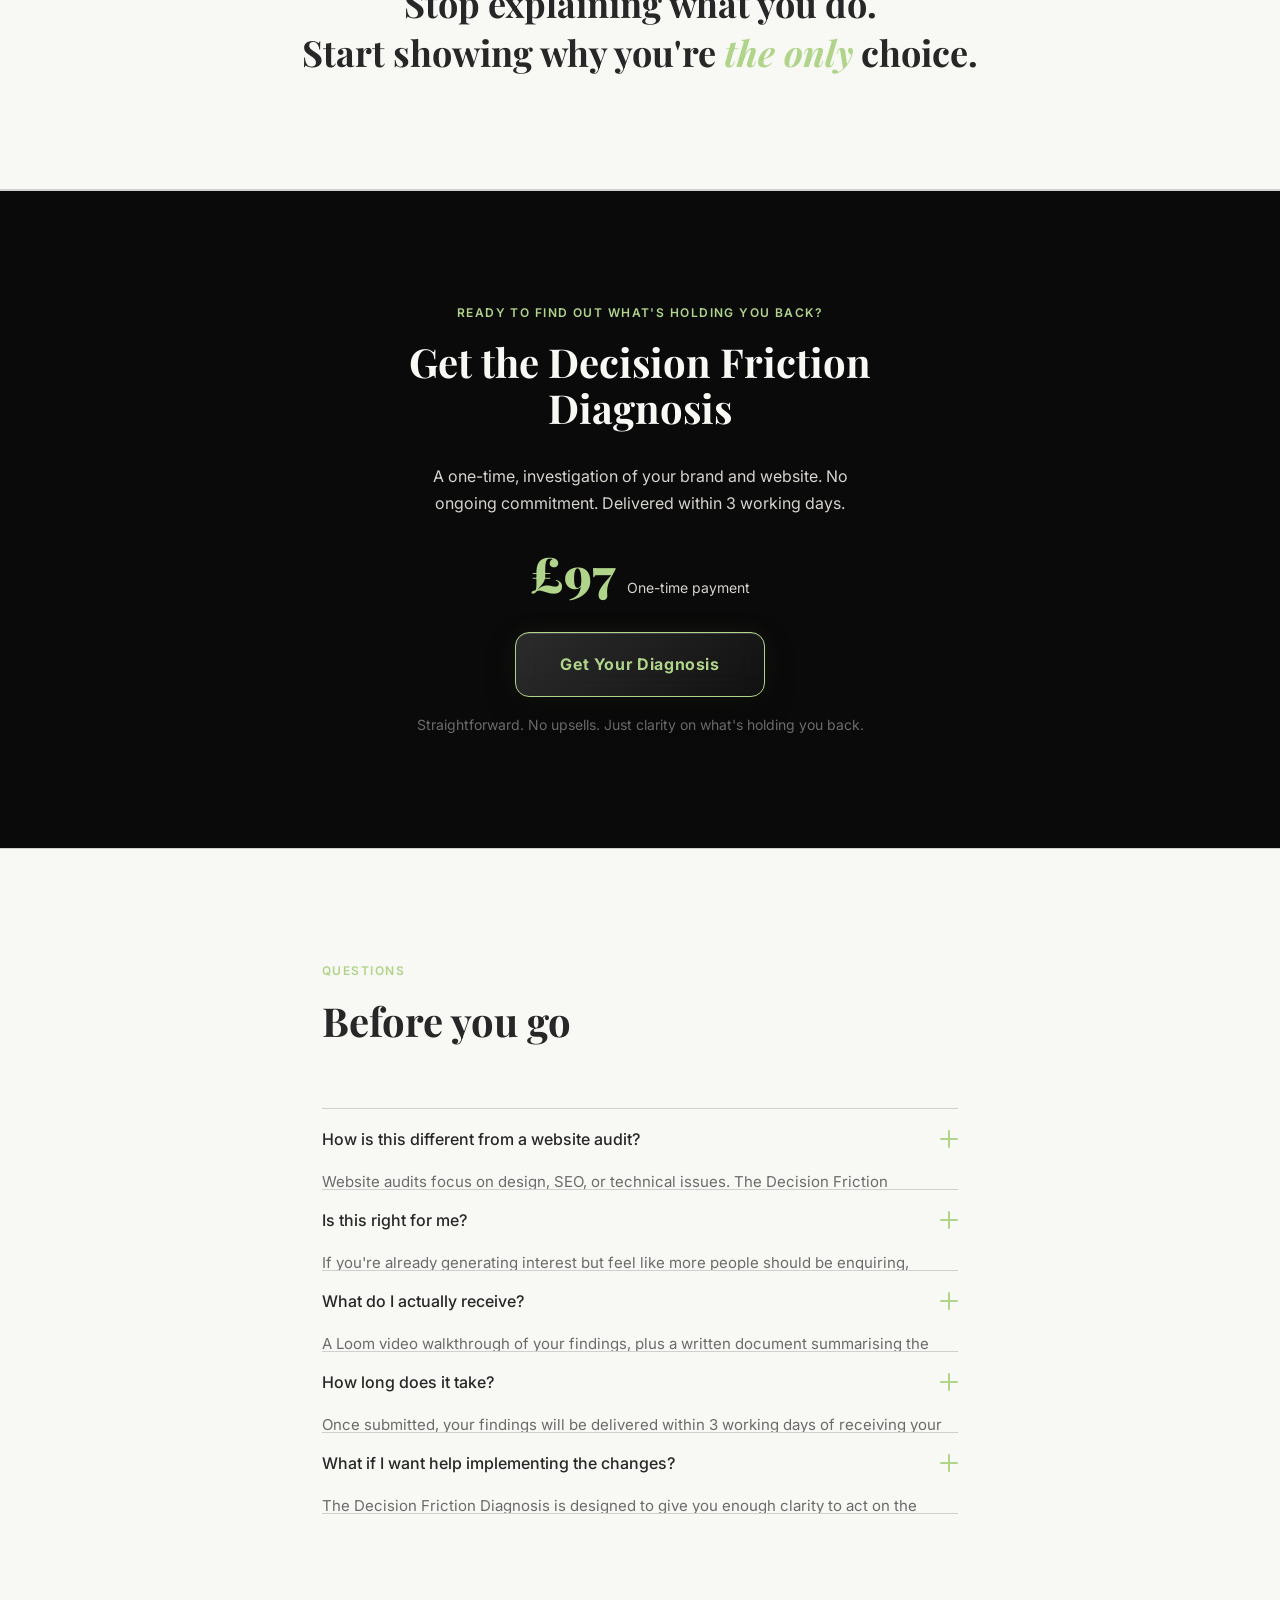
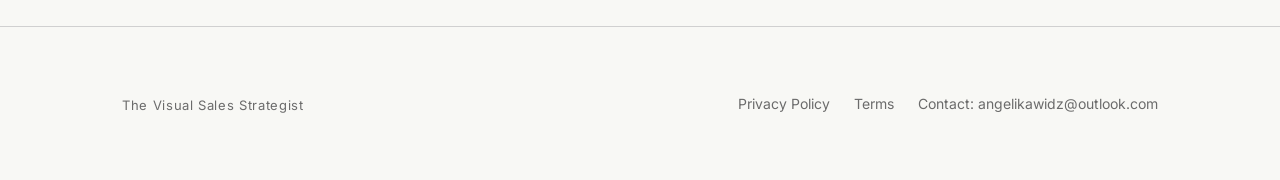
==== commit f5be4c15: "few changes" ====
--- a/index.html
+++ b/index.html
@@ -4,6 +4,7 @@
   <meta charset="UTF-8" />
   <meta name="viewport" content="width=device-width, initial-scale=1.0" />
   <title>Decision Friction Audit — Become the Easiest Choice</title>
+  <link rel="icon" type="image/x-icon" href="tvss favicon-04.png">
   <meta name="description" content="A strategic audit that identifies exactly where your brand and website are creating hesitation — and what to fix first." />
   <link rel="preconnect" href="https://fonts.googleapis.com" />
   <link rel="preconnect" href="https://fonts.gstatic.com" crossorigin />
@@ -21,7 +22,7 @@
       </h1>
       <p class="hero__sub">
         Interest alone rarely leads to a decision.
-Discover the hidden friction, unclear messaging, and missed opportunities that may be stopping people from choosing you.
+Discover the hidden friction, unclear messaging, and missed opportunities that is stopping people from choosing you.
       </p>
       <a href="https://buy.stripe.com/dRmaEXaLufKz7OXgvc9MY01" target="_blank" class="btn btn--primary" id="hero__button">Get Your Diagnosis</a>
       <p class="hero__reassurance">One-time brand & website diagnosis with video breakdown. Delivered within 3 working days.</p>
@@ -29,6 +30,7 @@
   </section>
 
   <!-- ─── PROOF BAR ─────────────────────────────────────────── -->
+       <p class="pain-bar__headline">Here's some signs that </p>
    <section class="pain-bar">
   <p class="typing-line">
   <span id="typing"></span>
--- a/style.css
+++ b/style.css
@@ -358,23 +358,25 @@
 
 .pain-bar {
   font-size: clamp(1.5rem, 3vw, 2.25rem);
-  color: var(--dark-grey);
+  color: var(--grey-dark);
   margin: 0;
-    max-height: 10vh;
+    max-height: 1vh;
+    padding: 0 0 5% 0;
 }
 @media screen and (max-width: 600px) {
 .pain-bar {
   padding: 5% 10%;
-    max-height: 10vh;
+    max-height: 1vh;
   display: flex;
   align-items: center;
 }
   
 }
-/* .pain-headline {
-  color: var(--dark-grey);
+.pain-bar__headline {
+  color: var(--grey-mid);
   text-align: center;
-} */
+  font-size: medium;
+}
 .typing-line {
   font-size: clamp(1.5rem, 3vw, 2.25rem);
   font-weight: 700;
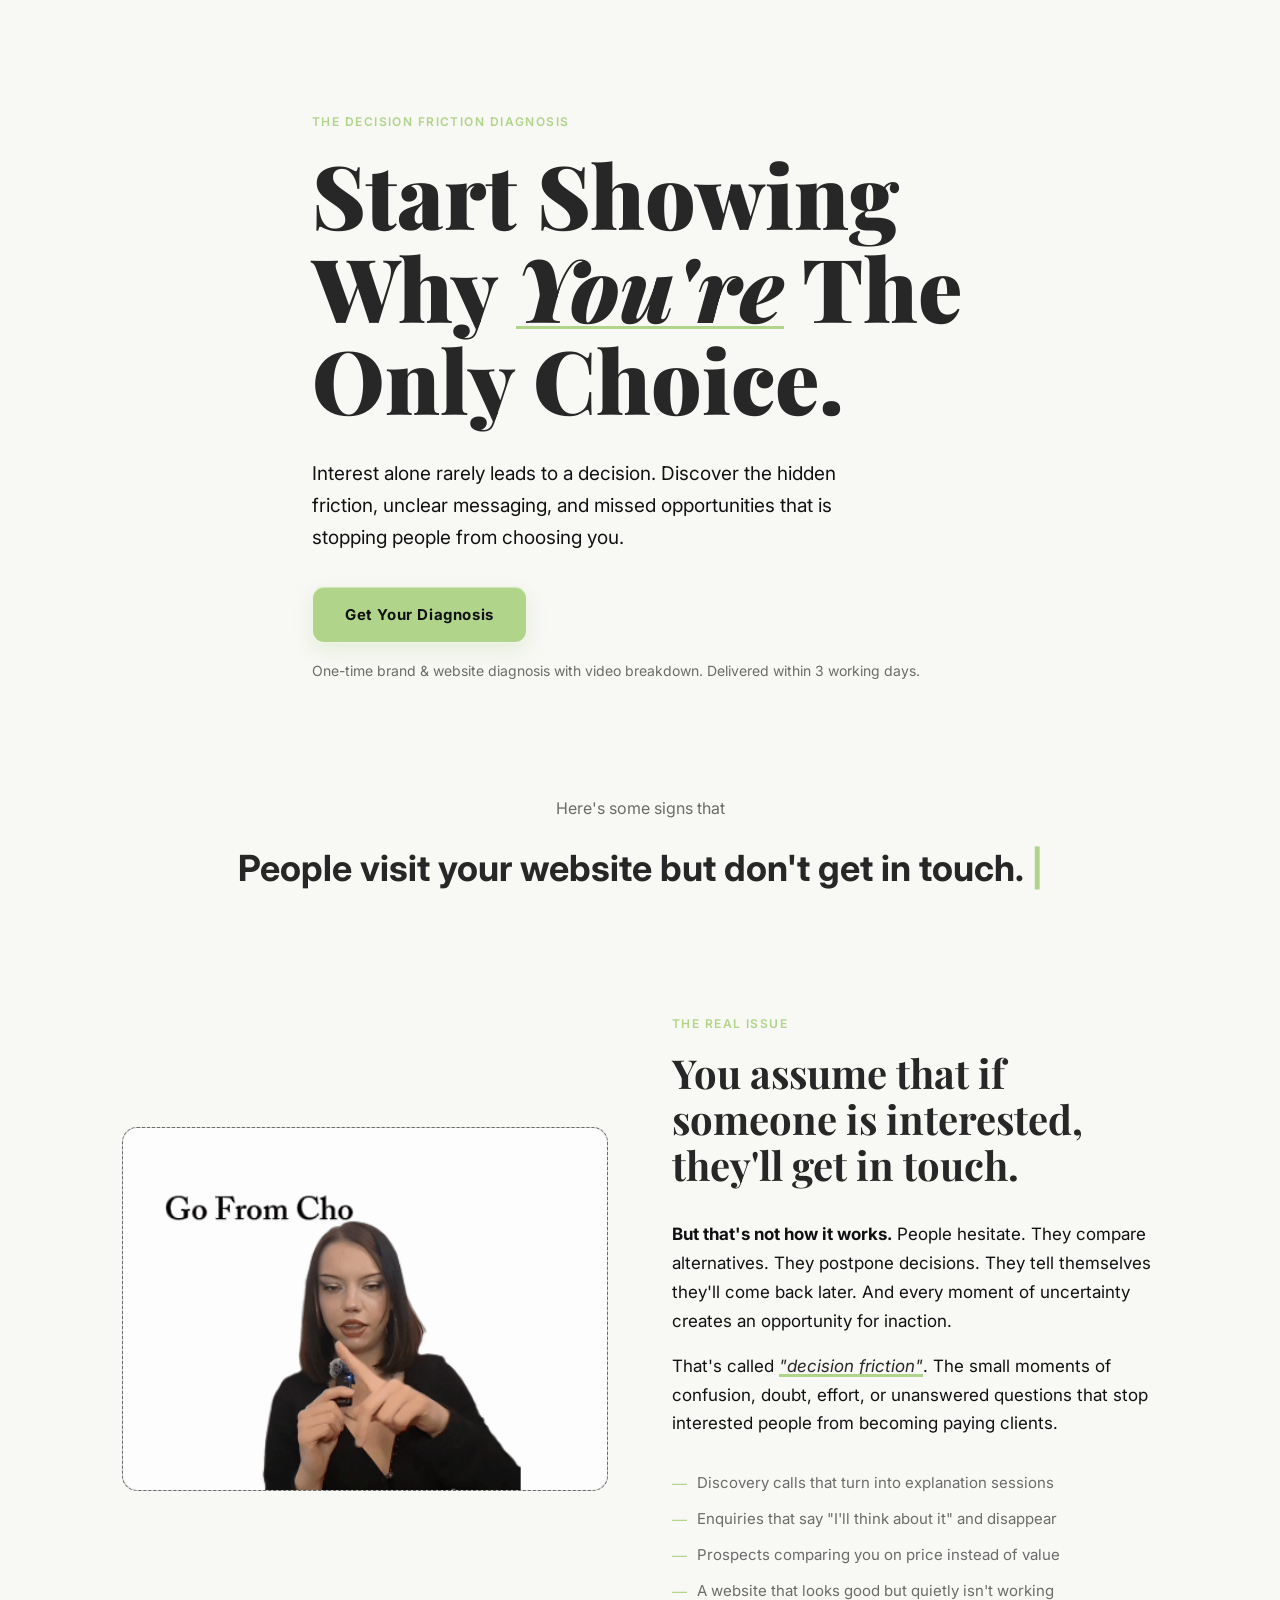
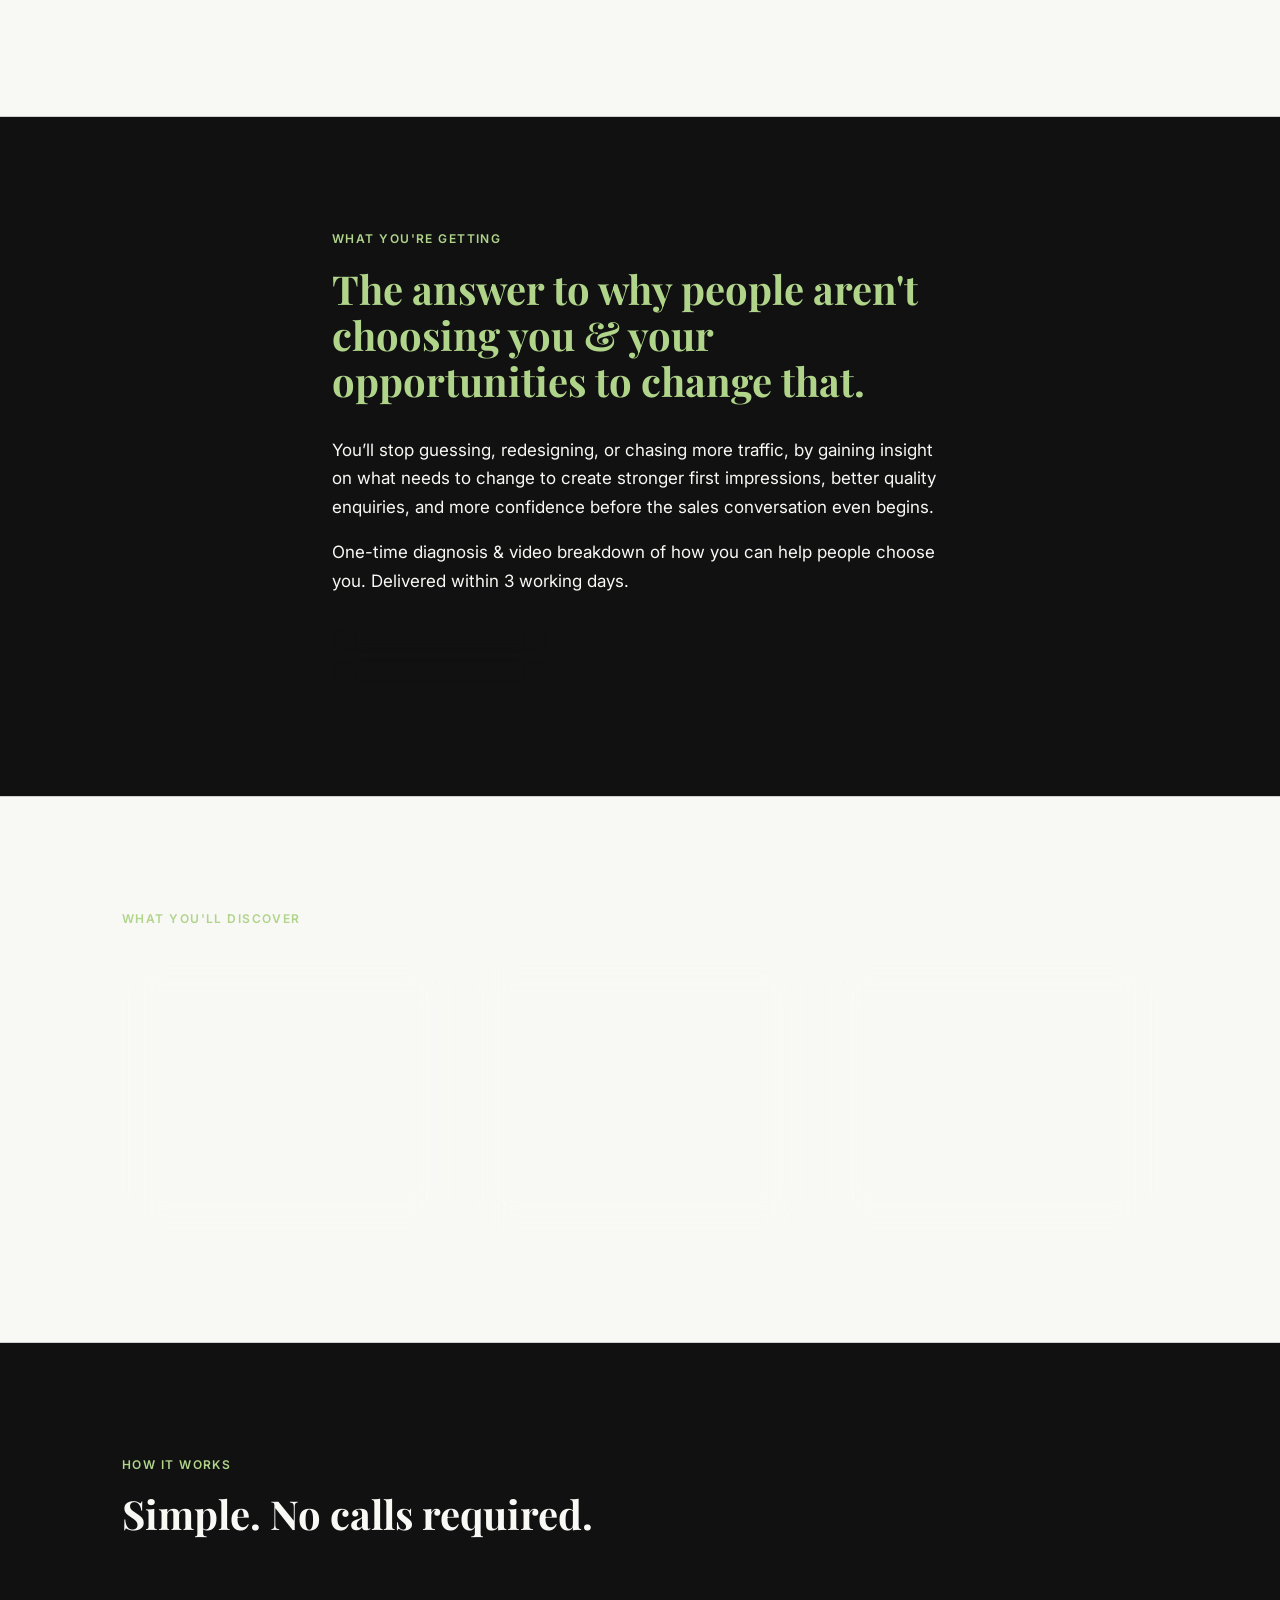
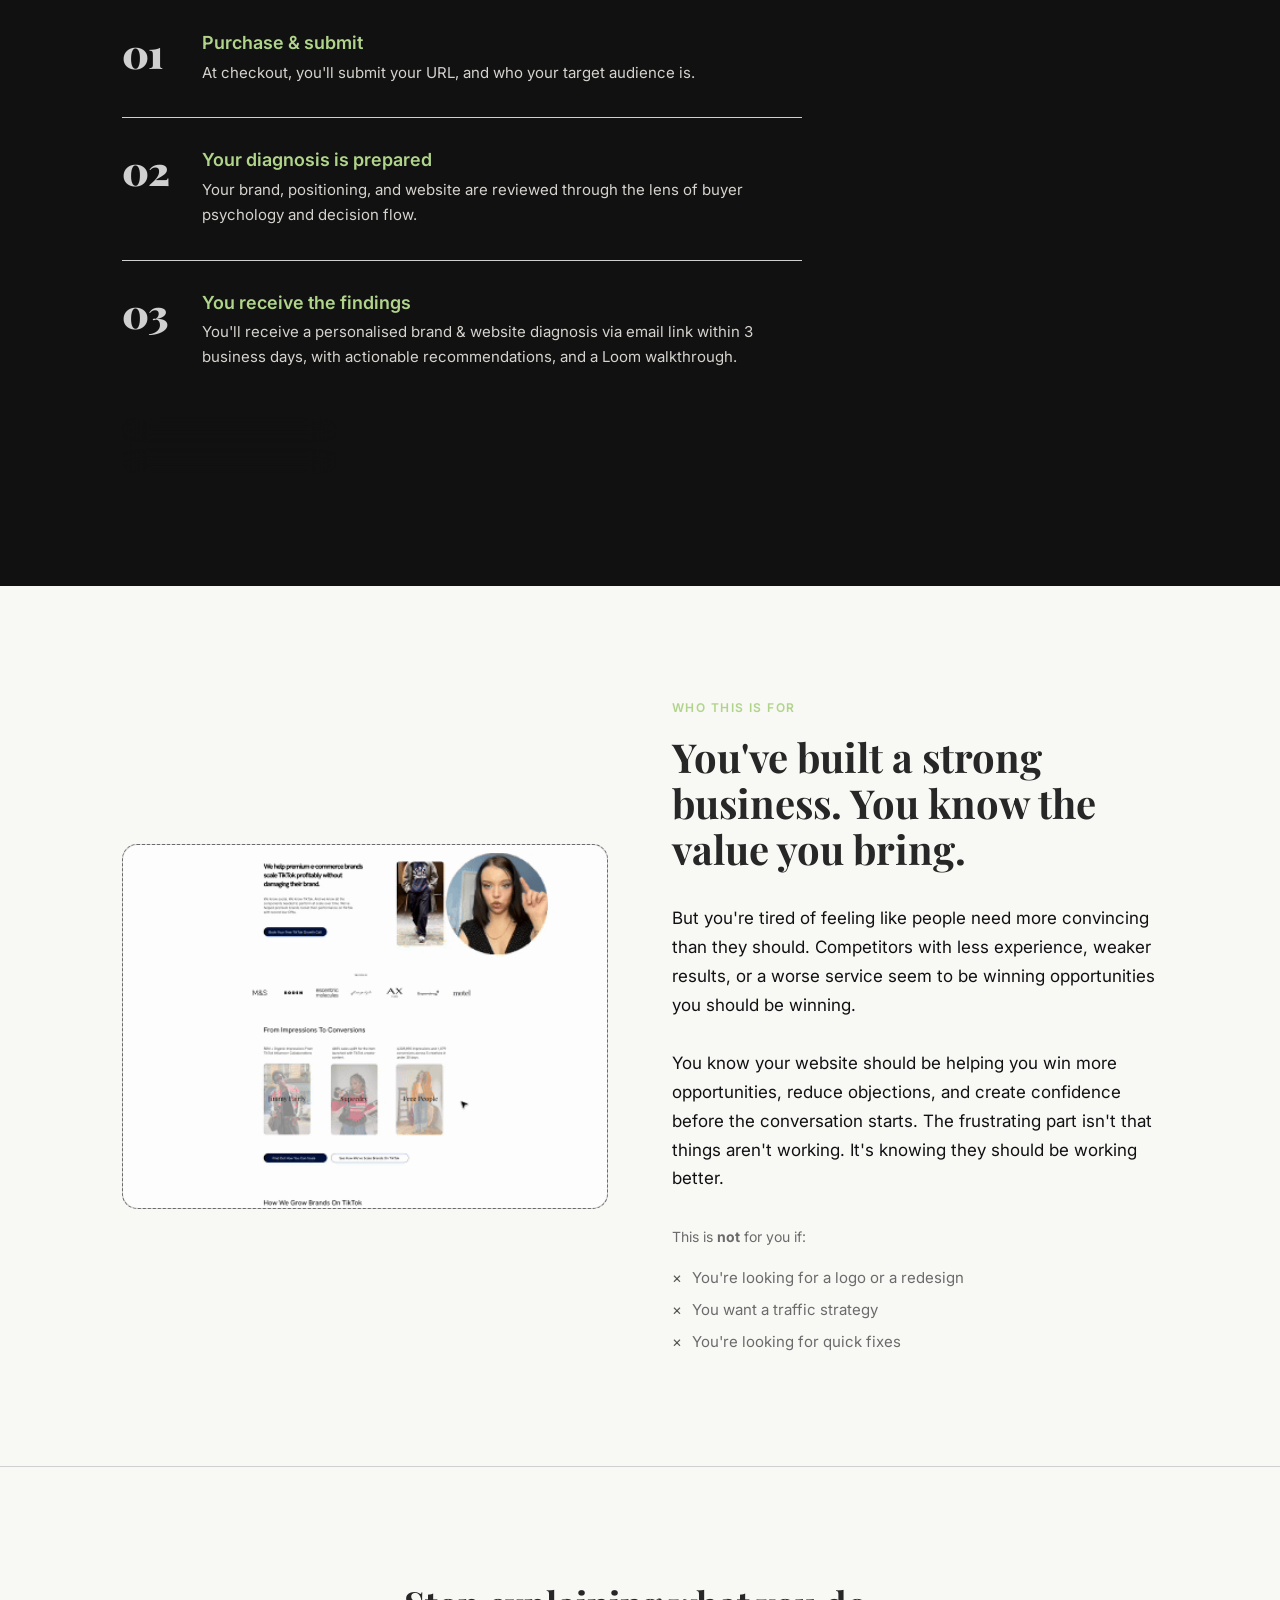
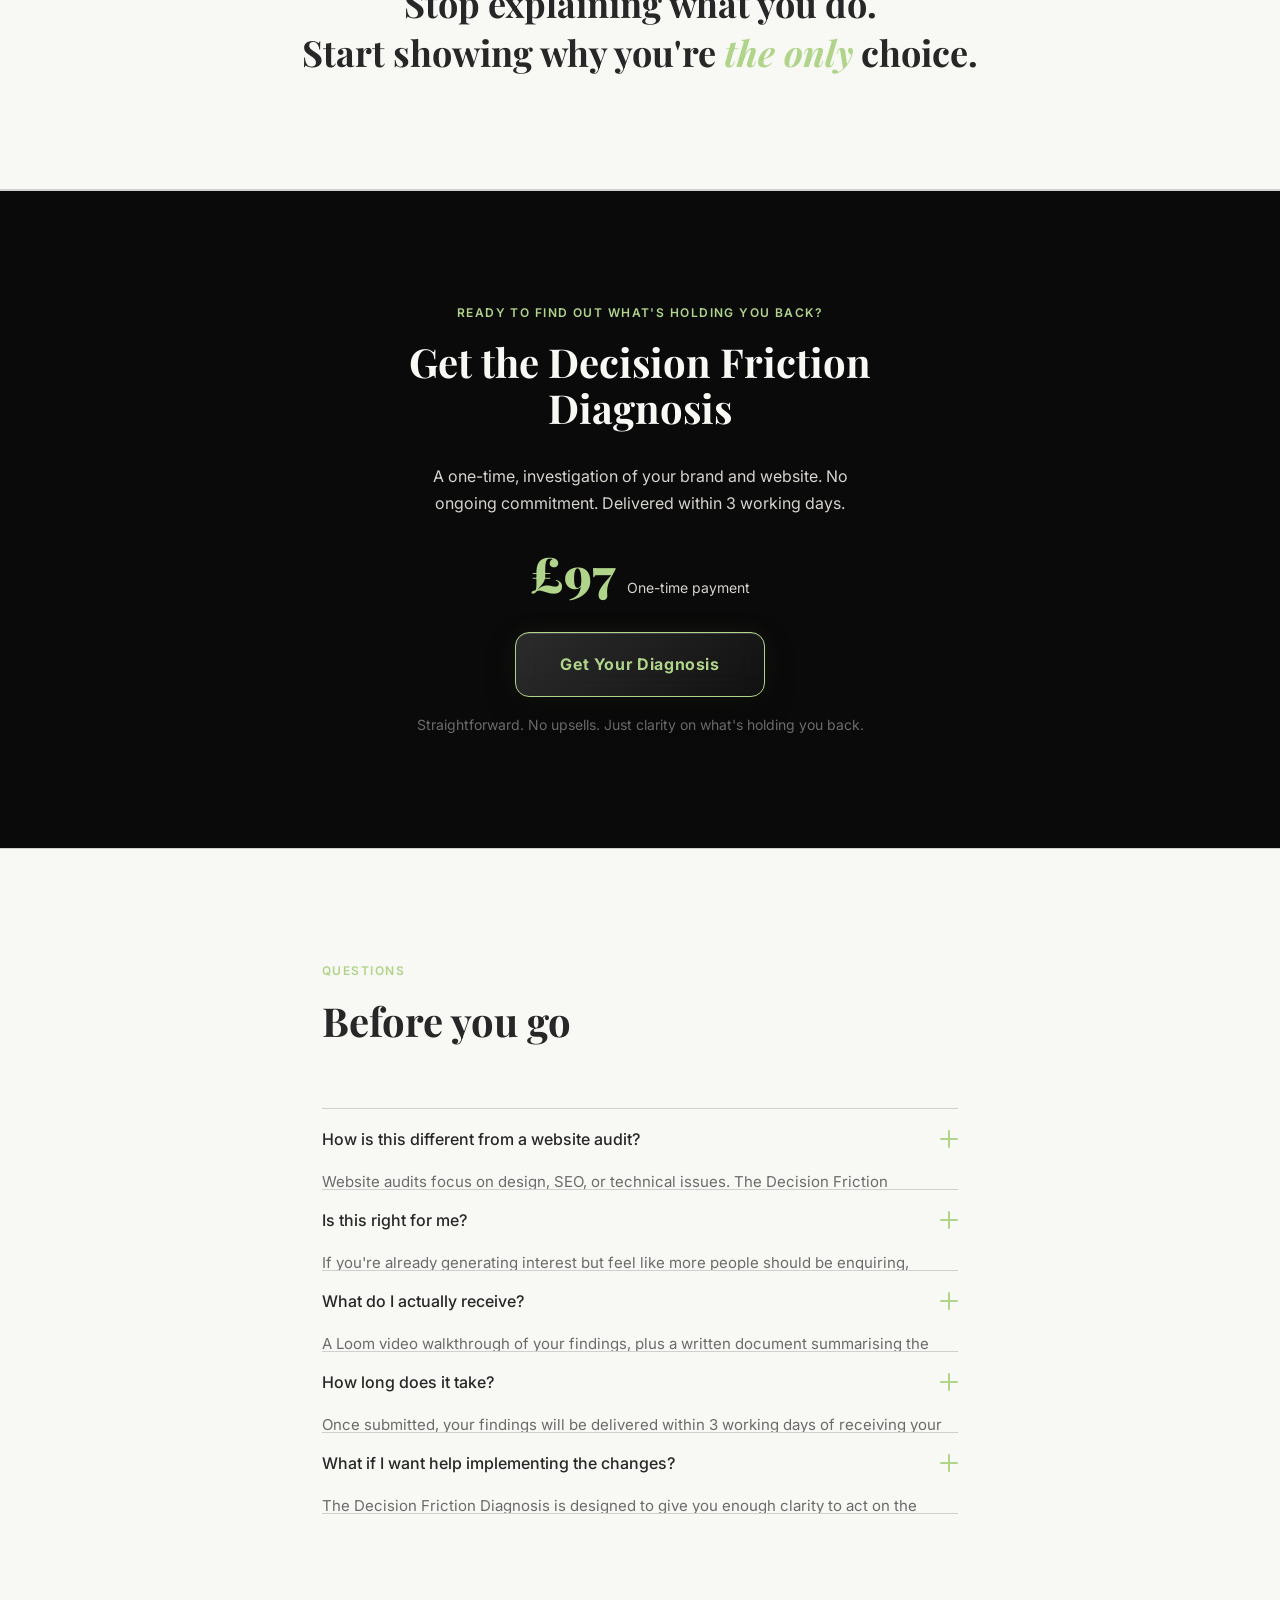
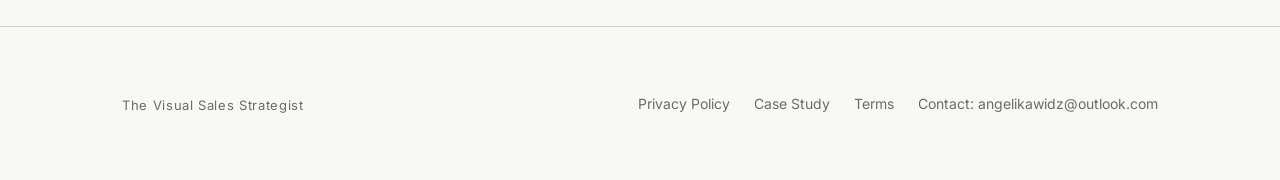
==== commit 81b4e27f: "portfolio page master" ====
--- a/index.html
+++ b/index.html
@@ -28,6 +28,8 @@
       <p class="hero__reassurance">One-time brand & website diagnosis with video breakdown. Delivered within 3 working days.</p>
     </div>
   </section>
+
+  
 
   <!-- ─── PROOF BAR ─────────────────────────────────────────── -->
        <p class="pain-bar__headline">Here's some signs that </p>
@@ -282,6 +284,7 @@
       <p class="footer__tagline">The Visual Sales Strategist</p>
       <nav class="footer__links" aria-label="Footer navigation">
         <a href="privacy policy.html">Privacy Policy</a>
+        <a href="portfolio.html">Case Study</a>
         <a href="t&c.html">Terms</a>
         <a href="mailto:angelikawidz@outlook.com">Contact: angelikawidz@outlook.com</a>
       </nav>
